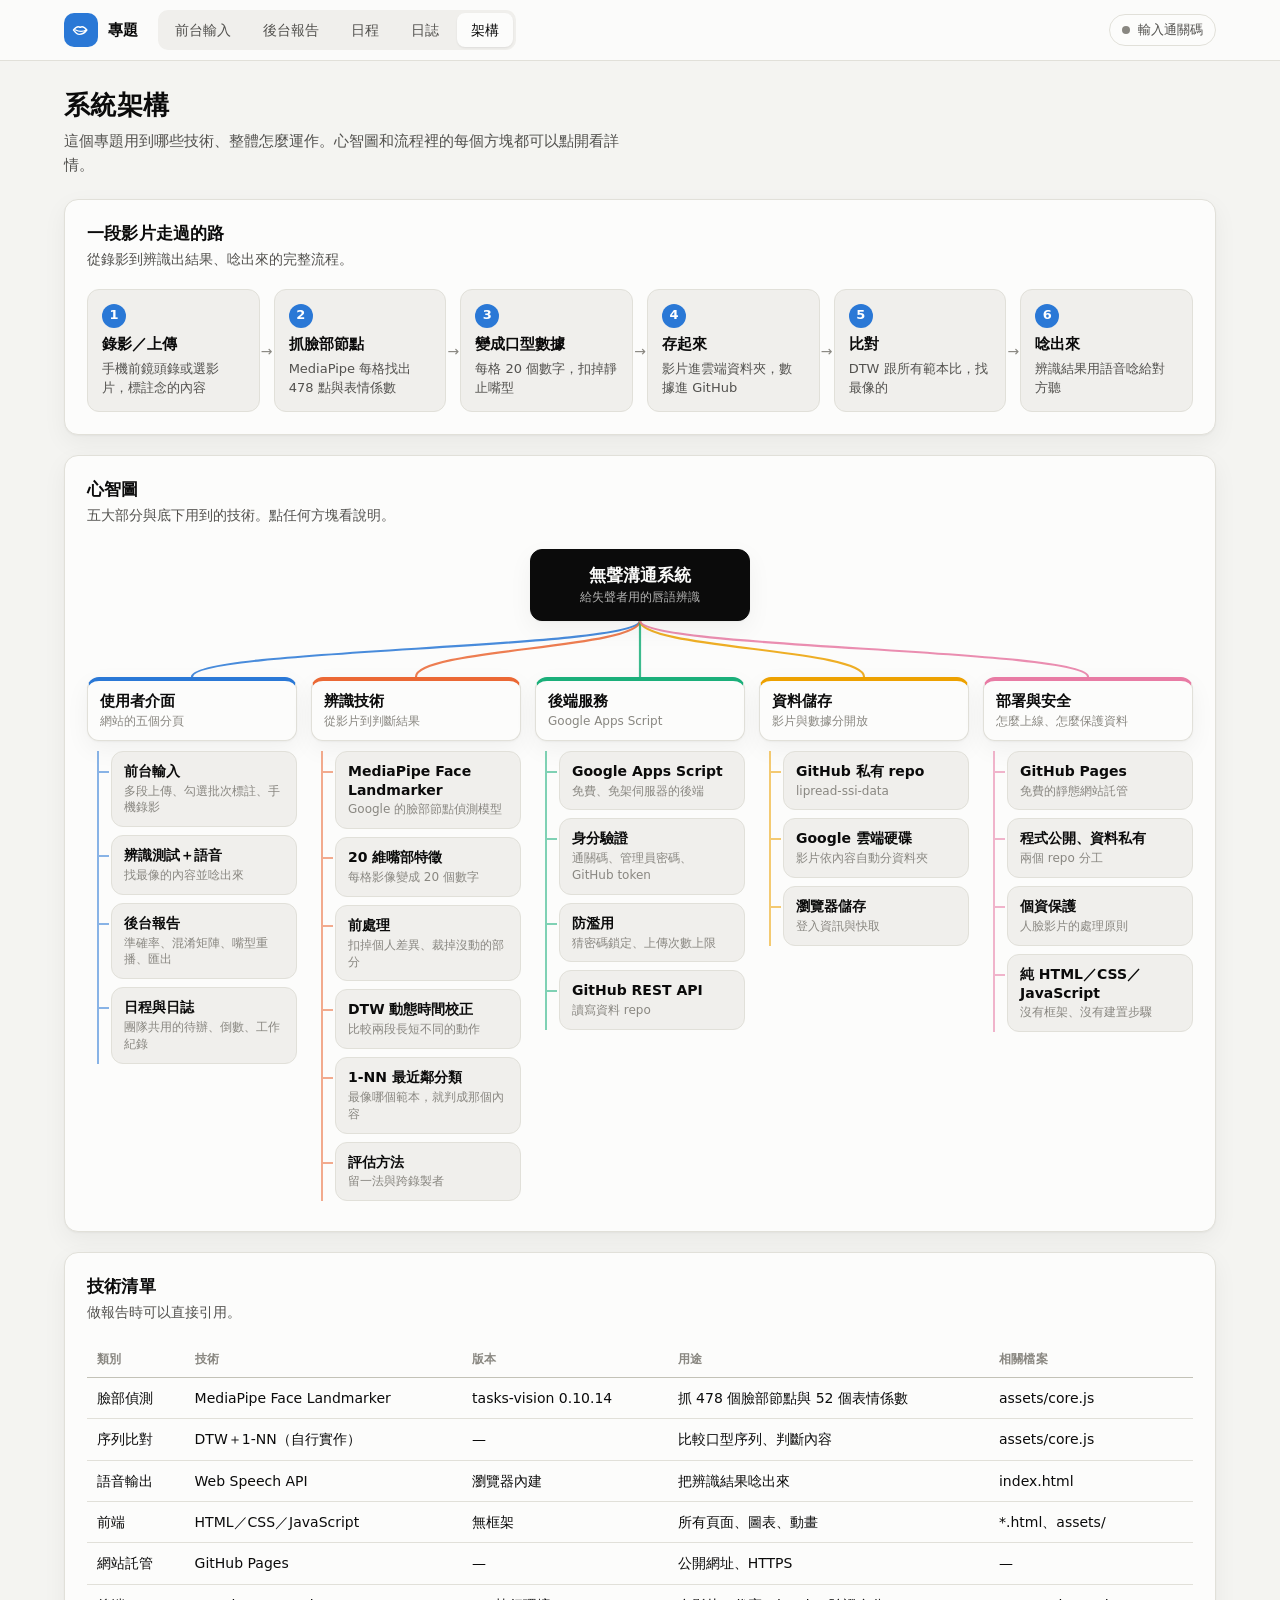
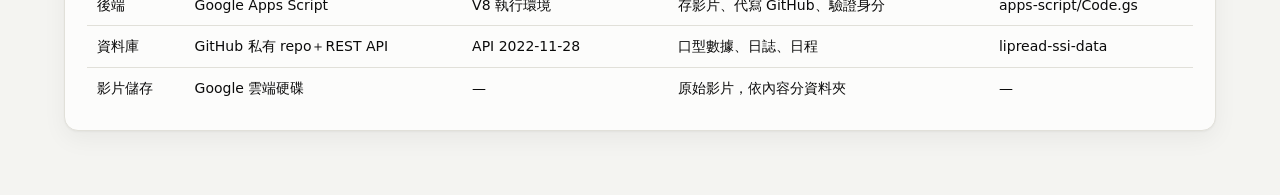
==== architecture.html @ 5073dbd6 "新增日程、日誌、架構分頁；品牌改為「專題」；移除雲端資料夾分頁 - 日程：專題總截止倒數、待辦分組（逾期／7 天內／之後）、時間軸；以操作方式寫入避免互相覆蓋 - 日誌：手寫日誌（進度、會議、老師意見" ====
<!doctype html>
<html lang="zh-Hant">
<head>
<meta charset="utf-8">
<meta name="viewport" content="width=device-width, initial-scale=1, viewport-fit=cover">
<meta name="theme-color" content="#2a78d6">
<title>系統架構｜專題</title>
<link rel="stylesheet" href="assets/style.css">
</head>
<body>
<header id="appbar" class="appbar"></header>

<main class="container">
  <div class="page-head">
    <div>
      <h1>系統架構</h1>
      <p class="lede">這個專題用到哪些技術、整體怎麼運作。心智圖和流程裡的每個方塊都可以點開看詳情。</p>
    </div>
  </div>

  <div class="report-stack">
    <section class="card reveal">
      <div class="card-h">
        <h2>一段影片走過的路</h2>
        <p>從錄影到辨識出結果、唸出來的完整流程。</p>
      </div>
      <ol class="flow" id="flow"></ol>
    </section>

    <section class="card reveal">
      <div class="card-h">
        <h2>心智圖</h2>
        <p>五大部分與底下用到的技術。點任何方塊看說明。</p>
      </div>
      <div class="mindmap" id="mindmap">
        <svg class="mm-lines" id="mmLines" aria-hidden="true"></svg>
        <div class="mm-root-row"><button class="mm-node mm-root" type="button" data-id="root" id="mmRoot"></button></div>
        <div class="mm-branches" id="mmBranches"></div>
      </div>
    </section>

    <section class="card reveal">
      <div class="card-h">
        <h2>技術清單</h2>
        <p>做報告時可以直接引用。</p>
      </div>
      <div class="table-wrap"><table class="table" id="techTable"></table></div>
    </section>
  </div>
</main>

<dialog class="dialog drawer" id="detail" aria-labelledby="dTitle">
  <div class="dialog-body">
    <div class="card-h row">
      <div>
        <div class="eyebrow" id="dBranch"></div>
        <h2 id="dTitle"></h2>
        <p class="help" id="dSub"></p>
      </div>
      <button class="btn ghost sm" id="dClose" type="button">關閉</button>
    </div>
    <div id="dBody" class="detail-body"></div>
    <div class="detail-nav" id="dNav"></div>
  </div>
</dialog>

<script src="assets/config.js"></script>
<script src="assets/core.js"></script>
<script>
(function () {
  "use strict";
  const { el } = LR;
  const $ = (id) => document.getElementById(id);
  LR.mountHeader("arch");
  LR.initTooltip();

  // ───────── 內容 ─────────
  // 每個節點：title 標題、sub 一句話、what 是什麼、how 在本專題怎麼用、why 為什麼選它、files 相關檔案、limits 限制、links 參考
  const ROOT = {
    id: "root", title: "無聲溝通系統", sub: "給失聲者用的唇語辨識",
    what: "使用者對鏡頭無聲說出常用需求詞，系統辨識嘴型、轉成文字並用語音唸出來。屬於無聲語音介面（Silent Speech Interface）與視覺語音辨識（Visual Speech Recognition）。",
    how: "整個系統是一個網站：辨識在使用者的瀏覽器裡完成，後端只負責存資料。資料分成兩份：影片放 Google 雲端硬碟，口型數據放 GitHub 私有 repo。",
    why: "限定有限詞彙、個人化範本，是目前在專題規模下最可行的做法；任意句子的連續辨識連頂尖模型都還有明顯錯誤率。",
    files: ["index.html", "report.html", "assets/core.js", "apps-script/Code.gs"],
  };

  const BRANCHES = [
    {
      id: "ui", title: "使用者介面", sub: "網站的五個分頁", color: 1,
      children: [
        { id: "input", title: "前台輸入", sub: "多段上傳、勾選批次標註、手機錄影",
          what: "上傳或直接錄下口型影片，標註「念的內容」與錄製者。",
          how: "可一次選多段，勾選後一起套用內容；手機會多一個「錄一段」按鈕開前鏡頭。每段影片在瀏覽器裡抓出口型後，影片送到雲端、數據存進 GitHub。iPhone 的檔名（IMG_0001）會被辨認出來，不會誤當成標註。",
          files: ["index.html"], limits: "單段影片 15 秒、30 MB 以內。" },
        { id: "recog", title: "辨識測試＋語音", sub: "找最像的內容並唸出來",
          what: "上傳或錄一段新影片，系統跟資料庫所有範本比對，列出最像的前 5 名。",
          how: "結果用瀏覽器內建的 Web Speech API（speechSynthesis，語言 zh-TW）唸出來，不需要額外服務。答對或修正後可以一鍵把這段加回資料庫。",
          why: "Web Speech API 所有主流瀏覽器都支援，手機也能用，不用付費。", files: ["index.html"],
          links: [["Web Speech API（MDN）", "https://developer.mozilla.org/zh-TW/docs/Web/API/Web_Speech_API"]] },
        { id: "report", title: "後台報告", sub: "準確率、混淆矩陣、嘴型重播、匯出",
          what: "讀取全部樣本，算出辨識準確率、哪些詞容易搞混、資料集是否平衡。",
          how: "KPI 數字、長條圖、熱圖都是純 HTML/CSS 畫的，有進場動畫。嘴型重播用 Canvas 把每格嘴唇輪廓畫成動畫，可並排比較兩個詞。可匯出 CSV、Markdown、PDF、原始 JSON。",
          files: ["report.html"] },
        { id: "plan", title: "日程與日誌", sub: "團隊共用的待辦、倒數、工作紀錄",
          what: "日程：待辦、截止日、專題總截止倒數。日誌：手寫進度與會議紀錄，加上系統自動記下的活動。",
          how: "日程存成一個檔，修改時送「操作」到後端（新增、勾完成…），後端讀最新版本再套用，兩個人同時改不會互相覆蓋。日誌一篇一個檔；系統活動直接讀資料 repo 的 commit 紀錄。",
          files: ["schedule.html", "log.html"] },
      ],
    },
    {
      id: "rec", title: "辨識技術", sub: "從影片到判斷結果", color: 2,
      children: [
        { id: "mediapipe", title: "MediaPipe Face Landmarker", sub: "Google 的臉部節點偵測模型",
          what: "給一張影像，找出臉上 478 個 3D 節點，以及 52 個表情係數（blendshapes，例如 jawOpen 下巴張開程度）。",
          how: "直接在瀏覽器裡跑（WebAssembly，能用 GPU 就用 GPU），影片不用上傳到伺服器做辨識。影片每秒取 25 格，每格獨立偵測，同一支影片每次結果都一樣。",
          why: "免費、準、手機也跑得動；模型約 18 MB，第一次下載後瀏覽器會快取。",
          files: ["assets/core.js（LR.loadModel、LR.extract）"], limits: "版本固定在 @mediapipe/tasks-vision 0.10.14。臉要正面、光線充足，側臉或出鏡的格子會抓不到。",
          links: [["Face Landmarker 官方說明", "https://ai.google.dev/edge/mediapipe/solutions/vision/face_landmarker"]] },
        { id: "features", title: "20 維嘴部特徵", sub: "每格影像變成 20 個數字",
          what: "16 個嘴部表情係數（左右成對取平均）＋ 4 個嘴型幾何量（嘴寬、內唇高、外唇高、張口比例），幾何量都除以兩眼距離。",
          how: "左右成對平均讓影片左右翻轉不影響；除以兩眼距離讓離鏡頭遠近不影響。另外存嘴唇內外輪廓 40 點座標，只用來做嘴型重播動畫。",
          files: ["assets/core.js（frameFeature、lipShape）"] },
        { id: "pre", title: "前處理", sub: "扣掉個人差異、裁掉沒動的部分",
          what: "每個人閉嘴時的嘴型本來就不同，所以把每一格都減去「開頭 5 格的平均嘴型」，只留下「動了多少」。",
          how: "再算每格的動作量，前後動作量低於最大值 15% 的格子裁掉（保留前後 2 格緩衝），讓比對專注在真正在念的部分。所以錄影開頭要先閉嘴半秒。",
          files: ["assets/core.js（preprocess）"] },
        { id: "dtw", title: "DTW 動態時間校正", sub: "比較兩段長短不同的動作",
          what: "Dynamic Time Warping：同一句話念快念慢，影格數不同。DTW 會找出兩段序列最佳的對齊方式，再算對齊後的總距離。",
          how: "每格 20 維特徵先依全部樣本的標準差做標準化，再算歐氏距離；總距離除以兩段長度和，避免長影片吃虧。",
          why: "不用訓練、資料少也能用，很適合專題初期展示可行性。",
          files: ["assets/core.js（LR.dtw、LR.weights）"], limits: "比對次數跟範本數成正比；範本到上千段時會變慢。",
          links: [["Dynamic time warping（Wikipedia）", "https://en.wikipedia.org/wiki/Dynamic_time_warping"]] },
        { id: "knn", title: "1-NN 最近鄰分類", sub: "最像哪個範本，就判成那個內容",
          what: "把新影片跟每個範本算 DTW 距離，距離最小的範本是什麼內容，就判成什麼內容。",
          how: "辨識測試會列出每種內容的最近距離前 5 名。範本越多、涵蓋越多人，越準。",
          limits: "只能認出資料庫裡已有的內容；換一個沒錄過範本的人，準確率通常明顯下降。" },
        { id: "eval", title: "評估方法", sub: "留一法與跨錄製者",
          what: "留一法：每次拿出一段當測試、其餘當範本，對應「使用者先錄好自己的範本」。跨錄製者：測試某人時只用其他人的範本，對應「新使用者沒錄範本直接用」。",
          how: "後台先算出所有樣本兩兩之間的 DTW 距離，兩種評估都從這張距離表算出來，並畫出混淆矩陣看哪些詞容易搞混。",
          files: ["assets/core.js（LR.distanceMatrix、LR.evaluate、LR.summarize）", "report.html"] },
      ],
    },
    {
      id: "be", title: "後端服務", sub: "Google Apps Script", color: 3,
      children: [
        { id: "gas", title: "Google Apps Script", sub: "免費、免架伺服器的後端",
          what: "Google 提供的雲端 JavaScript 執行環境，部署成「網頁應用程式」後就有一個網址可以接收請求。",
          how: "網站把影片、口型數據、日程操作送到這個網址；它以部署者的 Google 帳號存取雲端硬碟，用存在「指令碼屬性」的 GitHub token 寫入資料 repo。",
          why: "不用租伺服器、不用信用卡；直接存取部署者的雲端硬碟，影片不必經過第三方。",
          files: ["apps-script/Code.gs"], limits: "單次請求約 50 MB、執行 6 分鐘上限，所以影片限制 30 MB。",
          links: [["Apps Script 網頁應用程式", "https://developers.google.com/apps-script/guides/web"]] },
        { id: "auth", title: "身分驗證", sub: "通關碼、管理員密碼、GitHub token",
          what: "三種身分：有團隊通關碼可以上傳、讀取、改日程；有管理員密碼另外可以刪除；開發者可用自己的 GitHub token。",
          how: "密碼只存在 Apps Script 的指令碼屬性，網頁程式碼裡沒有。比對密碼時逐字比完才回應，不會因為前幾個字對了就回得比較快。GitHub token 身分會向 GitHub 確認對方有資料 repo 的寫入權限。",
          files: ["apps-script/Code.gs（authorize_、verifyGitHub_）", "assets/core.js（LR.team、LR.mode）"] },
        { id: "abuse", title: "防濫用", sub: "猜密碼鎖定、上傳次數上限",
          what: "網址是公開的，所以要防止有人亂猜密碼或灌爆雲端空間。",
          how: "密碼錯誤全站每分鐘超過 15 次就暫停一分鐘；上傳、存檔全站每分鐘最多 60 次；影片與樣本都有大小上限，樣本格式在後端再檢查一次。",
          files: ["apps-script/Code.gs（failGate_、rate_、checkSample_）"] },
        { id: "ghapi", title: "GitHub REST API", sub: "讀寫資料 repo",
          what: "GitHub 提供的 HTTP API，可以讀檔案、建立 commit、列出 commit 紀錄。",
          how: "存樣本用 Contents API（一段一個檔、一次一個 commit）；讀全部樣本先用 Trees API 列出清單，再用 Blobs API 一次抓 25 個；寫入時加鎖，避免兩人同時寫入造成衝突。",
          files: ["apps-script/Code.gs（gh_、saveSample_、list_、blobs_）"],
          links: [["GitHub REST API", "https://docs.github.com/zh/rest"]] },
      ],
    },
    {
      id: "data", title: "資料儲存", sub: "影片與數據分開放", color: 4,
      children: [
        { id: "repo", title: "GitHub 私有 repo", sub: "lipread-ssi-data",
          what: "存口型數據（data/samples/）、手寫日誌（data/journal/）、日程（data/schedule.json）。",
          how: "每段影片一個 JSON：每格 20 維特徵＋嘴唇輪廓座標，沒有影像。每次新增、刪除都是一個 commit，誰改了什麼都看得到，也能從歷史還原。",
          why: "免費、有完整版本紀錄；資料是純文字，方便之後改用深度學習時直接拿來用。",
          limits: "只有協作者與後端服務能存取。" },
        { id: "drive", title: "Google 雲端硬碟", sub: "影片依內容自動分資料夾",
          what: "原始影片存在部署者的雲端硬碟，例如「專題/喝水/喝水_A_20261119-153012.mov」。",
          how: "後端收到影片後找（或建立）以「念的內容」命名的子資料夾再存進去。後台報告用雲端預覽網址播放；刪除樣本時影片移到垃圾桶，30 天內可還原。",
          why: "影片有人臉，屬於個資；放在自己的雲端、只分享給團隊，比放在公開網路安全。" },
        { id: "browser", title: "瀏覽器儲存", sub: "登入資訊與快取",
          what: "localStorage／sessionStorage：記住通關碼和名字（可選）、樣本快取。",
          how: "管理員密碼只放在 sessionStorage，關掉分頁就消失。樣本以內容雜湊（sha）當快取鍵，內容沒變就不重抓。",
          limits: "換瀏覽器或清除網站資料就要重新輸入通關碼。" },
      ],
    },
    {
      id: "deploy", title: "部署與安全", sub: "怎麼上線、怎麼保護資料", color: 5,
      children: [
        { id: "pages", title: "GitHub Pages", sub: "免費的靜態網站託管",
          what: "把 repo 裡的 HTML、CSS、JS 直接變成網站：sakurasnow-0w0.github.io/lipread-ssi",
          how: "推送到 main 分支約 1 分鐘後自動更新；全程 HTTPS，手機才能使用相機錄影。",
          why: "免費、免架設；私有 repo 要用 Pages 需要 GitHub Pro，所以程式 repo 設為公開、資料另放私有 repo。",
          links: [["GitHub Pages", "https://pages.github.com/"]] },
        { id: "split", title: "程式公開、資料私有", sub: "兩個 repo 分工",
          what: "lipread-ssi（公開）只放網頁程式；lipread-ssi-data（私有）放所有資料。",
          how: "公開 repo 推送前都會掃描，確認沒有 token、密碼或資料夾 ID。所有密碼都在 Apps Script 的指令碼屬性。" },
        { id: "privacy", title: "個資保護", sub: "人臉影片的處理原則",
          what: "影片含人臉，屬於可識別個人的資料。",
          how: "辨識在使用者自己的瀏覽器完成；GitHub 只存數字特徵；影片資料夾只分享給團隊、不開放「知道連結的人」。專題階段由健康受試者模擬，若要找病人實測需經人體研究倫理審查（IRB）。" },
        { id: "stack", title: "純 HTML／CSS／JavaScript", sub: "沒有框架、沒有建置步驟",
          what: "整個前端只有幾個 HTML 檔、一個共用 JS、一個 CSS。",
          how: "外部只載入 MediaPipe（版本固定）。所有使用者輸入都用 textContent 放進畫面，不用 innerHTML，避免被插入惡意程式碼；CSV 匯出會擋公式注入。",
          why: "隊友不用學框架就能改；直接雙擊 HTML 也能在本機開。" },
      ],
    },
  ];

  const FLOW = [
    { n: "1", title: "錄影／上傳", text: "手機前鏡頭錄或選影片，標註念的內容", node: "input" },
    { n: "2", title: "抓臉部節點", text: "MediaPipe 每格找出 478 點與表情係數", node: "mediapipe" },
    { n: "3", title: "變成口型數據", text: "每格 20 個數字，扣掉靜止嘴型", node: "features" },
    { n: "4", title: "存起來", text: "影片進雲端資料夾，數據進 GitHub", node: "gas" },
    { n: "5", title: "比對", text: "DTW 跟所有範本比，找最像的", node: "dtw" },
    { n: "6", title: "唸出來", text: "辨識結果用語音唸給對方聽", node: "recog" },
  ];

  const TECH = [
    ["臉部偵測", "MediaPipe Face Landmarker", "tasks-vision 0.10.14", "抓 478 個臉部節點與 52 個表情係數", "assets/core.js"],
    ["序列比對", "DTW＋1-NN（自行實作）", "—", "比較口型序列、判斷內容", "assets/core.js"],
    ["語音輸出", "Web Speech API", "瀏覽器內建", "把辨識結果唸出來", "index.html"],
    ["前端", "HTML／CSS／JavaScript", "無框架", "所有頁面、圖表、動畫", "*.html、assets/"],
    ["網站託管", "GitHub Pages", "—", "公開網址、HTTPS", "—"],
    ["後端", "Google Apps Script", "V8 執行環境", "存影片、代寫 GitHub、驗證身分", "apps-script/Code.gs"],
    ["資料庫", "GitHub 私有 repo＋REST API", "API 2022-11-28", "口型數據、日誌、日程", "lipread-ssi-data"],
    ["影片儲存", "Google 雲端硬碟", "—", "原始影片，依內容分資料夾", "—"],
  ];

  // ───────── 建立畫面 ─────────
  const all = new Map([["root", Object.assign({ branch: null }, ROOT)]]);
  BRANCHES.forEach((b) => {
    all.set(b.id, Object.assign({ branch: b, what: b.sub }, b));
    b.children.forEach((c) => all.set(c.id, Object.assign({ branch: b }, c)));
  });

  $("flow").replaceChildren(...FLOW.map((f, i) => el("li", { class: "flow-step", style: `--i:${i}` },
    el("button", { type: "button", class: "flow-btn", "data-id": f.node },
      el("span", { class: "flow-n", text: f.n }),
      el("strong", { text: f.title }),
      el("span", { class: "flow-text", text: f.text })))));

  $("mmRoot").replaceChildren(el("strong", { text: ROOT.title }), el("small", { text: ROOT.sub }));
  $("mmBranches").replaceChildren(...BRANCHES.map((b, bi) => el("div", { class: "mm-branch", style: `--c:var(--c${b.color});--i:${bi}` },
    el("button", { type: "button", class: "mm-node mm-head", "data-id": b.id }, el("strong", { text: b.title }), el("small", { text: b.sub })),
    el("ul", { class: "mm-children" }, b.children.map((c, ci) => el("li", { style: `--j:${ci}` },
      el("button", { type: "button", class: "mm-node mm-leaf", "data-id": c.id }, el("strong", { text: c.title }), el("small", { text: c.sub }))))))));

  $("techTable").replaceChildren(
    el("thead", null, el("tr", null, ...["類別", "技術", "版本", "用途", "相關檔案"].map((h) => el("th", { text: h })))),
    el("tbody", null, TECH.map((r) => el("tr", null, r.map((v, i) => el("td", { class: i === 3 ? "wrap" : "", text: v }))))));

  // 心智圖連線：根節點底部 → 各分支標題頂部
  function drawLines() {
    const svg = $("mmLines"), box = $("mindmap").getBoundingClientRect();
    svg.setAttribute("viewBox", `0 0 ${box.width} ${box.height}`);
    svg.setAttribute("width", box.width); svg.setAttribute("height", box.height);
    const r = $("mmRoot").getBoundingClientRect();
    const x0 = r.left + r.width / 2 - box.left, y0 = r.bottom - box.top;
    const ns = "http://www.w3.org/2000/svg";
    svg.replaceChildren();
    const heads = [...document.querySelectorAll(".mm-head")];
    const firstTop = Math.min(...heads.map((h) => h.getBoundingClientRect().top));
    heads.forEach((h, i) => {
      const hb = h.getBoundingClientRect();
      if (hb.top - firstTop > 4) return; // 換到下一排的分支不畫線，避免穿過上一排
      const x1 = hb.left + hb.width / 2 - box.left, y1 = hb.top - box.top;
      const my = (y0 + y1) / 2;
      const p = document.createElementNS(ns, "path");
      p.setAttribute("d", `M${x0},${y0} C${x0},${my} ${x1},${my} ${x1},${y1}`);
      p.setAttribute("class", "mm-path");
      p.style.stroke = `var(--c${BRANCHES[i].color})`;
      p.style.setProperty("--i", i);
      svg.append(p);
    });
  }
  new ResizeObserver(drawLines).observe($("mindmap"));
  window.addEventListener("load", drawLines);

  // ───────── 詳情 ─────────
  const order = [...all.keys()];
  function openDetail(id) {
    const n = all.get(id);
    if (!n) return;
    document.querySelectorAll(".mm-node.active").forEach((x) => x.classList.remove("active"));
    document.querySelectorAll(`.mm-node[data-id="${id}"]`).forEach((x) => x.classList.add("active"));
    $("dBranch").textContent = n.branch && n.branch !== n ? n.branch.title : (n.id === "root" ? "總覽" : "分支");
    $("dTitle").textContent = n.title;
    $("dSub").textContent = n.sub || "";
    const sec = (label, text) => (text ? el("section", null, el("h3", { text: label }), el("p", { text })) : null);
    const body = [
      sec("是什麼", n.what), sec("在這個專題怎麼用", n.how), sec("為什麼選它", n.why),
      n.files && n.files.length ? el("section", null, el("h3", { text: "相關檔案" }), el("ul", { class: "chips-list" }, n.files.map((f) => el("li", null, el("code", { text: f }))))) : null,
      sec("限制與注意", n.limits),
      n.links && n.links.length ? el("section", null, el("h3", { text: "延伸閱讀" }), el("ul", null, n.links.map(([t, u]) => el("li", null, el("a", { href: u, target: "_blank", rel: "noopener noreferrer", text: t + " ↗" }))))) : null,
    ];
    if (n.children) body.push(el("section", null, el("h3", { text: "包含" }),
      el("div", { class: "chips" }, n.children.map((c) => el("button", { type: "button", class: "chip", "data-id": c.id, text: c.title })))));
    if (id === "root") body.push(el("section", null, el("h3", { text: "五大部分" }),
      el("div", { class: "chips" }, BRANCHES.map((b) => el("button", { type: "button", class: "chip", "data-id": b.id, text: b.title })))));
    $("dBody").replaceChildren(...body.filter(Boolean));
    const i = order.indexOf(id);
    const prev = order[(i - 1 + order.length) % order.length], next = order[(i + 1) % order.length];
    $("dNav").replaceChildren(
      el("button", { type: "button", class: "btn ghost sm", "data-id": prev, text: "← " + all.get(prev).title }),
      el("button", { type: "button", class: "btn ghost sm", "data-id": next, text: all.get(next).title + " →" }));
    if (!$("detail").open) $("detail").showModal();
    $("detail").querySelector(".dialog-body").scrollTop = 0;
  }
  document.addEventListener("click", (e) => {
    const b = e.target.closest("[data-id]");
    if (b && all.has(b.dataset.id)) openDetail(b.dataset.id);
  });
  $("dClose").addEventListener("click", () => $("detail").close());
  $("detail").addEventListener("click", (e) => { if (e.target === $("detail")) $("detail").close(); });
  $("detail").addEventListener("close", () => document.querySelectorAll(".mm-node.active").forEach((x) => x.classList.remove("active")));

  // 進場動畫
  setTimeout(() => {
    document.querySelectorAll(".reveal").forEach((n) => n.classList.add("in"));
    $("mindmap").classList.add("in");
    drawLines();
  }, 30);
})();
</script>
</body>
</html>
---- assets/style.css ----
/* ───────── 色彩與尺寸 tokens ───────── */
:root {
  color-scheme: light;
  --page: #f4f4f1;
  --surface: #fcfcfb;
  --surface-2: #f0efec;
  --ink: #0b0b0b;
  --ink-2: #52514e;
  --muted: #898781;
  --line: #e1e0d9;
  --line-strong: #c3c2b7;
  --ring: rgba(11, 11, 11, 0.08);
  --accent: #2a78d6;
  --accent-hover: #256abf;
  --accent-ink: #ffffff;
  --accent-soft: #e8f0fb;
  --series-1: #2a78d6;
  --good: #0ca30c;
  --good-ink: #006300;
  --good-soft: #e5f4e5;
  --warn: #fab219;
  --warn-ink: #7a5200;
  --warn-soft: #fdf3dc;
  --bad: #d03b3b;
  --bad-ink: #b42828;
  --bad-soft: #fbe9e9;
  --shadow: 0 1px 2px rgba(11, 11, 11, 0.04), 0 8px 24px rgba(11, 11, 11, 0.05);
  --radius: 14px;
  --radius-sm: 9px;
  /* 熱圖：單一藍色色階，淺→深 */
  --seq-1: #cde2fb; --seq-2: #9ec5f4; --seq-3: #6da7ec; --seq-4: #3987e5; --seq-5: #256abf; --seq-6: #184f95;
  --seq-ink-1: #0b0b0b; --seq-ink-2: #0b0b0b; --seq-ink-3: #0b0b0b; --seq-ink-4: #ffffff; --seq-ink-5: #ffffff; --seq-ink-6: #ffffff;
  --font: system-ui, -apple-system, "Segoe UI", "Noto Sans TC", "Microsoft JhengHei", "PingFang TC", sans-serif;
  --mono: ui-monospace, "Cascadia Mono", Consolas, monospace;
}
@media (prefers-color-scheme: dark) {
  :root:not([data-theme="light"]) {
    color-scheme: dark;
    --page: #0d0d0d; --surface: #1a1a19; --surface-2: #232321;
    --ink: #f0efec; --ink-2: #c3c2b7; --muted: #898781;
    --line: #2c2c2a; --line-strong: #383835; --ring: rgba(255, 255, 255, 0.08);
    --accent: #3987e5; --accent-hover: #5598e7; --accent-ink: #0b0b0b; --accent-soft: rgba(57, 135, 229, 0.16);
    --series-1: #3987e5;
    --good-ink: #0ca30c; --good-soft: rgba(12, 163, 12, 0.14);
    --warn-ink: #fab219; --warn-soft: rgba(250, 178, 25, 0.13);
    --bad-ink: #e66767; --bad-soft: rgba(230, 103, 103, 0.14);
    --shadow: 0 1px 2px rgba(0, 0, 0, 0.3), 0 8px 24px rgba(0, 0, 0, 0.25);
    --seq-1: #104281; --seq-2: #1c5cab; --seq-3: #256abf; --seq-4: #3987e5; --seq-5: #6da7ec; --seq-6: #9ec5f4;
    --seq-ink-1: #ffffff; --seq-ink-2: #ffffff; --seq-ink-3: #ffffff; --seq-ink-4: #ffffff; --seq-ink-5: #0b0b0b; --seq-ink-6: #0b0b0b;
  }
}

/* ───────── 基礎 ───────── */
* { box-sizing: border-box; }
html { -webkit-text-size-adjust: 100%; }
body {
  margin: 0; background: var(--page); color: var(--ink);
  font: 15px/1.6 var(--font); font-feature-settings: "palt" 0;
}
h1, h2, h3 { margin: 0; line-height: 1.3; letter-spacing: 0.01em; }
h1 { font-size: 26px; font-weight: 700; }
h2 { font-size: 17px; font-weight: 650; }
p { margin: 0; }
a { color: var(--accent); text-decoration: none; }
a:hover { text-decoration: underline; }
code, .mono { font-family: var(--mono); font-size: 0.92em; }
code { background: var(--surface-2); border: 1px solid var(--line); padding: 1px 6px; border-radius: 6px; }
[hidden] { display: none !important; }
:focus-visible { outline: 2px solid var(--accent); outline-offset: 2px; }

/* ───────── 頂部列 ───────── */
.appbar {
  position: sticky; top: 0; z-index: 20;
  background: color-mix(in srgb, var(--surface) 88%, transparent);
  backdrop-filter: saturate(1.4) blur(10px);
  border-bottom: 1px solid var(--line);
}
.appbar-inner {
  max-width: 1200px; margin: 0 auto; padding: 10px 24px;
  display: flex; align-items: center; gap: 20px;
}
.brand { display: flex; align-items: center; gap: 10px; color: var(--ink); text-decoration: none !important; }
.brand-mark {
  width: 34px; height: 34px; border-radius: 10px; display: grid; place-items: center;
  background: var(--accent); color: var(--accent-ink);
}
.brand-text { display: flex; flex-direction: column; line-height: 1.15; }
.brand-text strong { font-size: 15px; }
.brand-text small { font-size: 12px; color: var(--muted); }
.nav { display: flex; gap: 4px; padding: 3px; background: var(--surface-2); border-radius: 10px; }
.nav a {
  padding: 6px 14px; border-radius: 8px; color: var(--ink-2); font-size: 14px; font-weight: 550;
  text-decoration: none;
}
.nav a:hover { color: var(--ink); background: var(--ring); }
.nav a.active { background: var(--surface); color: var(--ink); box-shadow: 0 1px 2px rgba(0,0,0,.08); }
.conn {
  margin-left: auto; display: inline-flex; align-items: center; gap: 8px;
  border: 1px solid var(--line); background: var(--surface); color: var(--ink-2);
  padding: 6px 12px; border-radius: 999px; font: 500 13px var(--font); cursor: pointer; max-width: 280px;
}
.conn:hover { border-color: var(--line-strong); color: var(--ink); }
.conn-dot { width: 8px; height: 8px; border-radius: 50%; background: var(--muted); flex: none; }
.conn.on .conn-dot { background: var(--good); box-shadow: 0 0 0 3px var(--good-soft); }
.conn-text { overflow: hidden; text-overflow: ellipsis; white-space: nowrap; }

/* ───────── 版面 ───────── */
.container { max-width: 1200px; margin: 0 auto; padding: 28px 24px 64px; }
.page-head { display: flex; align-items: flex-end; justify-content: space-between; gap: 16px; flex-wrap: wrap; margin-bottom: 22px; }
.lede { color: var(--ink-2); margin-top: 6px; max-width: 60ch; }
.head-actions { display: flex; gap: 8px; flex-wrap: wrap; }
.layout { display: grid; grid-template-columns: minmax(0, 1fr) 380px; gap: 20px; align-items: start; }
.col-main, .col-side { display: flex; flex-direction: column; gap: 20px; min-width: 0; }
.col-side { position: sticky; top: 76px; }
@media (max-width: 960px) {
  .layout { grid-template-columns: 1fr; }
  .col-side { position: static; }
}
.nav { overflow-x: auto; scrollbar-width: none; max-width: 100%; }
.nav::-webkit-scrollbar { display: none; }
.nav a { white-space: nowrap; flex: none; }
@media (max-width: 900px) {
  .appbar-inner { flex-wrap: wrap; row-gap: 8px; }
  .nav { order: 3; width: 100%; }
}
@media (max-width: 600px) {
  .appbar-inner { padding: 10px 16px; gap: 10px; flex-wrap: wrap; }
  .brand-text small { display: none; }
  .conn { max-width: 60%; }
  .nav a { padding: 6px 12px; }
  .container { padding: 20px 16px 48px; }
  h1 { font-size: 22px; }
}

/* ───────── 卡片 ───────── */
.card {
  background: var(--surface); border: 1px solid var(--line); border-radius: var(--radius);
  box-shadow: var(--shadow); padding: 22px; min-width: 0;
}
.card-h { margin-bottom: 18px; }
.card-h p { color: var(--ink-2); margin-top: 4px; font-size: 14px; }
.card-h.row { display: flex; align-items: flex-start; justify-content: space-between; gap: 12px; flex-wrap: wrap; }
.subh { font-size: 13px; font-weight: 650; color: var(--ink-2); margin: 0 0 10px; letter-spacing: 0.02em; }
.subh + .help { margin: -6px 0 10px; }

/* ───────── 分頁（segmented） ───────── */
.tabs, .seg {
  display: inline-flex; gap: 4px; padding: 4px; background: var(--surface-2);
  border: 1px solid var(--line); border-radius: 12px; align-self: flex-start; max-width: 100%; overflow-x: auto;
}
.tabs button, .seg button {
  border: 0; background: transparent; color: var(--ink-2); font: 550 14px var(--font);
  padding: 8px 16px; border-radius: 9px; cursor: pointer; white-space: nowrap;
}
.tabs button:hover, .seg button:hover { color: var(--ink); }
.tabs button[aria-selected="true"], .seg button[aria-selected="true"] {
  background: var(--surface); color: var(--ink); box-shadow: 0 1px 3px rgba(0, 0, 0, 0.1);
}
.seg button { padding: 6px 12px; font-size: 13px; }

/* ───────── 表單 ───────── */
.field { margin-bottom: 16px; }
.field > label { display: block; font-size: 13px; font-weight: 600; color: var(--ink-2); margin-bottom: 6px; }
.field-row { display: grid; grid-template-columns: 1fr 1fr; gap: 12px; }
@media (max-width: 520px) { .field-row { grid-template-columns: 1fr; } }
.input, select.input {
  width: 100%; padding: 10px 12px; border: 1px solid var(--line-strong); border-radius: var(--radius-sm);
  background: var(--surface); color: var(--ink); font: 15px var(--font);
  transition: border-color .15s, box-shadow .15s;
}
.input:focus { outline: none; border-color: var(--accent); box-shadow: 0 0 0 3px var(--accent-soft); }
.input::placeholder { color: var(--muted); }
select.input { padding: 7px 10px; font-size: 14px; width: auto; }
.help { font-size: 13px; color: var(--muted); margin-top: 6px; }
.check { display: flex; gap: 8px; align-items: center; font-size: 14px; color: var(--ink-2); cursor: pointer; }
.check input { width: 16px; height: 16px; accent-color: var(--accent); }

/* ───────── 按鈕 ───────── */
.btn {
  display: inline-flex; align-items: center; justify-content: center; gap: 8px;
  padding: 9px 16px; border-radius: var(--radius-sm); border: 1px solid var(--line-strong);
  background: var(--surface); color: var(--ink); font: 600 14px var(--font); cursor: pointer;
  transition: background .15s, border-color .15s, transform .05s;
  white-space: nowrap;
}
.btn:hover { border-color: var(--ink-2); }
.btn:active { transform: translateY(1px); }
.btn.primary { background: var(--accent); border-color: var(--accent); color: var(--accent-ink); }
.btn.primary:hover { background: var(--accent-hover); border-color: var(--accent-hover); }
.btn.ghost { background: transparent; border-color: transparent; color: var(--ink-2); }
.btn.ghost:hover { background: var(--surface-2); color: var(--ink); }
.btn.danger { color: var(--bad-ink); }
.btn.sm { padding: 5px 10px; font-size: 13px; }
.btn.lg { padding: 12px 22px; font-size: 15px; }
.btn:disabled { opacity: 0.45; cursor: not-allowed; transform: none; }
.actions { display: flex; align-items: center; gap: 10px; flex-wrap: wrap; }
.spacer { flex: 1; }
.link { font-size: 13px; font-weight: 600; }

/* ───────── 拖放區 ───────── */
.drop {
  display: flex; flex-direction: column; align-items: center; justify-content: center; gap: 4px; text-align: center;
  padding: 28px 16px; margin-bottom: 18px; border: 1.5px dashed var(--line-strong); border-radius: var(--radius);
  background: var(--surface-2); cursor: pointer; transition: border-color .15s, background .15s;
}
.drop:hover, .drop.drag { border-color: var(--accent); background: var(--accent-soft); }
.drop-icon { color: var(--accent); margin-bottom: 4px; }
.drop-title { font-weight: 600; }
.drop-sub { font-size: 13px; color: var(--muted); }
.drop.has-file { border-style: solid; border-color: var(--accent); background: var(--accent-soft); }
.drop-file { font-size: 13px; font-weight: 600; color: var(--accent); word-break: break-all; }
.drop-file:empty { display: none; }

/* ───────── 標籤 chips ───────── */
.chips { display: flex; flex-wrap: wrap; gap: 6px; margin-top: 8px; }
.chip {
  border: 1px solid var(--line); background: var(--surface); color: var(--ink-2);
  border-radius: 999px; padding: 3px 10px; font: 13px var(--font); cursor: pointer;
}
.chip:hover { border-color: var(--accent); color: var(--accent); }
.chip small { color: var(--muted); margin-left: 4px; }

/* ───────── 步驟 ───────── */
.steps { list-style: none; padding: 0; margin: 4px 0 18px; display: flex; gap: 8px; flex-wrap: wrap; counter-reset: step; }
.steps li {
  counter-increment: step; flex: 1 1 120px; display: flex; align-items: center; gap: 8px;
  padding: 8px 10px; border-radius: var(--radius-sm); background: var(--surface-2); color: var(--muted); font-size: 13px; font-weight: 550;
}
.steps li::before {
  content: counter(step); width: 20px; height: 20px; flex: none; border-radius: 50%; display: grid; place-items: center;
  background: var(--surface); border: 1px solid var(--line-strong); font-size: 12px;
}
.steps li.active { color: var(--ink); background: var(--accent-soft); }
.steps li.active::before { border-color: var(--accent); color: var(--accent); }
.steps li.done { color: var(--good-ink); }
.steps li.done::before { content: "✓"; background: var(--good); border-color: var(--good); color: #fff; }
.steps li.error { color: var(--bad-ink); background: var(--bad-soft); }
.steps li.error::before { content: "!"; background: var(--bad); border-color: var(--bad); color: #fff; }

/* ───────── 徽章 ───────── */
.badge {
  display: inline-flex; align-items: center; gap: 5px; padding: 2px 9px; border-radius: 999px;
  font-size: 12px; font-weight: 600; white-space: nowrap; background: var(--surface-2); color: var(--ink-2);
}
.badge.good { background: var(--good-soft); color: var(--good-ink); }
.badge.warn { background: var(--warn-soft); color: var(--warn-ink); }
.badge.bad { background: var(--bad-soft); color: var(--bad-ink); }
.badge.accent { background: var(--accent-soft); color: var(--accent); }
.badge.muted { color: var(--muted); }

/* ───────── 預覽畫面 ───────── */
.stage {
  position: relative; border-radius: var(--radius-sm); overflow: hidden; background: #111;
  aspect-ratio: 4 / 3; display: grid; place-items: center;
}
.stage video { width: 100%; height: 100%; object-fit: contain; display: block; }
.stage canvas { position: absolute; inset: 0; width: 100%; height: 100%; object-fit: contain; pointer-events: none; }
.stage-empty { position: absolute; inset: 0; display: grid; place-items: center; text-align: center; padding: 24px; color: #9a9a96; font-size: 13px; }
.meter { height: 6px; border-radius: 999px; background: var(--surface-2); overflow: hidden; margin-top: 12px; }
.meter-bar { height: 100%; width: 0; background: var(--accent); border-radius: 999px; transition: width .12s linear; }
.stats { display: grid; grid-template-columns: repeat(3, 1fr); gap: 8px; margin: 12px 0 0; }
.stats div { background: var(--surface-2); border-radius: var(--radius-sm); padding: 8px 10px; }
.stats dt { font-size: 12px; color: var(--muted); }
.stats dd { margin: 0; font-weight: 650; font-variant-numeric: tabular-nums; }

/* ───────── 清單 ───────── */
.recent { list-style: none; margin: 0; padding: 0; }
.recent li { display: flex; justify-content: space-between; gap: 10px; padding: 10px 0; border-top: 1px solid var(--line); }
.recent li:first-child { border-top: 0; padding-top: 0; }
.recent strong { font-weight: 600; }
.recent .meta { font-size: 12px; color: var(--muted); }
.recent time { font-size: 12px; color: var(--muted); white-space: nowrap; font-variant-numeric: tabular-nums; }
.empty-line { color: var(--muted); font-size: 14px; padding: 6px 0; }

/* ───────── 表格 ───────── */
.table-wrap { overflow-x: auto; margin: 0 -4px; padding: 0 4px; }
.table { width: 100%; border-collapse: collapse; font-size: 14px; }
.table th {
  text-align: left; font-size: 12px; font-weight: 600; color: var(--muted); letter-spacing: 0.02em;
  padding: 8px 10px; border-bottom: 1px solid var(--line-strong); white-space: nowrap;
}
.table td { padding: 9px 10px; border-bottom: 1px solid var(--line); vertical-align: middle; white-space: nowrap; }
.table tr:last-child td { border-bottom: 0; }
.table td.num, .table th.num { text-align: right; font-variant-numeric: tabular-nums; }
.table td.file { max-width: 260px; overflow: hidden; text-overflow: ellipsis; white-space: nowrap; color: var(--ink-2); }
.table tbody tr:hover td { background: var(--surface-2); }
.res-ok { color: var(--good-ink); font-weight: 600; }
.res-bad { color: var(--bad-ink); font-weight: 600; }
.res-none { color: var(--muted); }

/* ───────── 批次 ───────── */
.naming { display: flex; align-items: center; gap: 8px; flex-wrap: wrap; padding: 10px 12px; border-radius: var(--radius-sm); background: var(--surface-2); font-size: 13px; color: var(--ink-2); margin-bottom: 16px; }
.batch-summary { display: flex; gap: 6px; flex-wrap: wrap; margin: 16px 0 10px; }
.batch-summary:empty { display: none; }

/* ───────── 辨識結果 ───────── */
.recog-result { margin-top: 20px; border-top: 1px solid var(--line); padding-top: 20px; }
.recog-top { display: flex; align-items: center; justify-content: space-between; gap: 16px; flex-wrap: wrap; }
.eyebrow { font-size: 12px; font-weight: 600; color: var(--muted); letter-spacing: 0.04em; }
.recog-word { font-size: 40px; font-weight: 750; line-height: 1.15; letter-spacing: 0.02em; }
.rank { list-style: none; margin: 18px 0 8px; padding: 0; display: grid; gap: 8px; }
.rank li { display: grid; grid-template-columns: minmax(90px, 160px) 1fr 64px; align-items: center; gap: 12px; font-size: 14px; }
.rank .name { overflow: hidden; text-overflow: ellipsis; white-space: nowrap; }
.rank li:first-child .name { font-weight: 700; }
.rank .val { text-align: right; color: var(--muted); font-variant-numeric: tabular-nums; font-size: 13px; }
.feedback { margin-top: 18px; padding: 14px; border-radius: var(--radius-sm); background: var(--surface-2); }
.feedback .field-row { margin-top: 10px; }
.feedback .field { margin-bottom: 10px; }

/* ───────── 長條（單一系列） ───────── */
.hbars { display: grid; gap: 10px; }
.hbar { display: grid; grid-template-columns: minmax(70px, 140px) 1fr minmax(64px, auto); align-items: center; gap: 12px; font-size: 14px; }
.hbar .name { overflow: hidden; text-overflow: ellipsis; white-space: nowrap; color: var(--ink); }
.hbar .val { color: var(--ink-2); font-variant-numeric: tabular-nums; font-size: 13px; text-align: right; white-space: nowrap; }
.track { position: relative; height: 22px; display: flex; align-items: center; cursor: default; }
.track::before { content: ""; position: absolute; left: 0; right: 0; top: 50%; height: 1px; background: var(--line); }
.fill {
  position: relative; height: 10px; min-width: 3px; border-radius: 0 4px 4px 0;
  background: var(--series-1);
}
.track:hover .fill { filter: brightness(1.12); }
.hbar.thin .fill { height: 8px; }
.axis-note { font-size: 12px; color: var(--muted); margin-top: 8px; }

/* ───────── KPI ───────── */
.kpis { display: grid; grid-template-columns: repeat(5, minmax(0, 1fr)); gap: 14px; margin-bottom: 20px; }
@media (max-width: 1000px) { .kpis { grid-template-columns: repeat(3, minmax(0, 1fr)); } }
@media (max-width: 560px) { .kpis { grid-template-columns: repeat(2, minmax(0, 1fr)); } }
.kpi { background: var(--surface); border: 1px solid var(--line); border-radius: var(--radius); box-shadow: var(--shadow); padding: 16px 18px; min-width: 0; }
.kpi-label { font-size: 13px; color: var(--ink-2); font-weight: 550; }
.kpi-value { font-size: 30px; font-weight: 700; line-height: 1.2; margin-top: 4px; }
.kpi-sub { font-size: 12px; color: var(--muted); margin-top: 2px; }
.kpi.hero { border-color: var(--accent); box-shadow: 0 0 0 3px var(--accent-soft), var(--shadow); }

/* ───────── 報告區塊 ───────── */
.report-stack { display: flex; flex-direction: column; gap: 20px; }
.two-col { display: grid; grid-template-columns: minmax(0, 1fr) minmax(0, 1fr); gap: 28px; }
.eval-grid { display: grid; grid-template-columns: minmax(0, 1.35fr) minmax(0, 1fr); gap: 28px; }
.eval-grid > div > .subh:not(:first-child), .stack > .subh:not(:first-child) { margin-top: 24px; }
@media (max-width: 900px) { .two-col, .eval-grid { grid-template-columns: 1fr; } }
.filters { display: flex; gap: 8px; flex-wrap: wrap; align-items: center; }
.note { font-size: 12px; color: var(--muted); margin-top: 14px; }

/* 覆蓋矩陣 */
.matrix td, .matrix th { text-align: center; font-variant-numeric: tabular-nums; }
.matrix th:first-child, .matrix td:first-child { text-align: left; }
.matrix td.low { color: var(--warn-ink); background: var(--warn-soft); font-weight: 600; }
.matrix td.zero { color: var(--muted); }
.matrix td.total { font-weight: 650; }

/* 混淆矩陣熱圖 */
.heat { border-collapse: separate; border-spacing: 2px; font-size: 13px; }
.heat th { font-weight: 600; color: var(--ink-2); padding: 4px 8px; white-space: nowrap; }
.heat thead th { font-size: 12px; vertical-align: bottom; max-width: 90px; overflow: hidden; text-overflow: ellipsis; }
.heat tbody th { text-align: right; }
.heat td {
  min-width: 44px; height: 38px; text-align: center; border-radius: 4px; font-variant-numeric: tabular-nums;
  background: var(--surface-2); color: var(--muted);
}
.heat td.diag { box-shadow: inset 0 0 0 2px var(--ink); }
.heat td.acc { background: transparent; color: var(--ink-2); font-weight: 600; text-align: left; padding-left: 10px; }
.heat .corner { color: var(--muted); font-weight: 500; font-size: 11px; text-align: right; }
.heat td.s1 { background: var(--seq-1); color: var(--seq-ink-1); }
.heat td.s2 { background: var(--seq-2); color: var(--seq-ink-2); }
.heat td.s3 { background: var(--seq-3); color: var(--seq-ink-3); }
.heat td.s4 { background: var(--seq-4); color: var(--seq-ink-4); }
.heat td.s5 { background: var(--seq-5); color: var(--seq-ink-5); }
.heat td.s6 { background: var(--seq-6); color: var(--seq-ink-6); }
.legend { display: flex; align-items: center; gap: 8px; margin-top: 10px; font-size: 12px; color: var(--muted); flex-wrap: wrap; }
.legend .ramp { display: flex; gap: 2px; }
.legend .ramp span { width: 18px; height: 10px; border-radius: 2px; }
.legend .diag-key { width: 14px; height: 14px; border-radius: 3px; box-shadow: inset 0 0 0 2px var(--ink); display: inline-block; }

.confusions { list-style: none; margin: 0; padding: 0; display: grid; gap: 6px; }
.confusions li { display: flex; justify-content: space-between; gap: 10px; padding: 8px 10px; border-radius: var(--radius-sm); background: var(--surface-2); font-size: 14px; }
.confusions li { align-items: center; }
.confusions .cnt { color: var(--ink-2); font-variant-numeric: tabular-nums; white-space: nowrap; display: flex; align-items: center; gap: 8px; }

/* 空狀態與進度 */
.empty { text-align: center; padding: 48px 24px; }
.empty h2 { font-size: 19px; margin-bottom: 6px; }
.empty p { color: var(--ink-2); max-width: 52ch; margin: 0 auto 18px; }
.empty .actions { justify-content: center; }
.empty-icon { width: 56px; height: 56px; border-radius: 16px; display: grid; place-items: center; margin: 0 auto 14px; background: var(--accent-soft); color: var(--accent); }
.progress-card { padding: 18px 22px; }
.progress-label { font-size: 14px; color: var(--ink-2); }

/* ───────── Dialog ───────── */
.dialog {
  border: 1px solid var(--line); border-radius: 16px; padding: 0; width: min(520px, calc(100vw - 32px));
  background: var(--surface); color: var(--ink); box-shadow: 0 24px 64px rgba(0, 0, 0, 0.25);
}
.dialog::backdrop { background: rgba(10, 10, 10, 0.45); backdrop-filter: blur(2px); }
.dialog-body { padding: 22px; }
.dialog-h { margin-bottom: 18px; }
.dialog-h .help { margin-top: 4px; }
.dialog-actions { display: flex; align-items: center; gap: 8px; margin-top: 18px; flex-wrap: wrap; }
.dialog-status { font-size: 13px; color: var(--ink-2); margin-top: 12px; min-height: 1.2em; }
.dialog-status.bad { color: var(--bad-ink); }
.dialog.video-dlg { width: min(720px, calc(100vw - 32px)); }
.admin-box { margin-top: 4px; }
.admin-box > summary { cursor: pointer; font-size: 13px; color: var(--ink-2); padding: 4px 0; }
.admin-box[open] > summary { margin-bottom: 10px; }
.dialog .seg { display: flex; }
.dialog .seg button { flex: 1; }
.dialog.video-dlg video { width: 100%; display: block; background: #000; border-radius: 10px; max-height: 70vh; }

/* ───────── Toast 與 Tooltip ───────── */
.toasts { position: fixed; right: 16px; bottom: 16px; z-index: 50; display: flex; flex-direction: column; gap: 8px; max-width: min(420px, calc(100vw - 32px)); }
.toast {
  display: flex; align-items: flex-start; gap: 10px; padding: 12px 14px; border-radius: 12px;
  background: var(--ink); color: var(--surface); font-size: 14px; box-shadow: 0 10px 30px rgba(0, 0, 0, 0.25);
  animation: toast-in .2s ease-out;
}
.toast.out { opacity: 0; transform: translateY(6px); transition: all .25s; }
.toast-icon { width: 20px; height: 20px; flex: none; border-radius: 50%; display: grid; place-items: center; font-size: 12px; font-weight: 700; background: var(--muted); color: #fff; }
.toast.good .toast-icon { background: var(--good); }
.toast.bad .toast-icon { background: var(--bad); }
.toast.warn .toast-icon { background: var(--warn); color: #0b0b0b; }
@keyframes toast-in { from { opacity: 0; transform: translateY(8px); } }
.tooltip {
  position: fixed; left: 0; top: 0; z-index: 60; pointer-events: none; opacity: 0;
  background: var(--ink); color: var(--surface); padding: 7px 10px; border-radius: 8px;
  font-size: 13px; line-height: 1.45; white-space: pre-line; max-width: 280px; transition: opacity .1s;
}
.tooltip.show { opacity: 1; }

/* ───────── 上傳佇列 ───────── */
.pick-row { display: flex; gap: 10px; flex-wrap: wrap; margin-bottom: 12px; }
.pick { cursor: pointer; }
.pick input { display: none; }
.touch-only { display: none; }
@media (pointer: coarse) { .touch-only { display: inline-flex; } .desktop-only { display: none !important; } }
.drop.slim { padding: 16px; margin-bottom: 16px; }
.input.sm { padding: 7px 10px; font-size: 14px; }
.bulkbar {
  display: flex; align-items: center; gap: 10px; flex-wrap: wrap; padding: 10px 12px; margin-top: 4px;
  border-radius: var(--radius-sm); background: var(--accent-soft); border: 1px solid color-mix(in srgb, var(--accent) 25%, transparent);
}
.bulk-fields { display: flex; gap: 8px; flex: 1 1 320px; flex-wrap: wrap; }
.bulk-fields .input { flex: 1 1 110px; min-width: 0; width: auto; }
.chips-title { font-size: 12px; color: var(--muted); align-self: center; }
.queue { list-style: none; margin: 12px 0 0; padding: 0; display: grid; gap: 8px; }
.qitem { border: 1px solid var(--line); border-radius: var(--radius-sm); padding: 10px 12px; background: var(--surface); transition: border-color .15s, background .15s; }
.qitem.sel { border-color: var(--accent); background: var(--accent-soft); }
.qitem.need .q-fields .input:first-child { border-color: var(--warn); }
.qitem.done { opacity: .72; }
.q-head { display: flex; align-items: center; gap: 10px; }
.q-head input[type=checkbox] { width: 18px; height: 18px; accent-color: var(--accent); flex: none; }
.q-name { flex: 1; min-width: 0; display: flex; flex-direction: column; line-height: 1.3; }
.q-name .fname { overflow: hidden; text-overflow: ellipsis; white-space: nowrap; font-weight: 600; font-size: 14px; }
.q-name small { color: var(--muted); font-size: 12px; }
.q-head .badge { max-width: 45%; overflow: hidden; text-overflow: ellipsis; }
.q-fields { display: grid; grid-template-columns: 2fr 1fr; gap: 8px; margin-top: 8px; padding-left: 28px; }
@media (max-width: 520px) { .q-fields { padding-left: 0; } }
.icon-btn { border: 0; background: transparent; color: var(--muted); font-size: 20px; line-height: 1; width: 30px; height: 30px; border-radius: 8px; cursor: pointer; flex: none; }
.icon-btn:hover { background: var(--surface-2); color: var(--bad-ink); }
.icon-btn:disabled { opacity: .3; cursor: not-allowed; }
.upload-opt { margin-top: 16px; }

/* ───────── 嘴型重播 ───────── */
:root { --lip-fill: #f2a7b5; --lip-stroke: #c2405c; --mouth: #3a1d24; }
@media (prefers-color-scheme: dark) { :root:not([data-theme="light"]) { --lip-fill: #8e3a4c; --lip-stroke: #f08aa0; --mouth: #12080a; } }
.players { display: grid; grid-template-columns: 1fr 1fr; gap: 16px; }
@media (max-width: 700px) { .players { grid-template-columns: 1fr; } }
.player { border: 1px solid var(--line); border-radius: var(--radius-sm); padding: 12px; background: var(--surface-2); min-width: 0; }
.player-h { display: flex; gap: 8px; flex-wrap: wrap; margin-bottom: 10px; }
.player-h select { flex: 1 1 120px; min-width: 0; }
.lipcanvas { width: 100%; aspect-ratio: 4 / 3; display: block; border-radius: 8px; background: var(--surface); }
.player-foot { display: flex; align-items: center; justify-content: space-between; gap: 10px; margin-top: 8px; font-size: 12px; color: var(--muted); font-variant-numeric: tabular-nums; }
.player-progress { flex: 1; height: 4px; background: var(--line); border-radius: 999px; overflow: hidden; }
.player-progress span { display: block; height: 100%; width: 0; background: var(--accent); }
.player-title { font-weight: 650; font-size: 15px; color: var(--ink); margin-bottom: 4px; }
.player-controls { display: flex; gap: 8px; align-items: center; flex-wrap: wrap; margin-top: 14px; }
.dlg-grid { display: grid; grid-template-columns: 1fr 1fr; gap: 14px; }
@media (max-width: 640px) { .dlg-grid { grid-template-columns: 1fr; } }
.dlg-grid iframe, .dlg-grid video { width: 100%; aspect-ratio: 4 / 3; border: 0; border-radius: 8px; background: #000; display: block; }
.dlg-empty { aspect-ratio: 4 / 3; display: grid; place-items: center; text-align: center; padding: 16px; border-radius: 8px; background: var(--surface-2); color: var(--muted); font-size: 13px; }

/* ───────── 匯出選單 ───────── */
.menu { position: relative; }
.menu > summary { list-style: none; }
.menu > summary::-webkit-details-marker { display: none; }
.menu-list {
  position: absolute; right: 0; top: calc(100% + 6px); z-index: 30; min-width: 240px; padding: 6px;
  background: var(--surface); border: 1px solid var(--line); border-radius: 12px; box-shadow: 0 16px 40px rgba(0,0,0,.18);
}
.menu-list button {
  display: flex; flex-direction: column; align-items: flex-start; width: 100%; text-align: left; border: 0; background: transparent;
  color: var(--ink); font: 550 14px var(--font); padding: 8px 10px; border-radius: 8px; cursor: pointer;
}
.menu-list button small { color: var(--muted); font-weight: 400; font-size: 12px; }
.menu-list button:hover { background: var(--surface-2); }
.menu-list hr { border: 0; border-top: 1px solid var(--line); margin: 4px 0; }

/* ───────── 進場動畫 ───────── */
.reveal { opacity: 0; transform: translateY(14px); transition: opacity .5s ease, transform .5s cubic-bezier(.2,.7,.2,1); }
.reveal.in { opacity: 1; transform: none; }
.fill.grow { transition: width .9s cubic-bezier(.2,.7,.2,1); }
.heat td.pop { animation: cell-pop .45s cubic-bezier(.2,.7,.2,1) both; }
@keyframes cell-pop { from { opacity: 0; transform: scale(.6); } }
.kpi-value { font-variant-numeric: tabular-nums; }

/* ───────── 列印／存 PDF ───────── */
@media print {
  :root { color-scheme: light; }
  body { background: #fff; }
  .appbar, .head-actions, .filters, .player-controls, .toasts, .tooltip, #emptyState, #progressBox, .no-print, td .btn { display: none !important; }
  .container { padding: 0; max-width: none; }
  .card, .kpi { box-shadow: none; break-inside: avoid; border-color: #ccc; }
  .reveal { opacity: 1 !important; transform: none !important; }
  .heat td, .fill { -webkit-print-color-adjust: exact; print-color-adjust: exact; }
}

/* ═════════ 日程 ═════════ */
.plain-list { margin: 0; padding-left: 18px; color: var(--ink-2); font-size: 14px; display: grid; gap: 6px; }
.countdown-card { background: linear-gradient(135deg, var(--accent-soft), var(--surface) 60%); border-color: color-mix(in srgb, var(--accent) 30%, var(--line)); }
.countdown-card.past { background: linear-gradient(135deg, var(--bad-soft), var(--surface) 60%); border-color: color-mix(in srgb, var(--bad) 30%, var(--line)); }
.cd-head { display: flex; justify-content: space-between; align-items: flex-start; gap: 12px; flex-wrap: wrap; }
.cd-title { font-size: 22px; margin-top: 2px; }
.cd-digits { display: grid; grid-template-columns: repeat(4, minmax(0, 1fr)); gap: 12px; margin-top: 18px; max-width: 640px; }
.cd-digits > div { background: var(--surface); border: 1px solid var(--line); border-radius: 14px; padding: 14px 8px 10px; text-align: center; box-shadow: var(--shadow); }
.cd-digits span { display: block; font-size: clamp(30px, 7vw, 52px); font-weight: 750; line-height: 1; font-variant-numeric: tabular-nums; letter-spacing: -.02em; }
.cd-digits small { display: block; margin-top: 6px; color: var(--muted); font-size: 13px; }
.past .cd-digits span { color: var(--bad-ink); }
.cd-progress { margin-top: 18px; max-width: 640px; }
.cd-progress-bar { height: 8px; border-radius: 999px; background: var(--surface-2); overflow: hidden; border: 1px solid var(--line); }
.cd-progress-bar span { display: block; height: 100%; width: 0; background: var(--good); border-radius: 999px; transition: width .8s cubic-bezier(.2,.7,.2,1); }
.cd-progress-meta { display: flex; justify-content: space-between; font-size: 13px; color: var(--ink-2); margin-top: 6px; }
.task-group + .task-group { margin-top: 18px; }
.tg-bad { color: var(--bad-ink); }
.tg-warn { color: var(--warn-ink); }
.tg-icon { display: inline-grid; place-items: center; width: 18px; height: 18px; border-radius: 50%; font-size: 11px; margin-right: 6px; }
.tg-bad .tg-icon { background: var(--bad); color: #fff; }
.tg-warn .tg-icon { background: var(--warn); color: #0b0b0b; }
.tasks { list-style: none; margin: 0; padding: 0; display: grid; gap: 8px; }
.task { display: flex; align-items: flex-start; gap: 12px; padding: 12px; border: 1px solid var(--line); border-radius: var(--radius-sm); background: var(--surface); transition: background .15s; }
.task:hover { background: var(--surface-2); }
.task input[type=checkbox] { width: 20px; height: 20px; margin-top: 1px; accent-color: var(--good); flex: none; cursor: pointer; }
.task-body { flex: 1; min-width: 0; }
.task-title { font-weight: 600; word-break: break-word; }
.task.done .task-title { text-decoration: line-through; color: var(--muted); font-weight: 500; }
.task-note { font-size: 13px; color: var(--ink-2); margin-top: 2px; word-break: break-word; }
.task-meta { display: flex; flex-wrap: wrap; gap: 6px; margin-top: 6px; align-items: center; }
.task-by { font-size: 12px; color: var(--muted); }
.done-box { margin-top: 18px; }
.done-box > summary { cursor: pointer; color: var(--ink-2); font-weight: 600; font-size: 14px; margin-bottom: 10px; }
.tl { position: relative; height: 112px; margin: 8px 12px 4px; }
.tl-line { position: absolute; left: 0; right: 0; top: 56px; height: 2px; background: var(--line-strong); border-radius: 2px; }
.tl-tick { position: absolute; top: 50px; height: 14px; border-left: 1px dashed var(--line-strong); }
.tl-tick span { position: absolute; top: 18px; left: 4px; font-size: 11px; color: var(--muted); white-space: nowrap; }
.tl-today, .tl-final { position: absolute; top: 0; bottom: 0; width: 0; }
.tl-today { border-left: 2px solid var(--accent); }
.tl-final { border-left: 2px solid var(--ink); }
.tl-today span, .tl-final span { position: absolute; top: 0; transform: translateX(-50%); font-size: 12px; font-weight: 650; white-space: nowrap; background: var(--surface); padding: 0 4px; }
.tl-today span { color: var(--accent); }
.tl-final span { top: auto; bottom: 0; transform: translateX(-100%); }
.tl-dot { position: absolute; top: calc(56px - 7px + (var(--row) - 1) * 18px); width: 14px; height: 14px; margin-left: -7px; border-radius: 50%; border: 2px solid var(--surface); background: var(--series-1); padding: 0; cursor: pointer; box-shadow: 0 0 0 1px var(--line-strong); }
.tl-dot.warn { background: var(--warn); }
.tl-dot.bad { background: var(--bad); }
.tl-dot:hover, .tl-dot:focus-visible { transform: scale(1.35); }

/* ═════════ 日誌 ═════════ */
.log-toolbar { display: flex; gap: 10px; flex-wrap: wrap; align-items: center; }
.log-toolbar select { width: auto; }
.log-timeline { margin-top: 8px; }
.log-day { margin-top: 18px; }
.log-day-h { font-size: 14px; font-weight: 700; color: var(--ink-2); margin: 0 0 10px -20px; position: sticky; top: 64px; background: var(--page); padding: 6px 0 6px 20px; z-index: 2; }
@media (max-width: 900px) { .log-day-h { top: 108px; } }
.log-list { list-style: none; margin: 0; padding: 0 0 0 4px; border-left: 2px solid var(--line); display: grid; gap: 10px; }
.log-item { display: flex; gap: 12px; align-items: flex-start; margin-left: -15px; }
.log-dot { width: 28px; height: 28px; flex: none; border-radius: 50%; display: grid; place-items: center; background: var(--surface); border: 1px solid var(--line-strong); font-size: 14px; }
.log-dot.small { font-size: 12px; background: var(--surface-2); border-color: var(--line); }
.log-card { flex: 1; min-width: 0; background: var(--surface); border: 1px solid var(--line); border-radius: var(--radius-sm); padding: 12px 14px; box-shadow: var(--shadow); }
.log-card-h { display: flex; align-items: center; gap: 8px; flex-wrap: wrap; }
.log-card-h .btn { margin-left: auto; }
.log-title { font-size: 15px; }
.log-body { margin-top: 8px; white-space: pre-wrap; word-break: break-word; font-size: 14px; color: var(--ink); }
.log-meta { font-size: 12px; color: var(--muted); }
.log-card .log-meta { margin-top: 8px; }
.log-sys { padding-top: 4px; font-size: 14px; color: var(--ink-2); min-width: 0; word-break: break-word; }
.log-sys strong { color: var(--ink); }
textarea.input { resize: vertical; min-height: 120px; font: 15px/1.6 var(--font); }

/* ═════════ 架構：流程 ═════════ */
.flow { list-style: none; margin: 0; padding: 0; display: grid; grid-template-columns: repeat(6, minmax(0, 1fr)); gap: 14px; }
@media (max-width: 1000px) { .flow { grid-template-columns: repeat(3, minmax(0, 1fr)); } }
@media (max-width: 560px) { .flow { grid-template-columns: 1fr; gap: 18px; } }
.flow-step { position: relative; opacity: 0; transform: translateY(10px); transition: opacity .45s ease, transform .45s cubic-bezier(.2,.7,.2,1); transition-delay: calc(var(--i) * 90ms); }
.reveal.in .flow-step { opacity: 1; transform: none; }
.flow-step:not(:last-child)::after { content: "→"; position: absolute; right: -7px; top: 50%; transform: translate(50%, -50%); color: var(--muted); font-size: 14px; z-index: 1; }
@media (max-width: 1000px) { .flow-step:nth-child(3n)::after { display: none; } }
@media (max-width: 560px) { .flow-step:not(:last-child)::after { content: "↓"; display: block; right: 50%; top: auto; bottom: -16px; transform: translate(50%, 0); } }
.flow-btn { width: 100%; height: 100%; text-align: left; display: flex; flex-direction: column; gap: 4px; padding: 14px; border-radius: 12px; border: 1px solid var(--line); background: var(--surface-2); color: var(--ink); font: inherit; cursor: pointer; transition: border-color .15s, transform .15s; }
.flow-btn:hover { border-color: var(--accent); transform: translateY(-2px); }
.flow-n { width: 24px; height: 24px; border-radius: 50%; display: grid; place-items: center; background: var(--accent); color: var(--accent-ink); font-size: 13px; font-weight: 700; }
.flow-text { font-size: 13px; color: var(--ink-2); line-height: 1.45; }

/* ═════════ 架構：心智圖 ═════════ */
:root { --c1: #2a78d6; --c2: #eb6834; --c3: #1baf7a; --c4: #eda100; --c5: #e87ba4; }
@media (prefers-color-scheme: dark) { :root:not([data-theme="light"]) { --c1: #3987e5; --c2: #d95926; --c3: #199e70; --c4: #c98500; --c5: #d55181; } }
.mindmap { position: relative; padding: 4px 0 8px; }
.mm-lines { position: absolute; left: 0; top: 0; pointer-events: none; overflow: visible; }
.mm-path { fill: none; stroke-width: 2.2; stroke-linecap: round; stroke-dasharray: 600; stroke-dashoffset: 600; opacity: .85; }
.mindmap.in .mm-path { animation: mm-draw .9s cubic-bezier(.2,.7,.2,1) forwards; animation-delay: calc(var(--i) * 110ms + 150ms); }
@keyframes mm-draw { to { stroke-dashoffset: 0; } }
.mm-root-row { display: flex; justify-content: center; margin-bottom: 56px; position: relative; z-index: 1; }
.mm-branches { display: grid; grid-template-columns: repeat(5, minmax(0, 1fr)); gap: 14px; position: relative; z-index: 1; }
@media (max-width: 1100px) { .mm-branches { grid-template-columns: repeat(3, minmax(0, 1fr)); row-gap: 28px; } }
@media (max-width: 700px) { .mm-branches { grid-template-columns: repeat(2, minmax(0, 1fr)); } }
@media (max-width: 460px) { .mm-branches { grid-template-columns: 1fr; } }
.mm-node {
  display: flex; flex-direction: column; gap: 2px; text-align: left; width: 100%;
  border: 1px solid var(--line); background: var(--surface); color: var(--ink); border-radius: 12px;
  padding: 10px 12px; font: inherit; cursor: pointer; box-shadow: var(--shadow);
  transition: transform .15s, border-color .15s, box-shadow .15s;
}
.mm-node strong { font-size: 14px; line-height: 1.35; }
.mm-node small { font-size: 12px; color: var(--muted); line-height: 1.4; }
.mm-node:hover { transform: translateY(-2px); border-color: var(--c, var(--accent)); }
.mm-node.active { border-color: var(--c, var(--accent)); box-shadow: 0 0 0 3px color-mix(in srgb, var(--c, var(--accent)) 25%, transparent), var(--shadow); }
.mm-root { width: auto; min-width: 220px; align-items: center; text-align: center; padding: 14px 22px; background: var(--ink); color: var(--surface); border-color: var(--ink); }
.mm-root small { color: color-mix(in srgb, var(--surface) 70%, transparent); }
.mm-root strong { font-size: 17px; }
.mm-branch { opacity: 0; transform: translateY(12px); transition: opacity .5s ease, transform .5s cubic-bezier(.2,.7,.2,1); transition-delay: calc(var(--i) * 110ms + 250ms); min-width: 0; }
.mindmap.in .mm-branch { opacity: 1; transform: none; }
.mm-head { border-top: 4px solid var(--c); }
.mm-head strong { font-size: 15px; }
.mm-children { list-style: none; margin: 10px 0 0 10px; padding: 0 0 0 12px; border-left: 2px solid color-mix(in srgb, var(--c) 55%, transparent); display: grid; gap: 8px; }
.mm-children li { position: relative; }
.mm-children li::before { content: ""; position: absolute; left: -12px; top: 20px; width: 10px; border-top: 2px solid color-mix(in srgb, var(--c) 55%, transparent); }
.mm-leaf { box-shadow: none; background: var(--surface-2); }
.dialog.drawer { margin: 0 0 0 auto; height: 100dvh; max-height: 100dvh; width: min(480px, 100vw); border-radius: 16px 0 0 16px; border-right: 0; }
.dialog.drawer[open] { animation: drawer-in .25s cubic-bezier(.2,.7,.2,1); }
@keyframes drawer-in { from { transform: translateX(30px); opacity: 0; } }
.dialog.drawer .dialog-body { height: 100%; overflow-y: auto; display: flex; flex-direction: column; }
@media (max-width: 560px) { .dialog.drawer { width: 100vw; border-radius: 0; } }
.detail-body { flex: 1; }
.detail-body section { margin-bottom: 18px; }
.detail-body h3 { font-size: 13px; font-weight: 650; color: var(--muted); margin: 0 0 6px; letter-spacing: .02em; }
.detail-body p { line-height: 1.75; }
.detail-body ul { margin: 0; padding-left: 18px; }
.chips-list { list-style: none; padding: 0 !important; display: flex; flex-wrap: wrap; gap: 6px; }
.detail-nav { display: flex; justify-content: space-between; gap: 8px; border-top: 1px solid var(--line); padding-top: 12px; margin-top: 8px; }
.table td.wrap { white-space: normal; min-width: 180px; }

@media (prefers-reduced-motion: reduce) {
  * { transition: none !important; animation: none !important; }
  .reveal, .flow-step, .mm-branch { opacity: 1; transform: none; }
  .mm-path { stroke-dashoffset: 0; }
}
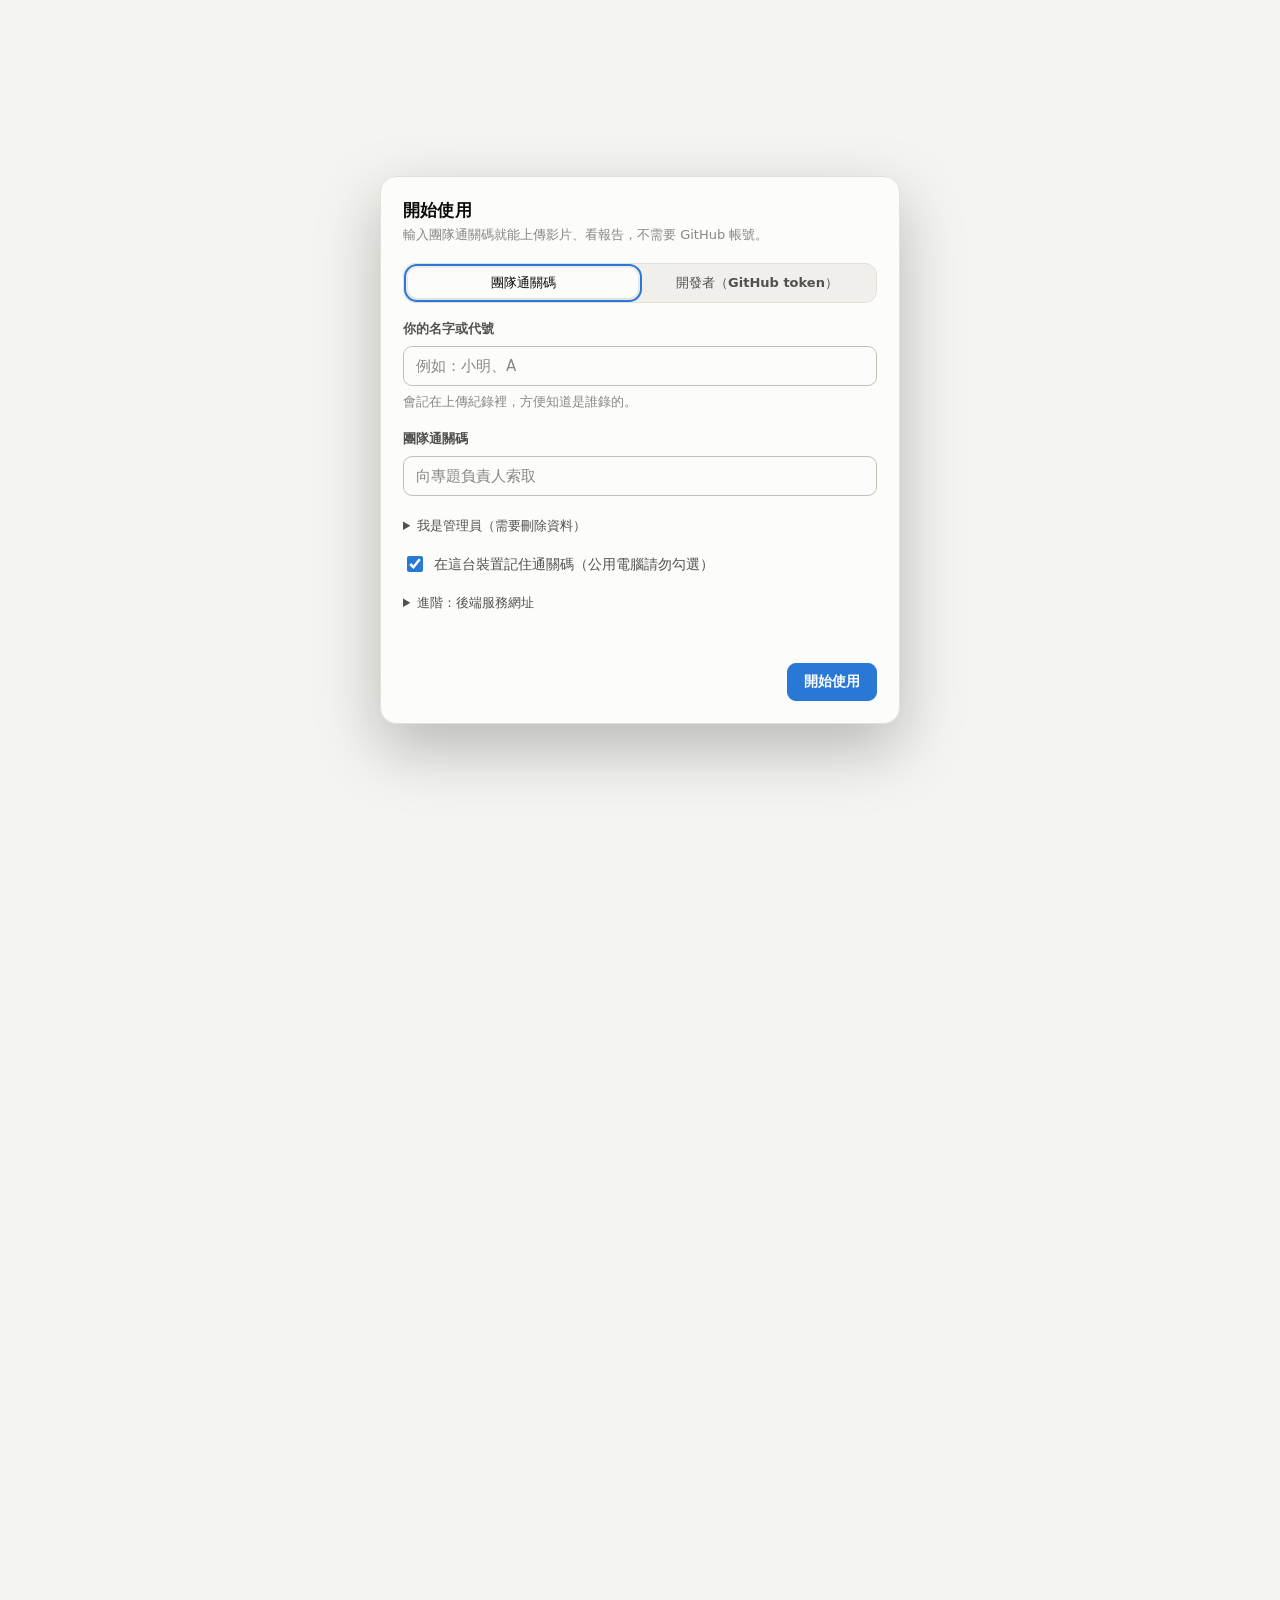
==== commit 4c4eaa3a: "未登入時鎖住頁面，並禁止搜尋引擎收錄 - 未輸入通關碼時隱藏頁面內容，登入視窗無法取消；按 Esc 關掉會自動重開 - 各頁加上 noindex／nofollow，並在載入時先隱藏內容避免閃現  Co" ====
--- a/architecture.html
+++ b/architecture.html
@@ -5,6 +5,16 @@
 <meta name="viewport" content="width=device-width, initial-scale=1, viewport-fit=cover">
 <meta name="theme-color" content="#2a78d6">
 <title>系統架構｜專題</title>
+<meta name="robots" content="noindex, nofollow, noarchive, nosnippet, noimageindex">
+<meta name="googlebot" content="noindex, nofollow">
+<meta name="referrer" content="strict-origin-when-cross-origin">
+<script>
+  // 還沒登入就先把內容藏起來，等共用程式確認身分（避免畫面閃一下）
+  try {
+    var s = window.localStorage, ss = window.sessionStorage;
+    if (!(s.getItem("lr-team") || ss.getItem("lr-team") || s.getItem("lr-token") || ss.getItem("lr-token"))) document.documentElement.classList.add("prelock");
+  } catch (e) { document.documentElement.classList.add("prelock"); }
+</script>
 <link rel="stylesheet" href="assets/style.css">
 </head>
 <body>
--- a/assets/style.css
+++ b/assets/style.css
@@ -398,6 +398,10 @@
 .dialog-status { font-size: 13px; color: var(--ink-2); margin-top: 12px; min-height: 1.2em; }
 .dialog-status.bad { color: var(--bad-ink); }
 .dialog.video-dlg { width: min(720px, calc(100vw - 32px)); }
+/* 未登入：隱藏頁面內容與導覽，只留登入視窗 */
+body.locked main, body.locked .nav, body.locked .conn,
+html.prelock main, html.prelock .nav, html.prelock .conn { visibility: hidden; }
+body.locked .dialog::backdrop { background: var(--page); backdrop-filter: none; }
 .admin-box { margin-top: 4px; }
 .admin-box > summary { cursor: pointer; font-size: 13px; color: var(--ink-2); padding: 4px 0; }
 .admin-box[open] > summary { margin-bottom: 10px; }
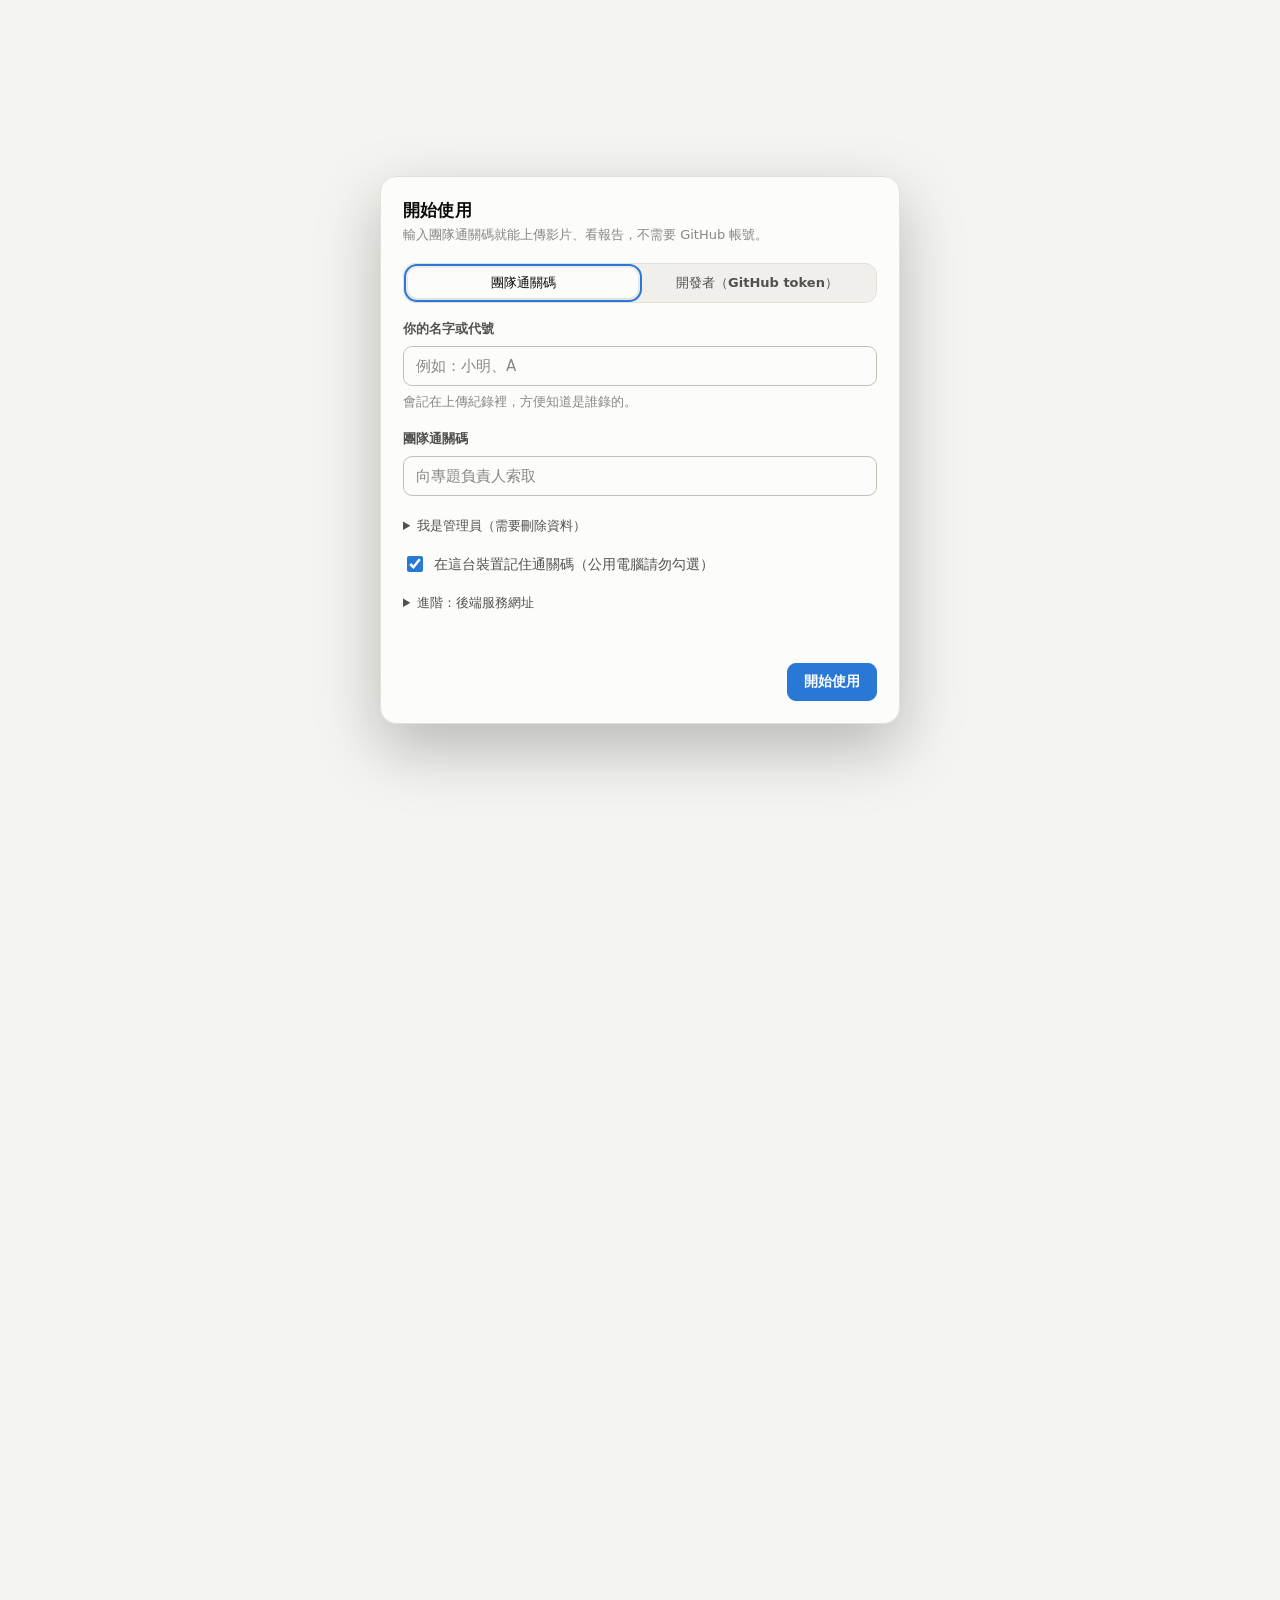
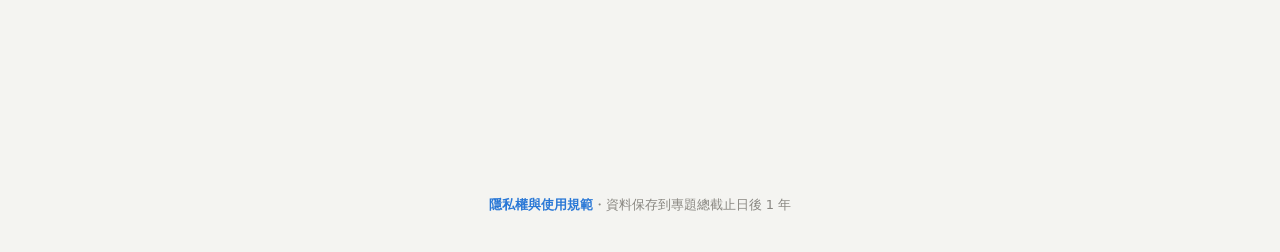
==== commit 08148d82: "加入隱私權與使用規範、知情同意、使用統計與交接審查文件 - privacy.html：收集內容、用途、存放、保存期限（專題總截止日後 1 年）、權利、使用規範 - 登入後須勾選同意才能使用；樣本記錄同" ====
--- a/architecture.html
+++ b/architecture.html
@@ -12,7 +12,7 @@
   // 還沒登入就先把內容藏起來，等共用程式確認身分（避免畫面閃一下）
   try {
     var s = window.localStorage, ss = window.sessionStorage;
-    if (!(s.getItem("lr-team") || ss.getItem("lr-team") || s.getItem("lr-token") || ss.getItem("lr-token"))) document.documentElement.classList.add("prelock");
+    if (!(s.getItem("lr-team") || ss.getItem("lr-team") || s.getItem("lr-token") || ss.getItem("lr-token")) || !s.getItem("lr-consent")) document.documentElement.classList.add("prelock");
   } catch (e) { document.documentElement.classList.add("prelock"); }
 </script>
 <link rel="stylesheet" href="assets/style.css">
@@ -205,7 +205,7 @@
           how: "公開 repo 推送前都會掃描，確認沒有 token、密碼或資料夾 ID。所有密碼都在 Apps Script 的指令碼屬性。" },
         { id: "privacy", title: "個資保護", sub: "人臉影片的處理原則",
           what: "影片含人臉，屬於可識別個人的資料。",
-          how: "辨識在使用者自己的瀏覽器完成；GitHub 只存數字特徵；影片資料夾只分享給團隊、不開放「知道連結的人」。專題階段由健康受試者模擬，若要找病人實測需經人體研究倫理審查（IRB）。" },
+          how: "引導錄影預設「只錄嘴巴」：口型在錄影當下用完整畫面算好，存到雲端的影片只有嘴巴特寫、沒有整張臉。辨識在使用者自己的瀏覽器完成；GitHub 只存數字特徵；影片資料夾只分享給團隊、不開放「知道連結的人」。專題階段由健康受試者模擬，若要找病人實測需經人體研究倫理審查（IRB）。" },
         { id: "stack", title: "純 HTML／CSS／JavaScript", sub: "沒有框架、沒有建置步驟",
           what: "整個前端只有幾個 HTML 檔、一個共用 JS、一個 CSS。",
           how: "外部只載入 MediaPipe（版本固定）。所有使用者輸入都用 textContent 放進畫面，不用 innerHTML，避免被插入惡意程式碼；CSV 匯出會擋公式注入。",
--- a/assets/style.css
+++ b/assets/style.css
@@ -648,6 +648,146 @@
 .detail-nav { display: flex; justify-content: space-between; gap: 8px; border-top: 1px solid var(--line); padding-top: 12px; margin-top: 8px; }
 .table td.wrap { white-space: normal; min-width: 180px; }
 
+/* ═════════ 引導錄影 ═════════ */
+.step-h { display: flex; align-items: center; gap: 10px; font-size: 16px; margin: 26px 0 12px; }
+.step-h span { width: 26px; height: 26px; border-radius: 50%; display: grid; place-items: center; background: var(--accent); color: var(--accent-ink); font-size: 14px; flex: none; }
+.howto { border: 1px solid var(--line); border-radius: var(--radius); background: var(--surface-2); padding: 0 16px; }
+.howto > summary { cursor: pointer; padding: 14px 0; font-weight: 650; }
+.howto[open] { padding-bottom: 16px; }
+.howto-grid { display: grid; grid-template-columns: 1fr 1fr; gap: 14px; }
+@media (max-width: 640px) { .howto-grid { grid-template-columns: 1fr; } }
+.howto-fig { margin: 0; background: var(--surface); border: 1px solid var(--line); border-radius: 12px; padding: 12px; }
+.howto-fig svg { width: 100%; height: auto; max-height: 220px; display: block; }
+.howto-fig figcaption { font-size: 13px; color: var(--ink-2); margin-top: 8px; line-height: 1.6; }
+.f-phone { fill: var(--surface-2); stroke: var(--ink-2); stroke-width: 2; }
+.f-screen { fill: var(--page); stroke: var(--line-strong); }
+.f-face { fill: var(--lip-fill); fill-opacity: .25; stroke: var(--good); stroke-width: 2; stroke-dasharray: 5 4; }
+.f-ink { fill: var(--ink-2); }
+.f-mouth { fill: none; stroke: var(--lip-stroke); stroke-width: 3; stroke-linecap: round; }
+.f-guide { fill: none; stroke: var(--accent); stroke-width: 1.5; stroke-dasharray: 3 3; }
+.f-line { stroke: var(--muted); stroke-width: 1.2; }
+.f-txt { fill: var(--ink-2); font-size: 11px; }
+.f-txt.b { font-size: 13px; font-weight: 700; fill: var(--ink); }
+.f-txt.c { text-anchor: middle; fill: var(--muted); }
+.f-seg.still { fill: var(--surface-2); stroke: var(--line-strong); }
+.f-seg.speak { fill: var(--accent); }
+.f-seg-t { font-size: 12px; text-anchor: middle; fill: var(--ink-2); font-weight: 600; }
+.f-seg-t.on { fill: var(--accent-ink); }
+.dodont { display: grid; grid-template-columns: 1fr 1fr; gap: 14px; margin-top: 14px; }
+@media (max-width: 640px) { .dodont { grid-template-columns: 1fr; } }
+.dodont > div { background: var(--surface); border: 1px solid var(--line); border-radius: 12px; padding: 12px 14px; }
+.dodont h4 { margin: 0 0 6px; font-size: 14px; }
+.dodont > div:first-child h4 { color: var(--good-ink); }
+.dodont > div:last-child h4 { color: var(--bad-ink); }
+.dodont ul { margin: 0; padding-left: 18px; font-size: 14px; color: var(--ink-2); display: grid; gap: 3px; }
+.phrase-now { display: flex; justify-content: space-between; align-items: center; gap: 14px; flex-wrap: wrap; padding: 14px 16px; border-radius: 12px; background: var(--accent-soft); border: 1px solid color-mix(in srgb, var(--accent) 30%, transparent); }
+.phrase-big { font-size: 34px; font-weight: 750; line-height: 1.2; letter-spacing: .03em; }
+.phrase-actions { display: flex; flex-direction: column; gap: 8px; align-items: flex-start; }
+.bank { display: grid; gap: 12px; margin-top: 10px; }
+.bank { gap: 8px; }
+.bank-group { border: 1px solid var(--line); border-radius: 10px; padding: 0 12px; background: var(--surface); }
+.bank-group[open] { padding-bottom: 12px; }
+.bank-cat { font-size: 14px; font-weight: 650; color: var(--ink); padding: 10px 0; cursor: pointer; display: flex; align-items: baseline; gap: 8px; flex-wrap: wrap; }
+.bank-cat small { font-size: 12px; font-weight: 400; color: var(--muted); }
+.bank-group.first { border-color: color-mix(in srgb, var(--warn) 45%, var(--line)); }
+.mouth-toggle { align-items: flex-start; padding: 10px 12px; border-radius: 10px; background: var(--surface-2); margin-bottom: 14px; line-height: 1.55; }
+.mouth-toggle input { margin-top: 3px; flex: none; }
+/* 可收合的卡片 */
+details.card.fold > summary { list-style: none; cursor: pointer; margin-bottom: 0; }
+details.card.fold > summary::-webkit-details-marker { display: none; }
+details.card.fold > summary h2::after { content: "▾"; display: inline-block; margin-left: 8px; color: var(--muted); font-size: 13px; transition: transform .2s; }
+details.card.fold:not([open]) > summary h2::after { transform: rotate(-90deg); }
+details.card.fold[open] > summary { margin-bottom: 18px; }
+.phrase-chip { font-size: 14px; padding: 5px 12px; }
+.phrase-chip small { background: var(--surface-2); border-radius: 999px; padding: 0 6px; margin-left: 6px; color: var(--ink-2); }
+.phrase-chip small.zero { color: var(--muted); }
+.phrase-chip.on { background: var(--accent); border-color: var(--accent); color: var(--accent-ink); }
+.phrase-chip.on small { background: color-mix(in srgb, var(--accent-ink) 25%, transparent); color: var(--accent-ink); }
+.inline-input { display: flex; gap: 8px; }
+.inline-input .input { flex: 1; min-width: 0; }
+.ref-lip { display: grid; grid-template-columns: 1fr 200px; gap: 12px; align-items: center; margin-top: 12px; padding: 12px; border: 1px solid var(--line); border-radius: 12px; background: var(--surface-2); }
+@media (max-width: 520px) { .ref-lip { grid-template-columns: 1fr; } }
+.cam { position: relative; border-radius: 14px; overflow: hidden; background: #0d0d0d; aspect-ratio: 4 / 3; max-height: 70vh; margin: 0 auto; }
+@media (max-width: 600px) { .cam { aspect-ratio: 3 / 4; } }
+/* 影片絕對定位填滿框：避免影片尺寸還沒載入時，鏡像翻轉以錯誤的中心點翻過去而偏左 */
+.cam video { position: absolute; inset: 0; width: 100%; height: 100%; object-fit: cover; transform: scaleX(-1); display: block; }
+.cam-cropbox { position: absolute; right: 10px; top: 10px; width: 32%; max-width: 170px; display: none; flex-direction: column; align-items: flex-end; gap: 4px; pointer-events: none; z-index: 2; }
+.cam.on.mouth-only .cam-cropbox { display: flex; }
+.cam-cropbox canvas { width: 100%; aspect-ratio: 4 / 3; border-radius: 10px; border: 2px solid #fff; box-shadow: 0 4px 14px rgba(0,0,0,.4); background: #000; transform: scaleX(-1); display: block; }
+.cam-cropbox span { font-size: 11px; color: #fff; background: rgba(0,0,0,.6); padding: 1px 8px; border-radius: 999px; }
+.cam-oval { position: absolute; left: 50%; top: 47%; height: 74%; aspect-ratio: 3 / 4; transform: translate(-50%, -50%); border: 3px dashed rgba(255,255,255,.75); border-radius: 50%; pointer-events: none; transition: border-color .2s; display: none; }
+.cam.on .cam-oval { display: block; }
+.cam.ready .cam-oval { border-color: #2fd36b; border-style: solid; box-shadow: 0 0 0 4px rgba(47,211,107,.25); }
+.cam-mouth { position: absolute; left: 28%; width: 44%; bottom: 15%; height: 17%; border: 2px dashed rgba(255,255,255,.55); border-radius: 10px; }
+.cam-off { position: absolute; inset: 0; display: grid; place-content: center; justify-items: center; gap: 10px; text-align: center; padding: 16px; color: #ddd; }
+.cam-off .help { color: #aaa; }
+.cam-cue { position: absolute; left: 0; right: 0; bottom: 0; display: flex; flex-direction: column; align-items: center; gap: 8px; padding: 18px 16px 22px; pointer-events: none; }
+.cam-cue:empty { display: none; }
+.cue-text { font-size: clamp(28px, 7vw, 54px); font-weight: 800; color: #fff; text-shadow: 0 2px 12px rgba(0,0,0,.6); letter-spacing: .04em; }
+.cam-cue.speak { background: linear-gradient(transparent, rgba(42,120,214,.85)); }
+.cam-cue.still { background: linear-gradient(transparent, rgba(0,0,0,.65)); }
+.cam-cue.still .cue-text { font-size: clamp(22px, 5vw, 36px); color: #ddd; }
+.cam-cue.count { inset: 0; justify-content: center; background: rgba(0,0,0,.35); }
+.cam-cue.count .cue-text { font-size: 96px; }
+.cam-cue.rest .cue-text, .cam-cue.done .cue-text { font-size: clamp(18px, 4vw, 26px); }
+.cam-cue.rest, .cam-cue.done { background: linear-gradient(transparent, rgba(0,0,0,.6)); }
+.cue-bar { width: min(320px, 70%); height: 5px; border-radius: 999px; background: rgba(255,255,255,.85); transform-origin: left; animation: cue-bar linear forwards; }
+@keyframes cue-bar { from { transform: scaleX(1); } to { transform: scaleX(0); } }
+.cam-checks { list-style: none; margin: 10px 0 0; padding: 0; display: grid; grid-template-columns: repeat(4, minmax(0, 1fr)); gap: 8px; }
+@media (max-width: 600px) { .cam-checks { grid-template-columns: repeat(2, minmax(0, 1fr)); } }
+.cam-checks li { display: flex; align-items: center; gap: 8px; padding: 8px 10px; border-radius: 10px; background: var(--surface-2); font-size: 13px; color: var(--muted); }
+.cam-checks .ci { width: 20px; height: 20px; border-radius: 50%; display: grid; place-items: center; font-size: 12px; font-weight: 700; background: var(--line); color: var(--ink-2); flex: none; }
+.cam-checks li.ok { color: var(--good-ink); }
+.cam-checks li.ok .ci { background: var(--good); color: #fff; }
+.cam-checks li.bad { color: var(--bad-ink); background: var(--bad-soft); }
+.cam-checks li.bad .ci { background: var(--bad); color: #fff; }
+.takes-box { margin-top: 18px; padding-top: 16px; border-top: 1px solid var(--line); }
+.takes { list-style: none; margin: 0 0 12px; padding: 0; display: grid; gap: 8px; }
+.take { display: flex; align-items: center; gap: 12px; padding: 8px; border: 1px solid var(--line); border-radius: 10px; }
+.take-v { width: 88px; aspect-ratio: 4 / 3; object-fit: cover; border-radius: 8px; background: #000; transform: scaleX(-1); cursor: pointer; flex: none; }
+.take-info { flex: 1; min-width: 0; display: flex; flex-direction: column; }
+.take-info small { color: var(--muted); font-size: 12px; }
+
+/* ═════════ 隱私權、同意、頁尾 ═════════ */
+.container.narrow { max-width: 860px; }
+.site-foot { max-width: 1200px; margin: 0 auto; padding: 0 24px 36px; font-size: 13px; color: var(--muted); text-align: center; }
+.site-foot a { font-weight: 600; }
+body.locked .site-foot { visibility: visible; }
+.policy-summary { margin-bottom: 20px; }
+.policy-summary h2 { margin-bottom: 12px; }
+.summary-list { list-style: none; margin: 0; padding: 0; display: grid; grid-template-columns: 1fr 1fr; gap: 10px; }
+@media (max-width: 640px) { .summary-list { grid-template-columns: 1fr; } }
+.summary-list li { display: flex; gap: 10px; align-items: flex-start; padding: 10px 12px; border-radius: 10px; background: var(--surface-2); font-size: 14px; line-height: 1.6; }
+.summary-list .si { font-size: 20px; line-height: 1.2; flex: none; }
+.policy section + section { margin-top: 28px; padding-top: 22px; border-top: 1px solid var(--line); }
+.policy h2 { margin-bottom: 10px; }
+.policy p, .policy li { line-height: 1.8; }
+.policy p + p, .policy ul + p { margin-top: 8px; }
+.policy ul { margin: 6px 0; padding-left: 20px; }
+.policy-table td { white-space: normal; vertical-align: top; line-height: 1.6; }
+.policy-table td:first-child { white-space: nowrap; font-weight: 600; }
+.retention-box { display: grid; grid-template-columns: repeat(3, minmax(0, 1fr)); gap: 10px; margin: 12px 0 6px; }
+@media (max-width: 560px) { .retention-box { grid-template-columns: 1fr; } }
+.retention-box > div { padding: 12px; border-radius: 10px; background: var(--accent-soft); display: flex; flex-direction: column; gap: 2px; }
+.retention-box strong { font-size: 17px; }
+.consent-status { margin-top: 20px; }
+.consent-status h2 { margin-bottom: 8px; }
+.consent-points { margin: 0 0 12px; padding-left: 18px; display: grid; gap: 8px; font-size: 14px; line-height: 1.65; color: var(--ink-2); }
+.consent-points strong { color: var(--ink); }
+.consent-check { align-items: flex-start; padding: 10px 12px; border-radius: 10px; background: var(--surface-2); margin-top: 8px; color: var(--ink); }
+.consent-check input { margin-top: 3px; flex: none; }
+
+/* ═════════ 使用統計 ═════════ */
+.usage-tiles { display: grid; grid-template-columns: repeat(4, minmax(0, 1fr)); gap: 10px; }
+@media (max-width: 760px) { .usage-tiles { grid-template-columns: repeat(2, minmax(0, 1fr)); } }
+.utile { padding: 12px 14px; border-radius: 12px; background: var(--surface-2); }
+.utile-v { font-size: 24px; font-weight: 700; margin-top: 2px; font-variant-numeric: tabular-nums; }
+.vbars { height: 140px; display: flex; align-items: flex-end; gap: 2px; border-bottom: 1px solid var(--line-strong); padding-top: 6px; }
+.vbar { flex: 1; height: 100%; display: flex; align-items: flex-end; cursor: default; border-radius: 3px 3px 0 0; }
+.vbar:hover, .vbar:focus-visible { background: var(--surface-2); }
+.vfill { display: block; width: 100%; min-height: 0; background: var(--series-1); border-radius: 3px 3px 0 0; transition: height .7s cubic-bezier(.2,.7,.2,1); }
+.vbars-axis { display: flex; justify-content: space-between; font-size: 12px; color: var(--muted); margin-top: 6px; }
+
 @media (prefers-reduced-motion: reduce) {
   * { transition: none !important; animation: none !important; }
   .reveal, .flow-step, .mm-branch { opacity: 1; transform: none; }
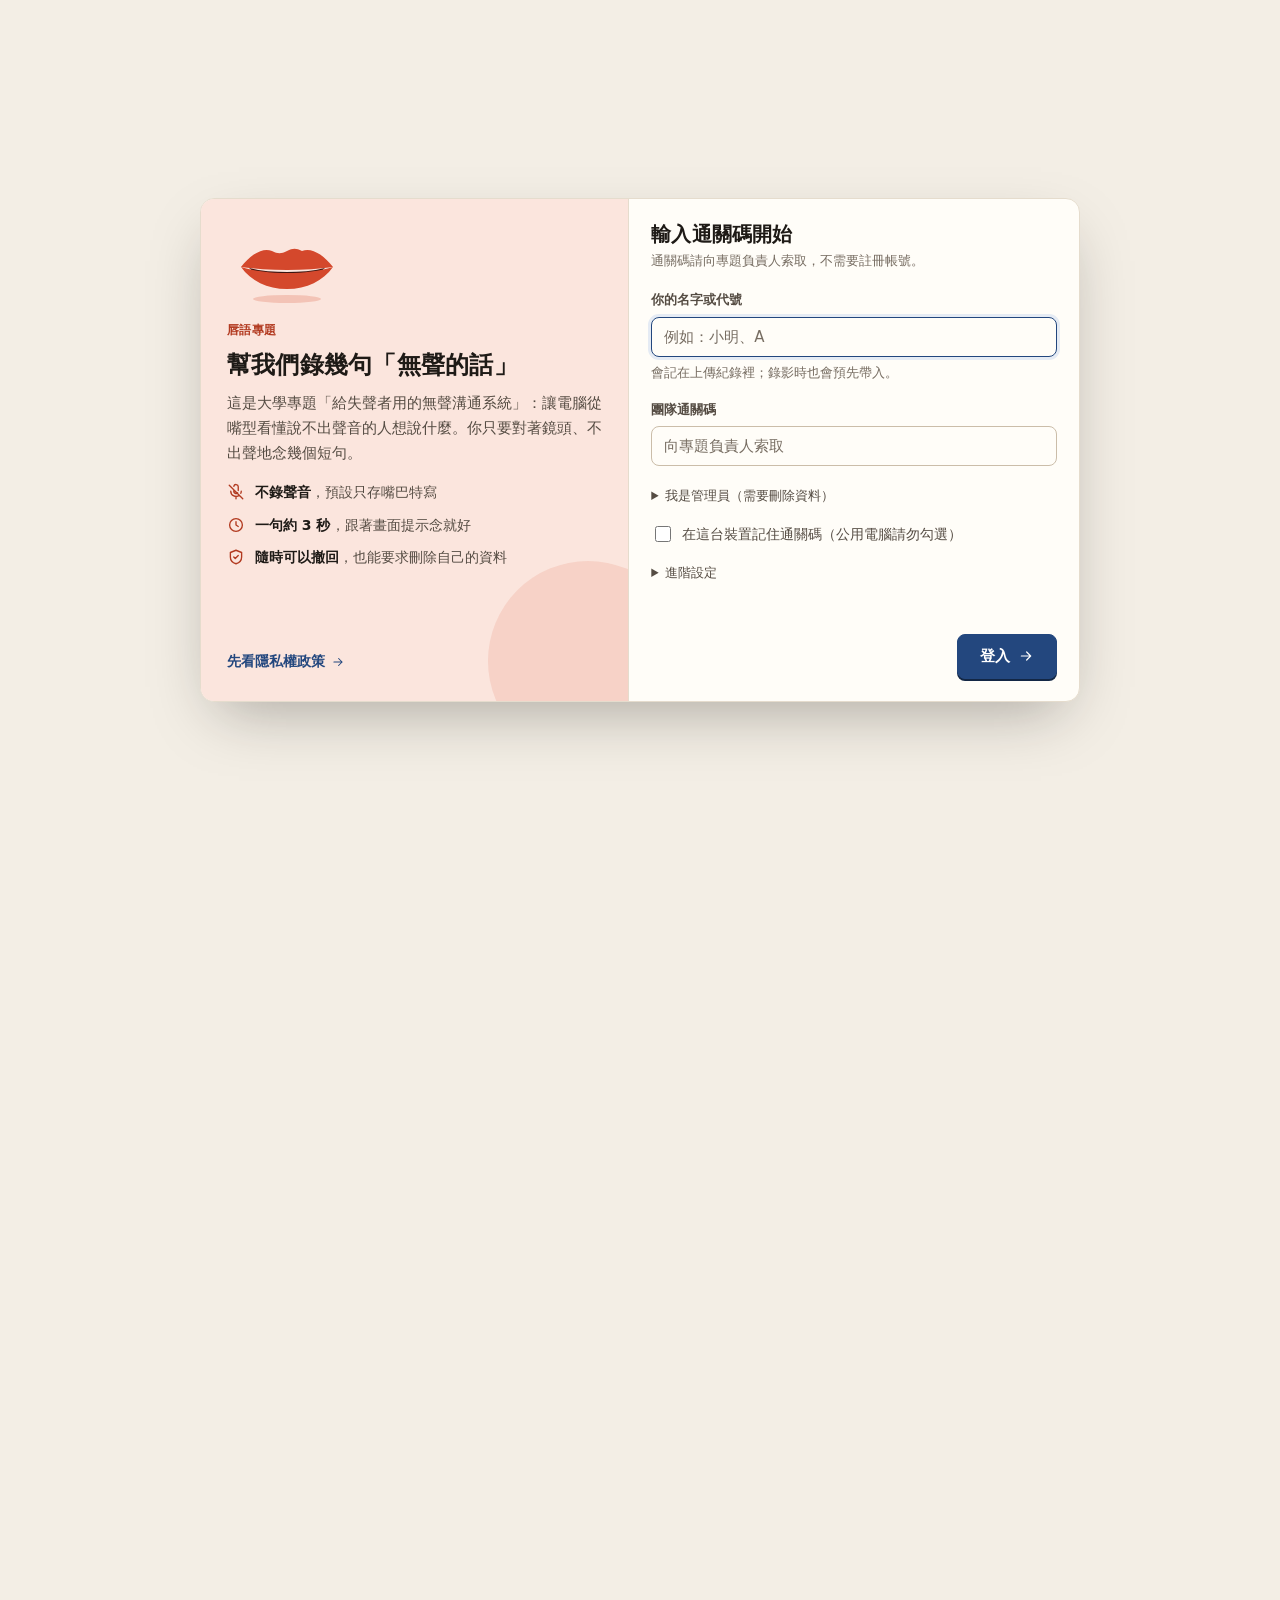
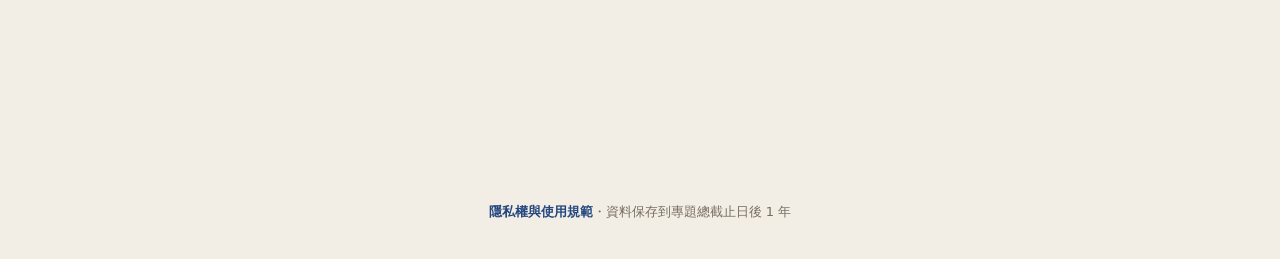
==== commit 095840a4: "介面改版、錄影引導與後端 v5.2 限流修正 後端（v5.2，要重新部署 Apps Script 才生效） - 登入：格式不對的請求先擋下，不佔登入名額；只計入真的要做人機驗證的請求 - 開發者 to" ====
--- a/architecture.html
+++ b/architecture.html
@@ -3,8 +3,8 @@
 <head>
 <meta charset="utf-8">
 <meta name="viewport" content="width=device-width, initial-scale=1, viewport-fit=cover">
-<meta name="theme-color" content="#2a78d6">
-<title>系統架構｜專題</title>
+<meta name="theme-color" content="#f3eee5">
+<title>系統架構｜唇語專題</title>
 <meta name="robots" content="noindex, nofollow, noarchive, nosnippet, noimageindex">
 <meta name="googlebot" content="noindex, nofollow">
 <meta name="referrer" content="strict-origin-when-cross-origin">
@@ -98,7 +98,7 @@
     {
       id: "ui", title: "使用者介面", sub: "網站的五個分頁", color: 1,
       children: [
-        { id: "input", title: "前台輸入", sub: "多段上傳、勾選批次標註、手機錄影",
+        { id: "input", title: "錄影頁（前台）", sub: "多段上傳、勾選批次標註、手機錄影",
           what: "上傳或直接錄下口型影片，標註「念的內容」與錄製者。",
           how: "可一次選多段，勾選後一起套用內容；手機會多一個「錄一段」按鈕開前鏡頭。每段影片在瀏覽器裡抓出口型後，影片送到雲端、數據存進 GitHub。iPhone 的檔名（IMG_0001）會被辨認出來，不會誤當成標註。",
           files: ["index.html"], limits: "單段影片 15 秒、30 MB 以內。" },
@@ -107,7 +107,7 @@
           how: "結果用瀏覽器內建的 Web Speech API（speechSynthesis，語言 zh-TW）唸出來，不需要額外服務。答對或修正後可以一鍵把這段加回資料庫。",
           why: "Web Speech API 所有主流瀏覽器都支援，手機也能用，不用付費。", files: ["index.html"],
           links: [["Web Speech API（MDN）", "https://developer.mozilla.org/zh-TW/docs/Web/API/Web_Speech_API"]] },
-        { id: "report", title: "後台報告", sub: "準確率、混淆矩陣、嘴型重播、匯出",
+        { id: "report", title: "報告頁（後台）", sub: "準確率、混淆矩陣、嘴型重播、匯出",
           what: "讀取全部樣本，算出辨識準確率、哪些詞容易搞混、資料集是否平衡。",
           how: "KPI 數字、長條圖、熱圖都是純 HTML/CSS 畫的，有進場動畫。嘴型重播用 Canvas 把每格嘴唇輪廓畫成動畫，可並排比較兩個詞。可匯出 CSV、Markdown、PDF、原始 JSON。",
           files: ["report.html"] },
@@ -184,7 +184,7 @@
           limits: "只有協作者與後端服務能存取。" },
         { id: "drive", title: "Google 雲端硬碟", sub: "影片依內容自動分資料夾",
           what: "原始影片存在部署者的雲端硬碟，例如「專題/喝水/喝水_A_20261119-153012.mov」。",
-          how: "後端收到影片後找（或建立）以「念的內容」命名的子資料夾再存進去。後台報告用雲端預覽網址播放；刪除樣本時影片移到垃圾桶，30 天內可還原。",
+          how: "後端收到影片後找（或建立）以「念的內容」命名的子資料夾再存進去。報告頁用雲端預覽網址播放；刪除樣本時影片移到垃圾桶，30 天內可還原。",
           why: "影片有人臉，屬於個資；放在自己的雲端、只分享給團隊，比放在公開網路安全。" },
         { id: "browser", title: "瀏覽器儲存", sub: "登入資訊與快取",
           what: "localStorage／sessionStorage：記住通關碼和名字（可選）、樣本快取。",
--- a/assets/style.css
+++ b/assets/style.css
@@ -1,52 +1,62 @@
-/* ───────── 色彩與尺寸 tokens ───────── */
+/* ───────── 色彩與尺寸 tokens ─────────
+ * 視覺方向：暖紙色底＋靛藍主色（按鈕、連結）＋朱紅點綴（品牌、錄影中、目前這一句）。
+ * 刻意避開「純白卡片＋亮藍按鈕＋大圓角」的通用樣板感。 */
 :root {
   color-scheme: light;
-  --page: #f4f4f1;
-  --surface: #fcfcfb;
-  --surface-2: #f0efec;
-  --ink: #0b0b0b;
-  --ink-2: #52514e;
-  --muted: #898781;
-  --line: #e1e0d9;
-  --line-strong: #c3c2b7;
-  --ring: rgba(11, 11, 11, 0.08);
-  --accent: #2a78d6;
-  --accent-hover: #256abf;
+  --page: #f3eee5;
+  --surface: #fffdf8;
+  --surface-2: #f2ebe0;
+  --ink: #1e1a16;
+  --ink-2: #554c43;
+  --muted: #776d62;
+  --line: #e5dccd;
+  --line-strong: #cbbda9;
+  --ring: rgba(30, 26, 22, 0.07);
+  --accent: #23477e;
+  --accent-hover: #1b3963;
   --accent-ink: #ffffff;
-  --accent-soft: #e8f0fb;
-  --series-1: #2a78d6;
-  --good: #0ca30c;
-  --good-ink: #006300;
-  --good-soft: #e5f4e5;
-  --warn: #fab219;
+  --accent-soft: #e5ebf4;
+  --brand: #d4482c;
+  --brand-ink: #b23a20;
+  --brand-soft: #fbe5dd;
+  --series-1: #23477e;
+  --good: #2e7d46;
+  --good-ink: #1f6034;
+  --good-soft: #e2efe3;
+  --warn: #d9961a;
   --warn-ink: #7a5200;
-  --warn-soft: #fdf3dc;
-  --bad: #d03b3b;
-  --bad-ink: #b42828;
-  --bad-soft: #fbe9e9;
-  --shadow: 0 1px 2px rgba(11, 11, 11, 0.04), 0 8px 24px rgba(11, 11, 11, 0.05);
-  --radius: 14px;
-  --radius-sm: 9px;
-  /* 熱圖：單一藍色色階，淺→深 */
-  --seq-1: #cde2fb; --seq-2: #9ec5f4; --seq-3: #6da7ec; --seq-4: #3987e5; --seq-5: #256abf; --seq-6: #184f95;
-  --seq-ink-1: #0b0b0b; --seq-ink-2: #0b0b0b; --seq-ink-3: #0b0b0b; --seq-ink-4: #ffffff; --seq-ink-5: #ffffff; --seq-ink-6: #ffffff;
-  --font: system-ui, -apple-system, "Segoe UI", "Noto Sans TC", "Microsoft JhengHei", "PingFang TC", sans-serif;
+  --warn-soft: #f9eed5;
+  --bad: #b3261e;
+  --bad-ink: #9e2019;
+  --bad-soft: #f8e3e0;
+  --shadow: 0 1px 0 rgba(30, 26, 22, 0.05), 0 6px 18px -8px rgba(30, 26, 22, 0.12);
+  --shadow-lg: 0 24px 60px -18px rgba(30, 26, 22, 0.35);
+  --radius: 12px;
+  --radius-sm: 8px;
+  --ease: cubic-bezier(.2, .7, .2, 1);
+  --spring: cubic-bezier(.34, 1.56, .64, 1);
+  /* 熱圖：單一靛藍色階，淺→深 */
+  --seq-1: #d9e2f0; --seq-2: #adc0de; --seq-3: #7f9cc9; --seq-4: #4f74ae; --seq-5: #2f5591; --seq-6: #1b3963;
+  --seq-ink-1: #1e1a16; --seq-ink-2: #1e1a16; --seq-ink-3: #1e1a16; --seq-ink-4: #ffffff; --seq-ink-5: #ffffff; --seq-ink-6: #ffffff;
+  --font: "Noto Sans TC", "PingFang TC", "Microsoft JhengHei", system-ui, -apple-system, "Segoe UI", sans-serif;
   --mono: ui-monospace, "Cascadia Mono", Consolas, monospace;
 }
 @media (prefers-color-scheme: dark) {
   :root:not([data-theme="light"]) {
     color-scheme: dark;
-    --page: #0d0d0d; --surface: #1a1a19; --surface-2: #232321;
-    --ink: #f0efec; --ink-2: #c3c2b7; --muted: #898781;
-    --line: #2c2c2a; --line-strong: #383835; --ring: rgba(255, 255, 255, 0.08);
-    --accent: #3987e5; --accent-hover: #5598e7; --accent-ink: #0b0b0b; --accent-soft: rgba(57, 135, 229, 0.16);
-    --series-1: #3987e5;
-    --good-ink: #0ca30c; --good-soft: rgba(12, 163, 12, 0.14);
-    --warn-ink: #fab219; --warn-soft: rgba(250, 178, 25, 0.13);
-    --bad-ink: #e66767; --bad-soft: rgba(230, 103, 103, 0.14);
-    --shadow: 0 1px 2px rgba(0, 0, 0, 0.3), 0 8px 24px rgba(0, 0, 0, 0.25);
-    --seq-1: #104281; --seq-2: #1c5cab; --seq-3: #256abf; --seq-4: #3987e5; --seq-5: #6da7ec; --seq-6: #9ec5f4;
-    --seq-ink-1: #ffffff; --seq-ink-2: #ffffff; --seq-ink-3: #ffffff; --seq-ink-4: #ffffff; --seq-ink-5: #0b0b0b; --seq-ink-6: #0b0b0b;
+    --page: #14120f; --surface: #1e1b17; --surface-2: #28241f;
+    --ink: #f2ece2; --ink-2: #cbc1b3; --muted: #9b9083;
+    --line: #322d27; --line-strong: #463f36; --ring: rgba(255, 245, 230, 0.07);
+    --accent: #93b4ea; --accent-hover: #adc6f0; --accent-ink: #0f1622; --accent-soft: rgba(147, 180, 234, 0.15);
+    --brand: #ff7a5a; --brand-ink: #ff9a80; --brand-soft: rgba(255, 122, 90, 0.14);
+    --series-1: #93b4ea;
+    --good: #4fb36b; --good-ink: #6cc786; --good-soft: rgba(79, 179, 107, 0.15);
+    --warn-ink: #f0b445; --warn-soft: rgba(240, 180, 69, 0.13);
+    --bad: #e2574c; --bad-ink: #f07a70; --bad-soft: rgba(226, 87, 76, 0.15);
+    --shadow: 0 1px 0 rgba(0, 0, 0, 0.35), 0 8px 22px -10px rgba(0, 0, 0, 0.5);
+    --shadow-lg: 0 24px 60px -18px rgba(0, 0, 0, 0.7);
+    --seq-1: #1f2f4b; --seq-2: #2a4370; --seq-3: #3a5c96; --seq-4: #5679b5; --seq-5: #7f9cd0; --seq-6: #adc3e8;
+    --seq-ink-1: #ffffff; --seq-ink-2: #ffffff; --seq-ink-3: #ffffff; --seq-ink-4: #ffffff; --seq-ink-5: #0f1622; --seq-ink-6: #0f1622;
   }
 }
 
@@ -58,8 +68,8 @@
   font: 15px/1.6 var(--font); font-feature-settings: "palt" 0;
 }
 h1, h2, h3 { margin: 0; line-height: 1.3; letter-spacing: 0.01em; }
-h1 { font-size: 26px; font-weight: 700; }
-h2 { font-size: 17px; font-weight: 650; }
+h1 { font-size: 30px; font-weight: 800; letter-spacing: -0.01em; }
+h2 { font-size: 18px; font-weight: 750; }
 p { margin: 0; }
 a { color: var(--accent); text-decoration: none; }
 a:hover { text-decoration: underline; }
@@ -103,6 +113,7 @@
 .conn-dot { width: 8px; height: 8px; border-radius: 50%; background: var(--muted); flex: none; }
 .conn.on .conn-dot { background: var(--good); box-shadow: 0 0 0 3px var(--good-soft); }
 .conn-text { overflow: hidden; text-overflow: ellipsis; white-space: nowrap; }
+.conn-warn { font-size: 11px; font-weight: 700; color: var(--warn-ink); background: var(--warn-soft); padding: 1px 6px; border-radius: 999px; white-space: nowrap; }
 
 /* ───────── 版面 ───────── */
 .container { max-width: 1200px; margin: 0 auto; padding: 28px 24px 64px; }
@@ -397,6 +408,11 @@
 .dialog-actions { display: flex; align-items: center; gap: 8px; margin-top: 18px; flex-wrap: wrap; }
 .dialog-status { font-size: 13px; color: var(--ink-2); margin-top: 12px; min-height: 1.2em; }
 .dialog-status.bad { color: var(--bad-ink); }
+/* Cloudflare Turnstile：平常看不到；需要勾選時才出現 */
+.ts-box { margin-top: 12px; display: flex; justify-content: center; }
+.ts-box[hidden] { display: none; }
+.ts-float { position: fixed; left: 50%; bottom: 16px; transform: translateX(-50%); z-index: 70; }
+.ts-float:not(:empty) { padding: 8px; background: var(--surface); border: 1px solid var(--line); border-radius: var(--radius-sm); box-shadow: var(--shadow); }
 .dialog.video-dlg { width: min(720px, calc(100vw - 32px)); }
 /* 未登入：隱藏頁面內容與導覽，只留登入視窗 */
 body.locked main, body.locked .nav, body.locked .conn,
@@ -772,6 +788,8 @@
 .retention-box strong { font-size: 17px; }
 .consent-status { margin-top: 20px; }
 .consent-status h2 { margin-bottom: 8px; }
+.contact-form { margin-top: 12px; padding: 14px; border-radius: 12px; background: var(--accent-soft); display: grid; gap: 10px; justify-items: start; }
+.consent-links { display: flex; gap: 16px; flex-wrap: wrap; }
 .consent-points { margin: 0 0 12px; padding-left: 18px; display: grid; gap: 8px; font-size: 14px; line-height: 1.65; color: var(--ink-2); }
 .consent-points strong { color: var(--ink); }
 .consent-check { align-items: flex-start; padding: 10px 12px; border-radius: 10px; background: var(--surface-2); margin-top: 8px; color: var(--ink); }
@@ -788,8 +806,229 @@
 .vfill { display: block; width: 100%; min-height: 0; background: var(--series-1); border-radius: 3px 3px 0 0; transition: height .7s cubic-bezier(.2,.7,.2,1); }
 .vbars-axis { display: flex; justify-content: space-between; font-size: 12px; color: var(--muted); margin-top: 6px; }
 
+/* ═════════ 2026-11 改版：識別、引導與動態 ═════════ */
+.ico { display: inline-block; vertical-align: -0.18em; flex: none; }
+[data-icon] { display: inline-flex; align-items: center; gap: 6px; }
+
+/* 頂部列：朱紅品牌章＋底線式導覽 */
+.brand-mark { background: var(--brand); color: #fff; border-radius: 9px; transform: rotate(-4deg); box-shadow: 0 2px 0 color-mix(in srgb, var(--brand) 60%, #000); transition: transform .3s var(--spring); }
+.brand:hover .brand-mark { transform: rotate(3deg) scale(1.06); }
+.brand-text strong { font-size: 16px; font-weight: 800; letter-spacing: .02em; }
+.brand-text small { font-size: 11.5px; letter-spacing: .04em; }
+.nav { background: transparent; padding: 0; gap: 2px; }
+.nav a { position: relative; border-radius: 6px; padding: 8px 12px; }
+.nav a::after { content: ""; position: absolute; left: 12px; right: 12px; bottom: 2px; height: 2px; border-radius: 2px; background: var(--brand); transform: scaleX(0); transition: transform .25s var(--ease); }
+.nav a:hover { background: var(--ring); }
+.nav a.active { background: transparent; box-shadow: none; color: var(--ink); font-weight: 700; }
+.nav a.active::after { transform: scaleX(1); }
+.conn { background: var(--surface-2); border-color: transparent; }
+
+/* 頁首：小標＋大標題 */
+.page-head h1 { position: relative; padding-left: 14px; }
+.page-head h1::before { content: ""; position: absolute; left: 0; top: .18em; bottom: .18em; width: 5px; border-radius: 3px; background: var(--brand); }
+.eyebrow.brand-ink, .brand-ink { color: var(--brand-ink); }
+
+/* 卡片與按鈕的手感 */
+.card { box-shadow: var(--shadow); }
+.btn { transition: background .15s, border-color .15s, box-shadow .2s, transform .15s var(--ease), color .15s; }
+.btn:hover:not(:disabled) { transform: translateY(-1px); }
+.btn:active:not(:disabled) { transform: translateY(1px); transition-duration: .05s; }
+.btn.primary { box-shadow: 0 2px 0 color-mix(in srgb, var(--accent) 55%, #000); }
+.btn.primary:hover:not(:disabled) { box-shadow: 0 4px 0 color-mix(in srgb, var(--accent) 55%, #000); }
+.btn.rec { background: var(--brand); border-color: var(--brand); color: #fff; box-shadow: 0 2px 0 color-mix(in srgb, var(--brand) 55%, #000); }
+.btn.rec:hover:not(:disabled) { background: color-mix(in srgb, var(--brand) 88%, #000); }
+.btn.danger-solid { background: var(--bad); border-color: var(--bad); color: #fff; }
+.btn.danger-solid:hover:not(:disabled) { background: color-mix(in srgb, var(--bad) 88%, #000); }
+.btn.loading { pointer-events: none; }
+.btn.loading .ico { display: none; }
+.btn.loading::after { content: ""; width: 14px; height: 14px; border-radius: 50%; border: 2px solid currentColor; border-right-color: transparent; animation: spin .7s linear infinite; }
+@keyframes spin { to { transform: rotate(360deg); } }
+.linkish { border: 0; background: none; padding: 6px 0; color: var(--accent); font: 600 13px var(--font); cursor: pointer; text-decoration: underline; text-underline-offset: 3px; }
+
+/* 分頁：底線指示器 */
+.tabs { background: transparent; border: 0; border-bottom: 1px solid var(--line); border-radius: 0; padding: 0; gap: 6px; align-self: stretch; overflow-y: hidden; scrollbar-width: none; }
+.tabs::-webkit-scrollbar { display: none; }
+.tabs button { position: relative; border-radius: 0; padding: 10px 14px 12px; display: inline-flex; align-items: center; gap: 7px; }
+.tabs button::after { content: ""; position: absolute; left: 8px; right: 8px; bottom: 0; height: 3px; border-radius: 3px 3px 0 0; background: var(--brand); transform: scaleX(0); transition: transform .25s var(--ease); }
+.tabs button[aria-selected="true"] { background: transparent; box-shadow: none; color: var(--ink); font-weight: 700; }
+.tabs button[aria-selected="true"]::after { transform: scaleX(1); }
+[role="tabpanel"]:not([hidden]) { animation: panel-in .35s var(--ease); }
+@keyframes panel-in { from { opacity: 0; transform: translateY(6px); } }
+
+/* 進場：卡片依序淡入 */
+.enter { animation: enter-up .5s var(--ease) both; animation-delay: calc(min(var(--enter, 0), 8) * 60ms); }
+@keyframes enter-up { from { opacity: 0; transform: translateY(12px); } }
+
+/* 表單錯誤 */
+.field-err { display: flex; align-items: center; gap: 6px; margin-top: 6px; font-size: 13px; font-weight: 600; color: var(--bad-ink); }
+.field-err::before { content: "!"; width: 16px; height: 16px; flex: none; border-radius: 50%; display: grid; place-items: center; background: var(--bad); color: #fff; font-size: 11px; }
+.input[aria-invalid="true"] { border-color: var(--bad); box-shadow: 0 0 0 3px var(--bad-soft); }
+.shake { animation: shake .35s ease; }
+@keyframes shake { 20%, 60% { transform: translateX(-5px); } 40%, 80% { transform: translateX(5px); } }
+
+/* ───────── 登入：歡迎說明＋表單 ───────── */
+.dialog { border-radius: 14px; box-shadow: var(--shadow-lg); }
+.dialog[open] { animation: dlg-in .3s var(--ease); }
+@keyframes dlg-in { from { opacity: 0; transform: translateY(10px) scale(.98); } }
+.dialog.login.first { width: min(880px, calc(100vw - 24px)); }
+.login-grid { display: grid; grid-template-columns: 1fr; }
+.dialog.login.first .login-grid { grid-template-columns: minmax(0, 1fr) minmax(0, 1.05fr); }
+.welcome { position: relative; overflow: hidden; padding: 28px 26px; background: var(--brand-soft); border-right: 1px solid var(--line); display: flex; flex-direction: column; gap: 10px; }
+.welcome::after { content: ""; position: absolute; right: -60px; bottom: -60px; width: 200px; height: 200px; border-radius: 50%; background: color-mix(in srgb, var(--brand) 12%, transparent); }
+.welcome-mark { width: 120px; height: 80px; margin-bottom: 4px; }
+.welcome-title { font-size: 24px; line-height: 1.3; font-weight: 800; }
+.welcome-lede { color: var(--ink-2); font-size: 14.5px; line-height: 1.7; }
+.welcome-points { list-style: none; margin: 6px 0 0; padding: 0; display: grid; gap: 10px; position: relative; z-index: 1; }
+.welcome-points li { display: flex; gap: 10px; align-items: flex-start; font-size: 14px; color: var(--ink-2); }
+.welcome-points .ico { color: var(--brand-ink); margin-top: 2px; }
+.welcome-points strong { color: var(--ink); }
+.welcome-link { margin-top: auto; padding-top: 10px; display: inline-flex; align-items: center; gap: 6px; font-weight: 700; font-size: 14px; position: relative; z-index: 1; }
+.welcome-link .ico { transition: transform .2s var(--ease); }
+.welcome-link:hover .ico { transform: translateX(3px); }
+.login-form .dialog-h h2 { font-size: 20px; }
+.dev-head { display: flex; align-items: center; justify-content: space-between; gap: 8px; margin-bottom: 12px; }
+.adv-box { margin-top: 14px; }
+.talk-lips { width: 100%; height: 100%; overflow: visible; }
+.talk-lips .tl-upper, .talk-lips .tl-lower { fill: var(--brand); }
+.talk-lips .tl-mouth { fill: #3a1410; transform-origin: 60px 44px; }
+.talk-lips .tl-shadow { fill: color-mix(in srgb, var(--brand) 22%, transparent); }
+.talk-lips .tl-upper { transform-origin: 60px 40px; animation: lip-up 2.6s var(--ease) infinite; }
+.talk-lips .tl-lower { transform-origin: 60px 40px; animation: lip-down 2.6s var(--ease) infinite; }
+.talk-lips .tl-mouth { animation: lip-open 2.6s var(--ease) infinite; }
+@keyframes lip-up { 0%, 18%, 100% { transform: none; } 30% { transform: translateY(-4px); } 42% { transform: translateY(-1px); } 54% { transform: translateY(-5px); } 70% { transform: translateY(-2px) scaleX(.94); } 82% { transform: none; } }
+@keyframes lip-down { 0%, 18%, 100% { transform: none; } 30% { transform: translateY(7px); } 42% { transform: translateY(2px); } 54% { transform: translateY(9px); } 70% { transform: translateY(3px) scaleX(.9); } 82% { transform: none; } }
+@keyframes lip-open { 0%, 18%, 100% { transform: scaleY(.15); } 30% { transform: scaleY(1); } 42% { transform: scaleY(.4); } 54% { transform: scaleY(1.2); } 70% { transform: scaleY(.5) scaleX(.85); } 82% { transform: scaleY(.15); } }
+@media (max-width: 720px) {
+  .dialog.login.first .login-grid { grid-template-columns: 1fr; }
+  .welcome { border-right: 0; border-bottom: 1px solid var(--line); padding: 20px; }
+  .welcome-mark { width: 84px; height: 56px; }
+  .welcome-title { font-size: 20px; }
+  .welcome-points { gap: 6px; }
+  .welcome-link { margin-top: 4px; }
+}
+
+/* 確認視窗 */
+.dialog.confirm { width: min(460px, calc(100vw - 32px)); }
+.confirm-h { display: flex; gap: 12px; align-items: flex-start; }
+.confirm-h h2 { margin-top: 6px; }
+.confirm-ico { width: 38px; height: 38px; flex: none; border-radius: 10px; display: grid; place-items: center; background: var(--accent-soft); color: var(--accent); }
+.confirm-ico.danger { background: var(--bad-soft); color: var(--bad-ink); }
+.confirm-body { display: grid; gap: 6px; color: var(--ink-2); font-size: 14.5px; line-height: 1.65; }
+.consent-links a { display: inline-flex; align-items: center; gap: 4px; }
+
+/* Toast：從右側滑入，左邊一條狀態色 */
+.toast { background: var(--ink); border-radius: 10px; animation: toast-in .35s var(--spring); }
+.toast-icon { width: 22px; height: 22px; }
+@keyframes toast-in { from { opacity: 0; transform: translateX(24px); } }
+
+/* 有底部引導列時，提示訊息往上移，不要蓋住按鈕 */
+body.has-coach .toasts { bottom: 100px; }
+@media (max-width: 600px) { body.has-coach .toasts { bottom: calc(150px + env(safe-area-inset-bottom)); } }
+
+/* App 內建瀏覽器提醒 */
+.inapp { display: flex; gap: 12px; align-items: flex-start; padding: 14px 16px; border-radius: var(--radius); background: var(--warn-soft); border: 1px solid color-mix(in srgb, var(--warn) 40%, transparent); margin-bottom: 18px; color: var(--ink); }
+.inapp .ico { color: var(--warn-ink); margin-top: 2px; }
+.inapp p { font-size: 14px; color: var(--ink-2); margin-top: 2px; }
+.inapp .btn { margin-top: 8px; }
+
+/* ───────── 引導錄影：步驟列與「下一步」 ───────── */
+.coach { position: sticky; bottom: 12px; z-index: 6; margin-top: 22px; display: flex; align-items: center; gap: 14px; flex-wrap: wrap;
+  padding: 12px 12px 12px 16px; border-radius: 14px; background: var(--ink); color: var(--surface); box-shadow: var(--shadow-lg); }
+.coach-steps { display: flex; gap: 6px; flex: none; }
+.coach-steps span { width: 26px; height: 26px; border-radius: 50%; display: grid; place-items: center; font-size: 12px; font-weight: 800;
+  background: color-mix(in srgb, var(--surface) 14%, transparent); color: color-mix(in srgb, var(--surface) 70%, transparent); transition: background .3s, color .3s, transform .3s var(--spring); }
+.coach-steps span.on { background: var(--brand); color: #fff; transform: scale(1.1); }
+.coach-steps span.done { background: var(--good); color: #fff; }
+.coach-msg { flex: 1 1 200px; min-width: 0; }
+.coach-msg strong { display: block; font-size: 15px; line-height: 1.35; }
+.coach-msg small { display: block; font-size: 12.5px; color: color-mix(in srgb, var(--surface) 70%, transparent); margin-top: 2px; }
+.coach-msg.swap { animation: coach-swap .35s var(--ease); }
+@keyframes coach-swap { from { opacity: 0; transform: translateY(6px); } }
+.coach .btn { flex: none; }
+.coach .btn:not(.rec):not(.primary) { background: var(--surface); color: var(--ink); border-color: var(--surface); }
+.coach .btn.primary { background: var(--surface); color: var(--ink); border-color: var(--surface); box-shadow: none; }
+@media (max-width: 600px) {
+  .coach { position: fixed; left: 10px; right: 10px; bottom: calc(10px + env(safe-area-inset-bottom)); margin: 0; z-index: 30; }
+  .coach-steps { display: none; }
+  body.has-coach main { padding-bottom: 120px; }
+  .coach .btn { flex: 1 1 100%; padding: 13px 16px; font-size: 16px; }
+}
+
+/* 步驟標題：完成時打勾 */
+.step-h span { transition: background .3s, transform .35s var(--spring); }
+.step-h.done span { background: var(--good); color: #fff; font-size: 0; }
+.step-h.done span::before { content: "✓"; font-size: 14px; }
+.step-h.now span { background: var(--brand); color: #fff; transform: scale(1.12); box-shadow: 0 0 0 5px var(--brand-soft); }
+.step-h.done span, .step-h.now span { animation: pop .4s var(--spring); }
+@keyframes pop { 0% { transform: scale(.6); } 100% { transform: scale(1); } }
+.step-h.now span { animation: pop-now .4s var(--spring) forwards; }
+@keyframes pop-now { 0% { transform: scale(.6); } 100% { transform: scale(1.12); } }
+
+/* 目前這一句：像蓋章一樣出現 */
+.phrase-now { background: var(--brand-soft); border-color: color-mix(in srgb, var(--brand) 28%, transparent); }
+.phrase-now .eyebrow { color: var(--brand-ink); }
+.phrase-big.stamp { animation: stamp .45s var(--spring); }
+@keyframes stamp { 0% { opacity: 0; transform: scale(1.35) rotate(-3deg); } 100% { opacity: 1; transform: none; } }
+.phrase-chip { transition: transform .15s var(--ease), background .15s, border-color .15s, color .15s; }
+.phrase-chip:active { transform: scale(.95); }
+.phrase-chip.on { background: var(--brand); border-color: var(--brand); color: #fff; }
+.phrase-chip.on small { background: rgba(255, 255, 255, .25); color: #fff; }
+.chip:hover { border-color: var(--brand); color: var(--brand-ink); }
+.bank-group.first { border-color: color-mix(in srgb, var(--brand) 35%, var(--line)); }
+.bank-cat .ico { color: var(--brand); }
+@media (pointer: coarse) { .phrase-chip { min-height: 40px; padding: 7px 14px; } .chip { min-height: 36px; } }
+
+/* 鏡頭：準備好時框線呼吸、錄影中紅框＋REC */
+.cam { border-radius: 16px; }
+.cam.ready .cam-oval { animation: breathe 1.8s ease-in-out infinite; }
+@keyframes breathe { 50% { box-shadow: 0 0 0 10px rgba(47, 211, 107, .12); } }
+.cam-rec { position: absolute; left: 12px; top: 12px; z-index: 3; display: none; align-items: center; gap: 6px; padding: 4px 10px 4px 8px; border-radius: 999px; background: rgba(0, 0, 0, .55); color: #fff; font: 800 12px var(--font); letter-spacing: .08em; }
+.cam-rec::before { content: ""; width: 9px; height: 9px; border-radius: 50%; background: #ff4b36; animation: blink 1s steps(2, start) infinite; }
+@keyframes blink { to { visibility: hidden; } }
+.cam.recording { box-shadow: 0 0 0 3px var(--brand), 0 0 0 9px var(--brand-soft); }
+.cam.recording .cam-rec { display: inline-flex; }
+.cam-cue.count .cue-text { animation: count-pop .7s var(--ease); }
+@keyframes count-pop { 0% { transform: scale(1.8); opacity: 0; } 30% { opacity: 1; } 100% { transform: scale(1); } }
+.cam-cue.speak { background: linear-gradient(transparent, color-mix(in srgb, var(--brand) 88%, transparent)); }
+.cam-cue.speak .cue-text { animation: cue-in .3s var(--spring); }
+@keyframes cue-in { from { transform: translateY(14px) scale(.9); opacity: 0; } }
+.cam-cue.fail { inset: 0; justify-content: center; background: rgba(20, 10, 8, .72); pointer-events: auto; }
+.cam-cue.fail .cue-text { font-size: clamp(20px, 4.5vw, 28px); text-align: center; }
+.cam-cue.fail .cue-sub { color: #e9ddd6; font-size: 14px; text-align: center; max-width: 32ch; line-height: 1.6; }
+.cam-cue.done .cue-text { display: inline-flex; align-items: center; gap: 10px; }
+.cue-check { width: 44px; height: 44px; border-radius: 50%; background: #2fd36b; display: grid; place-items: center; animation: pop .45s var(--spring); }
+.cue-check svg { width: 26px; height: 26px; stroke: #fff; stroke-width: 3; stroke-dasharray: 30; stroke-dashoffset: 30; animation: draw .4s .15s ease forwards; }
+@keyframes draw { to { stroke-dashoffset: 0; } }
+.cam-checks li { transition: background .25s, color .25s; }
+.cam-checks li.ok .ci { animation: pop .35s var(--spring); }
+
+/* 錄好的片段：滑進來 */
+.take { animation: take-in .4s var(--spring); background: var(--surface); }
+@keyframes take-in { from { opacity: 0; transform: translateX(-14px); } }
+.takes-box { border-top: 0; margin-top: 22px; padding: 16px; border-radius: var(--radius); background: var(--good-soft); }
+.takes-box .subh { color: var(--good-ink); display: flex; align-items: center; gap: 6px; }
+
+/* ───────── 報告：區塊目錄、低於隨機的警示 ───────── */
+.toc { position: sticky; top: 64px; z-index: 5; display: flex; gap: 6px; overflow-x: auto; scrollbar-width: none; padding: 8px 0; margin: -6px 0 14px; background: var(--page); }
+.toc::-webkit-scrollbar { display: none; }
+.toc a { flex: none; padding: 6px 12px; border-radius: 999px; border: 1px solid var(--line); background: var(--surface); color: var(--ink-2); font-size: 13px; font-weight: 600; text-decoration: none; transition: border-color .15s, color .15s, background .15s; }
+.toc a:hover { border-color: var(--brand); color: var(--brand-ink); }
+.toc a.on { background: var(--ink); border-color: var(--ink); color: var(--surface); }
+@media (max-width: 900px) { .toc { top: 104px; } }
+.kpi.below { border-color: var(--bad); box-shadow: 0 0 0 3px var(--bad-soft), var(--shadow); }
+.kpi.below .kpi-value { color: var(--bad-ink); }
+.below-note { display: flex; gap: 10px; align-items: flex-start; padding: 12px 14px; border-radius: var(--radius-sm); background: var(--bad-soft); color: var(--ink); font-size: 14px; margin-bottom: 16px; }
+.below-note .ico { color: var(--bad-ink); margin-top: 2px; }
+section[id], .card[id], .step-h, .cam, .field { scroll-margin-top: 120px; }
+
+/* 日誌、日程、隱私權頁的線條圖示 */
+.log-dot .ico, .tg-icon .ico, .si .ico { display: block; }
+.log-dot { color: var(--ink-2); }
+.summary-list .si { color: var(--brand-ink); }
+
 @media (prefers-reduced-motion: reduce) {
   * { transition: none !important; animation: none !important; }
-  .reveal, .flow-step, .mm-branch { opacity: 1; transform: none; }
+  .reveal, .flow-step, .mm-branch, .enter { opacity: 1; transform: none; }
+  .talk-lips .tl-mouth { transform: scaleY(.6); }
   .mm-path { stroke-dashoffset: 0; }
 }
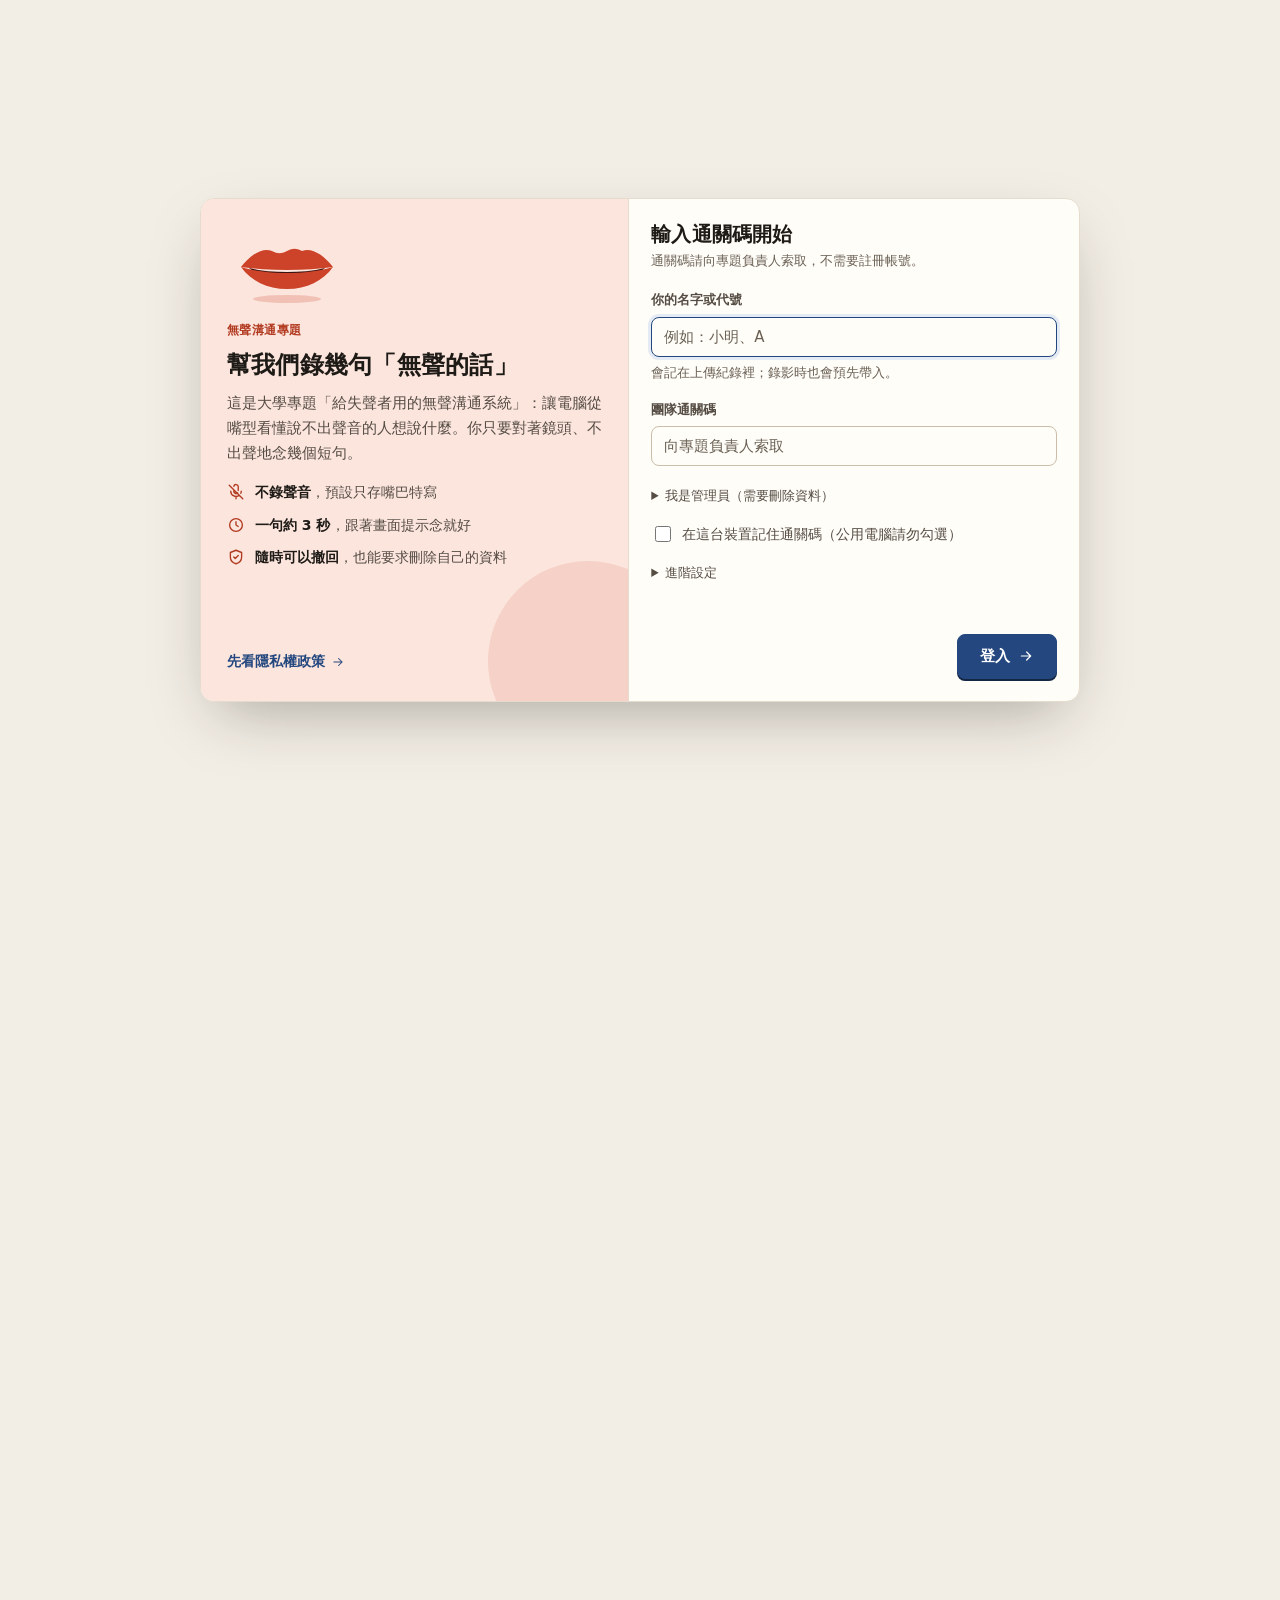
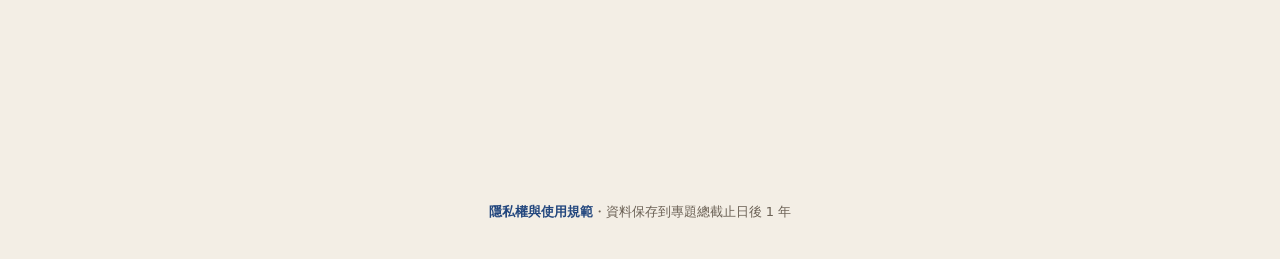
==== commit f2fda84e: "拿掉「唇語」字眼、精簡文字、修手機排版 - 標題與品牌改「無聲溝通專題」，句中「唇語辨識」改「口型辨識」（含匯出檔名、README、HANDOFF、Code.gs 註解） - 分析報告頁：手機上混淆矩" ====
--- a/architecture.html
+++ b/architecture.html
@@ -4,7 +4,7 @@
 <meta charset="utf-8">
 <meta name="viewport" content="width=device-width, initial-scale=1, viewport-fit=cover">
 <meta name="theme-color" content="#f3eee5">
-<title>系統架構｜唇語專題</title>
+<title>系統架構｜無聲溝通專題</title>
 <meta name="robots" content="noindex, nofollow, noarchive, nosnippet, noimageindex">
 <meta name="googlebot" content="noindex, nofollow">
 <meta name="referrer" content="strict-origin-when-cross-origin">
@@ -40,7 +40,7 @@
     <section class="card reveal">
       <div class="card-h">
         <h2>心智圖</h2>
-        <p>五大部分與底下用到的技術。點任何方塊看說明。</p>
+        <p>五大部分與底下用到的技術。</p>
       </div>
       <div class="mindmap" id="mindmap">
         <svg class="mm-lines" id="mmLines" aria-hidden="true"></svg>
@@ -87,7 +87,7 @@
   // ───────── 內容 ─────────
   // 每個節點：title 標題、sub 一句話、what 是什麼、how 在本專題怎麼用、why 為什麼選它、files 相關檔案、limits 限制、links 參考
   const ROOT = {
-    id: "root", title: "無聲溝通系統", sub: "給失聲者用的唇語辨識",
+    id: "root", title: "無聲溝通系統", sub: "看嘴型辨識想說的話",
     what: "使用者對鏡頭無聲說出常用需求詞，系統辨識嘴型、轉成文字並用語音唸出來。屬於無聲語音介面（Silent Speech Interface）與視覺語音辨識（Visual Speech Recognition）。",
     how: "整個系統是一個網站：辨識在使用者的瀏覽器裡完成，後端只負責存資料。資料分成兩份：影片放 Google 雲端硬碟，口型數據放 GitHub 私有 repo。",
     why: "限定有限詞彙、個人化範本，是目前在專題規模下最可行的做法；任意句子的連續辨識連頂尖模型都還有明顯錯誤率。",
--- a/assets/style.css
+++ b/assets/style.css
@@ -8,7 +8,7 @@
   --surface-2: #f2ebe0;
   --ink: #1e1a16;
   --ink-2: #554c43;
-  --muted: #776d62;
+  --muted: #6b6155; /* 在所有淺色底（紙色、卡片、淺朱紅、淺靛藍）上都 ≥ 5:1 */
   --line: #e5dccd;
   --line-strong: #cbbda9;
   --ring: rgba(30, 26, 22, 0.07);
@@ -16,8 +16,9 @@
   --accent-hover: #1b3963;
   --accent-ink: #ffffff;
   --accent-soft: #e5ebf4;
-  --brand: #d4482c;
-  --brand-ink: #b23a20;
+  --brand: #cc4329;   /* 色塊用；上面放白字 4.77:1 */
+  --on-brand: #ffffff; /* 放在 --brand 色塊上的文字 */
+  --brand-ink: #b23a20; /* 朱紅「文字」一律用這個 */
   --brand-soft: #fbe5dd;
   --series-1: #23477e;
   --good: #2e7d46;
@@ -45,10 +46,10 @@
   :root:not([data-theme="light"]) {
     color-scheme: dark;
     --page: #14120f; --surface: #1e1b17; --surface-2: #28241f;
-    --ink: #f2ece2; --ink-2: #cbc1b3; --muted: #9b9083;
+    --ink: #f2ece2; --ink-2: #cbc1b3; --muted: #aca193;
     --line: #322d27; --line-strong: #463f36; --ring: rgba(255, 245, 230, 0.07);
     --accent: #93b4ea; --accent-hover: #adc6f0; --accent-ink: #0f1622; --accent-soft: rgba(147, 180, 234, 0.15);
-    --brand: #ff7a5a; --brand-ink: #ff9a80; --brand-soft: rgba(255, 122, 90, 0.14);
+    --brand: #ff7a5a; --on-brand: #1e0c06; --brand-ink: #ff9a80; --brand-soft: rgba(255, 122, 90, 0.14);
     --series-1: #93b4ea;
     --good: #4fb36b; --good-ink: #6cc786; --good-soft: rgba(79, 179, 107, 0.15);
     --warn-ink: #f0b445; --warn-soft: rgba(240, 180, 69, 0.13);
@@ -71,6 +72,9 @@
 h1 { font-size: 30px; font-weight: 800; letter-spacing: -0.01em; }
 h2 { font-size: 18px; font-weight: 750; }
 p { margin: 0; }
+/* 手機窄欄不要讓最後一行只剩一兩個字；標題換行時兩行長度平均。不支援的瀏覽器照舊排版 */
+p, li, td, dd, label, small, .help { text-wrap: pretty; }
+h1, h2, h3, h4, summary { text-wrap: balance; }
 a { color: var(--accent); text-decoration: none; }
 a:hover { text-decoration: underline; }
 code, .mono { font-family: var(--mono); font-size: 0.92em; }
@@ -348,7 +352,8 @@
 .two-col { display: grid; grid-template-columns: minmax(0, 1fr) minmax(0, 1fr); gap: 28px; }
 .eval-grid { display: grid; grid-template-columns: minmax(0, 1.35fr) minmax(0, 1fr); gap: 28px; }
 .eval-grid > div > .subh:not(:first-child), .stack > .subh:not(:first-child) { margin-top: 24px; }
-@media (max-width: 900px) { .two-col, .eval-grid { grid-template-columns: 1fr; } }
+/* minmax(0, …)：裡面的寬表格才會自己橫向捲動，不會把整頁撐寬 */
+@media (max-width: 900px) { .two-col, .eval-grid { grid-template-columns: minmax(0, 1fr); } }
 .filters { display: flex; gap: 8px; flex-wrap: wrap; align-items: center; }
 .note { font-size: 12px; color: var(--muted); margin-top: 14px; }
 
@@ -665,11 +670,6 @@
 .table td.wrap { white-space: normal; min-width: 180px; }
 
 /* ═════════ 引導錄影 ═════════ */
-.step-h { display: flex; align-items: center; gap: 10px; font-size: 16px; margin: 26px 0 12px; }
-.step-h span { width: 26px; height: 26px; border-radius: 50%; display: grid; place-items: center; background: var(--accent); color: var(--accent-ink); font-size: 14px; flex: none; }
-.howto { border: 1px solid var(--line); border-radius: var(--radius); background: var(--surface-2); padding: 0 16px; }
-.howto > summary { cursor: pointer; padding: 14px 0; font-weight: 650; }
-.howto[open] { padding-bottom: 16px; }
 .howto-grid { display: grid; grid-template-columns: 1fr 1fr; gap: 14px; }
 @media (max-width: 640px) { .howto-grid { grid-template-columns: 1fr; } }
 .howto-fig { margin: 0; background: var(--surface); border: 1px solid var(--line); border-radius: 12px; padding: 12px; }
@@ -696,73 +696,14 @@
 .dodont > div:first-child h4 { color: var(--good-ink); }
 .dodont > div:last-child h4 { color: var(--bad-ink); }
 .dodont ul { margin: 0; padding-left: 18px; font-size: 14px; color: var(--ink-2); display: grid; gap: 3px; }
-.phrase-now { display: flex; justify-content: space-between; align-items: center; gap: 14px; flex-wrap: wrap; padding: 14px 16px; border-radius: 12px; background: var(--accent-soft); border: 1px solid color-mix(in srgb, var(--accent) 30%, transparent); }
-.phrase-big { font-size: 34px; font-weight: 750; line-height: 1.2; letter-spacing: .03em; }
-.phrase-actions { display: flex; flex-direction: column; gap: 8px; align-items: flex-start; }
-.bank { display: grid; gap: 12px; margin-top: 10px; }
-.bank { gap: 8px; }
-.bank-group { border: 1px solid var(--line); border-radius: 10px; padding: 0 12px; background: var(--surface); }
-.bank-group[open] { padding-bottom: 12px; }
-.bank-cat { font-size: 14px; font-weight: 650; color: var(--ink); padding: 10px 0; cursor: pointer; display: flex; align-items: baseline; gap: 8px; flex-wrap: wrap; }
-.bank-cat small { font-size: 12px; font-weight: 400; color: var(--muted); }
-.bank-group.first { border-color: color-mix(in srgb, var(--warn) 45%, var(--line)); }
-.mouth-toggle { align-items: flex-start; padding: 10px 12px; border-radius: 10px; background: var(--surface-2); margin-bottom: 14px; line-height: 1.55; }
-.mouth-toggle input { margin-top: 3px; flex: none; }
 /* 可收合的卡片 */
 details.card.fold > summary { list-style: none; cursor: pointer; margin-bottom: 0; }
 details.card.fold > summary::-webkit-details-marker { display: none; }
 details.card.fold > summary h2::after { content: "▾"; display: inline-block; margin-left: 8px; color: var(--muted); font-size: 13px; transition: transform .2s; }
 details.card.fold:not([open]) > summary h2::after { transform: rotate(-90deg); }
 details.card.fold[open] > summary { margin-bottom: 18px; }
-.phrase-chip { font-size: 14px; padding: 5px 12px; }
-.phrase-chip small { background: var(--surface-2); border-radius: 999px; padding: 0 6px; margin-left: 6px; color: var(--ink-2); }
-.phrase-chip small.zero { color: var(--muted); }
-.phrase-chip.on { background: var(--accent); border-color: var(--accent); color: var(--accent-ink); }
-.phrase-chip.on small { background: color-mix(in srgb, var(--accent-ink) 25%, transparent); color: var(--accent-ink); }
 .inline-input { display: flex; gap: 8px; }
 .inline-input .input { flex: 1; min-width: 0; }
-.ref-lip { display: grid; grid-template-columns: 1fr 200px; gap: 12px; align-items: center; margin-top: 12px; padding: 12px; border: 1px solid var(--line); border-radius: 12px; background: var(--surface-2); }
-@media (max-width: 520px) { .ref-lip { grid-template-columns: 1fr; } }
-.cam { position: relative; border-radius: 14px; overflow: hidden; background: #0d0d0d; aspect-ratio: 4 / 3; max-height: 70vh; margin: 0 auto; }
-@media (max-width: 600px) { .cam { aspect-ratio: 3 / 4; } }
-/* 影片絕對定位填滿框：避免影片尺寸還沒載入時，鏡像翻轉以錯誤的中心點翻過去而偏左 */
-.cam video { position: absolute; inset: 0; width: 100%; height: 100%; object-fit: cover; transform: scaleX(-1); display: block; }
-.cam-cropbox { position: absolute; right: 10px; top: 10px; width: 32%; max-width: 170px; display: none; flex-direction: column; align-items: flex-end; gap: 4px; pointer-events: none; z-index: 2; }
-.cam.on.mouth-only .cam-cropbox { display: flex; }
-.cam-cropbox canvas { width: 100%; aspect-ratio: 4 / 3; border-radius: 10px; border: 2px solid #fff; box-shadow: 0 4px 14px rgba(0,0,0,.4); background: #000; transform: scaleX(-1); display: block; }
-.cam-cropbox span { font-size: 11px; color: #fff; background: rgba(0,0,0,.6); padding: 1px 8px; border-radius: 999px; }
-.cam-oval { position: absolute; left: 50%; top: 47%; height: 74%; aspect-ratio: 3 / 4; transform: translate(-50%, -50%); border: 3px dashed rgba(255,255,255,.75); border-radius: 50%; pointer-events: none; transition: border-color .2s; display: none; }
-.cam.on .cam-oval { display: block; }
-.cam.ready .cam-oval { border-color: #2fd36b; border-style: solid; box-shadow: 0 0 0 4px rgba(47,211,107,.25); }
-.cam-mouth { position: absolute; left: 28%; width: 44%; bottom: 15%; height: 17%; border: 2px dashed rgba(255,255,255,.55); border-radius: 10px; }
-.cam-off { position: absolute; inset: 0; display: grid; place-content: center; justify-items: center; gap: 10px; text-align: center; padding: 16px; color: #ddd; }
-.cam-off .help { color: #aaa; }
-.cam-cue { position: absolute; left: 0; right: 0; bottom: 0; display: flex; flex-direction: column; align-items: center; gap: 8px; padding: 18px 16px 22px; pointer-events: none; }
-.cam-cue:empty { display: none; }
-.cue-text { font-size: clamp(28px, 7vw, 54px); font-weight: 800; color: #fff; text-shadow: 0 2px 12px rgba(0,0,0,.6); letter-spacing: .04em; }
-.cam-cue.speak { background: linear-gradient(transparent, rgba(42,120,214,.85)); }
-.cam-cue.still { background: linear-gradient(transparent, rgba(0,0,0,.65)); }
-.cam-cue.still .cue-text { font-size: clamp(22px, 5vw, 36px); color: #ddd; }
-.cam-cue.count { inset: 0; justify-content: center; background: rgba(0,0,0,.35); }
-.cam-cue.count .cue-text { font-size: 96px; }
-.cam-cue.rest .cue-text, .cam-cue.done .cue-text { font-size: clamp(18px, 4vw, 26px); }
-.cam-cue.rest, .cam-cue.done { background: linear-gradient(transparent, rgba(0,0,0,.6)); }
-.cue-bar { width: min(320px, 70%); height: 5px; border-radius: 999px; background: rgba(255,255,255,.85); transform-origin: left; animation: cue-bar linear forwards; }
-@keyframes cue-bar { from { transform: scaleX(1); } to { transform: scaleX(0); } }
-.cam-checks { list-style: none; margin: 10px 0 0; padding: 0; display: grid; grid-template-columns: repeat(4, minmax(0, 1fr)); gap: 8px; }
-@media (max-width: 600px) { .cam-checks { grid-template-columns: repeat(2, minmax(0, 1fr)); } }
-.cam-checks li { display: flex; align-items: center; gap: 8px; padding: 8px 10px; border-radius: 10px; background: var(--surface-2); font-size: 13px; color: var(--muted); }
-.cam-checks .ci { width: 20px; height: 20px; border-radius: 50%; display: grid; place-items: center; font-size: 12px; font-weight: 700; background: var(--line); color: var(--ink-2); flex: none; }
-.cam-checks li.ok { color: var(--good-ink); }
-.cam-checks li.ok .ci { background: var(--good); color: #fff; }
-.cam-checks li.bad { color: var(--bad-ink); background: var(--bad-soft); }
-.cam-checks li.bad .ci { background: var(--bad); color: #fff; }
-.takes-box { margin-top: 18px; padding-top: 16px; border-top: 1px solid var(--line); }
-.takes { list-style: none; margin: 0 0 12px; padding: 0; display: grid; gap: 8px; }
-.take { display: flex; align-items: center; gap: 12px; padding: 8px; border: 1px solid var(--line); border-radius: 10px; }
-.take-v { width: 88px; aspect-ratio: 4 / 3; object-fit: cover; border-radius: 8px; background: #000; transform: scaleX(-1); cursor: pointer; flex: none; }
-.take-info { flex: 1; min-width: 0; display: flex; flex-direction: column; }
-.take-info small { color: var(--muted); font-size: 12px; }
 
 /* ═════════ 隱私權、同意、頁尾 ═════════ */
 .container.narrow { max-width: 860px; }
@@ -782,6 +723,17 @@
 .policy ul { margin: 6px 0; padding-left: 20px; }
 .policy-table td { white-space: normal; vertical-align: top; line-height: 1.6; }
 .policy-table td:first-child { white-space: nowrap; font-weight: 600; }
+/* 手機上三欄太擠：每一列改成上下排，「存在哪裡」接在內容下面 */
+@media (max-width: 560px) {
+  .policy-table thead { display: none; }
+  .policy-table, .policy-table tbody, .policy-table tr, .policy-table td { display: block; }
+  .policy-table tr { padding: 12px 0; border-bottom: 1px solid var(--line); }
+  .policy-table tr:last-child { border-bottom: 0; }
+  .policy-table td { padding: 0; border: 0; }
+  .policy-table td:first-child { margin-bottom: 2px; }
+  .policy-table td:last-child { margin-top: 4px; color: var(--muted); font-size: 13px; }
+  .policy-table td:last-child::before { content: "存放："; }
+}
 .retention-box { display: grid; grid-template-columns: repeat(3, minmax(0, 1fr)); gap: 10px; margin: 12px 0 6px; }
 @media (max-width: 560px) { .retention-box { grid-template-columns: 1fr; } }
 .retention-box > div { padding: 12px; border-radius: 10px; background: var(--accent-soft); display: flex; flex-direction: column; gap: 2px; }
@@ -811,7 +763,7 @@
 [data-icon] { display: inline-flex; align-items: center; gap: 6px; }
 
 /* 頂部列：朱紅品牌章＋底線式導覽 */
-.brand-mark { background: var(--brand); color: #fff; border-radius: 9px; transform: rotate(-4deg); box-shadow: 0 2px 0 color-mix(in srgb, var(--brand) 60%, #000); transition: transform .3s var(--spring); }
+.brand-mark { background: var(--brand); color: var(--on-brand); border-radius: 9px; transform: rotate(-4deg); box-shadow: 0 2px 0 color-mix(in srgb, var(--brand) 60%, #000); transition: transform .3s var(--spring); }
 .brand:hover .brand-mark { transform: rotate(3deg) scale(1.06); }
 .brand-text strong { font-size: 16px; font-weight: 800; letter-spacing: .02em; }
 .brand-text small { font-size: 11.5px; letter-spacing: .04em; }
@@ -835,7 +787,7 @@
 .btn:active:not(:disabled) { transform: translateY(1px); transition-duration: .05s; }
 .btn.primary { box-shadow: 0 2px 0 color-mix(in srgb, var(--accent) 55%, #000); }
 .btn.primary:hover:not(:disabled) { box-shadow: 0 4px 0 color-mix(in srgb, var(--accent) 55%, #000); }
-.btn.rec { background: var(--brand); border-color: var(--brand); color: #fff; box-shadow: 0 2px 0 color-mix(in srgb, var(--brand) 55%, #000); }
+.btn.rec { background: var(--brand); border-color: var(--brand); color: var(--on-brand); box-shadow: 0 2px 0 color-mix(in srgb, var(--brand) 55%, #000); }
 .btn.rec:hover:not(:disabled) { background: color-mix(in srgb, var(--brand) 88%, #000); }
 .btn.danger-solid { background: var(--bad); border-color: var(--bad); color: #fff; }
 .btn.danger-solid:hover:not(:disabled) { background: color-mix(in srgb, var(--bad) 88%, #000); }
@@ -858,6 +810,10 @@
 /* 進場：卡片依序淡入 */
 .enter { animation: enter-up .5s var(--ease) both; animation-delay: calc(min(var(--enter, 0), 8) * 60ms); }
 @keyframes enter-up { from { opacity: 0; transform: translateY(12px); } }
+/* 裝著手機固定引導列（#gCoach）的面板只淡入、不位移：
+   祖先元素一有 transform，position: fixed 就會改以那個祖先為基準，引導列會跑到頁面中間（M1） */
+#tab-guide:not([hidden]), #tab-guide.enter { animation-name: fade-in; }
+@keyframes fade-in { from { opacity: 0; } }
 
 /* 表單錯誤 */
 .field-err { display: flex; align-items: center; gap: 6px; margin-top: 6px; font-size: 13px; font-weight: 600; color: var(--bad-ink); }
@@ -921,9 +877,6 @@
 .toast-icon { width: 22px; height: 22px; }
 @keyframes toast-in { from { opacity: 0; transform: translateX(24px); } }
 
-/* 有底部引導列時，提示訊息往上移，不要蓋住按鈕 */
-body.has-coach .toasts { bottom: 100px; }
-@media (max-width: 600px) { body.has-coach .toasts { bottom: calc(150px + env(safe-area-inset-bottom)); } }
 
 /* App 內建瀏覽器提醒 */
 .inapp { display: flex; gap: 12px; align-items: flex-start; padding: 14px 16px; border-radius: var(--radius); background: var(--warn-soft); border: 1px solid color-mix(in srgb, var(--warn) 40%, transparent); margin-bottom: 18px; color: var(--ink); }
@@ -931,82 +884,6 @@
 .inapp p { font-size: 14px; color: var(--ink-2); margin-top: 2px; }
 .inapp .btn { margin-top: 8px; }
 
-/* ───────── 引導錄影：步驟列與「下一步」 ───────── */
-.coach { position: sticky; bottom: 12px; z-index: 6; margin-top: 22px; display: flex; align-items: center; gap: 14px; flex-wrap: wrap;
-  padding: 12px 12px 12px 16px; border-radius: 14px; background: var(--ink); color: var(--surface); box-shadow: var(--shadow-lg); }
-.coach-steps { display: flex; gap: 6px; flex: none; }
-.coach-steps span { width: 26px; height: 26px; border-radius: 50%; display: grid; place-items: center; font-size: 12px; font-weight: 800;
-  background: color-mix(in srgb, var(--surface) 14%, transparent); color: color-mix(in srgb, var(--surface) 70%, transparent); transition: background .3s, color .3s, transform .3s var(--spring); }
-.coach-steps span.on { background: var(--brand); color: #fff; transform: scale(1.1); }
-.coach-steps span.done { background: var(--good); color: #fff; }
-.coach-msg { flex: 1 1 200px; min-width: 0; }
-.coach-msg strong { display: block; font-size: 15px; line-height: 1.35; }
-.coach-msg small { display: block; font-size: 12.5px; color: color-mix(in srgb, var(--surface) 70%, transparent); margin-top: 2px; }
-.coach-msg.swap { animation: coach-swap .35s var(--ease); }
-@keyframes coach-swap { from { opacity: 0; transform: translateY(6px); } }
-.coach .btn { flex: none; }
-.coach .btn:not(.rec):not(.primary) { background: var(--surface); color: var(--ink); border-color: var(--surface); }
-.coach .btn.primary { background: var(--surface); color: var(--ink); border-color: var(--surface); box-shadow: none; }
-@media (max-width: 600px) {
-  .coach { position: fixed; left: 10px; right: 10px; bottom: calc(10px + env(safe-area-inset-bottom)); margin: 0; z-index: 30; }
-  .coach-steps { display: none; }
-  body.has-coach main { padding-bottom: 120px; }
-  .coach .btn { flex: 1 1 100%; padding: 13px 16px; font-size: 16px; }
-}
-
-/* 步驟標題：完成時打勾 */
-.step-h span { transition: background .3s, transform .35s var(--spring); }
-.step-h.done span { background: var(--good); color: #fff; font-size: 0; }
-.step-h.done span::before { content: "✓"; font-size: 14px; }
-.step-h.now span { background: var(--brand); color: #fff; transform: scale(1.12); box-shadow: 0 0 0 5px var(--brand-soft); }
-.step-h.done span, .step-h.now span { animation: pop .4s var(--spring); }
-@keyframes pop { 0% { transform: scale(.6); } 100% { transform: scale(1); } }
-.step-h.now span { animation: pop-now .4s var(--spring) forwards; }
-@keyframes pop-now { 0% { transform: scale(.6); } 100% { transform: scale(1.12); } }
-
-/* 目前這一句：像蓋章一樣出現 */
-.phrase-now { background: var(--brand-soft); border-color: color-mix(in srgb, var(--brand) 28%, transparent); }
-.phrase-now .eyebrow { color: var(--brand-ink); }
-.phrase-big.stamp { animation: stamp .45s var(--spring); }
-@keyframes stamp { 0% { opacity: 0; transform: scale(1.35) rotate(-3deg); } 100% { opacity: 1; transform: none; } }
-.phrase-chip { transition: transform .15s var(--ease), background .15s, border-color .15s, color .15s; }
-.phrase-chip:active { transform: scale(.95); }
-.phrase-chip.on { background: var(--brand); border-color: var(--brand); color: #fff; }
-.phrase-chip.on small { background: rgba(255, 255, 255, .25); color: #fff; }
-.chip:hover { border-color: var(--brand); color: var(--brand-ink); }
-.bank-group.first { border-color: color-mix(in srgb, var(--brand) 35%, var(--line)); }
-.bank-cat .ico { color: var(--brand); }
-@media (pointer: coarse) { .phrase-chip { min-height: 40px; padding: 7px 14px; } .chip { min-height: 36px; } }
-
-/* 鏡頭：準備好時框線呼吸、錄影中紅框＋REC */
-.cam { border-radius: 16px; }
-.cam.ready .cam-oval { animation: breathe 1.8s ease-in-out infinite; }
-@keyframes breathe { 50% { box-shadow: 0 0 0 10px rgba(47, 211, 107, .12); } }
-.cam-rec { position: absolute; left: 12px; top: 12px; z-index: 3; display: none; align-items: center; gap: 6px; padding: 4px 10px 4px 8px; border-radius: 999px; background: rgba(0, 0, 0, .55); color: #fff; font: 800 12px var(--font); letter-spacing: .08em; }
-.cam-rec::before { content: ""; width: 9px; height: 9px; border-radius: 50%; background: #ff4b36; animation: blink 1s steps(2, start) infinite; }
-@keyframes blink { to { visibility: hidden; } }
-.cam.recording { box-shadow: 0 0 0 3px var(--brand), 0 0 0 9px var(--brand-soft); }
-.cam.recording .cam-rec { display: inline-flex; }
-.cam-cue.count .cue-text { animation: count-pop .7s var(--ease); }
-@keyframes count-pop { 0% { transform: scale(1.8); opacity: 0; } 30% { opacity: 1; } 100% { transform: scale(1); } }
-.cam-cue.speak { background: linear-gradient(transparent, color-mix(in srgb, var(--brand) 88%, transparent)); }
-.cam-cue.speak .cue-text { animation: cue-in .3s var(--spring); }
-@keyframes cue-in { from { transform: translateY(14px) scale(.9); opacity: 0; } }
-.cam-cue.fail { inset: 0; justify-content: center; background: rgba(20, 10, 8, .72); pointer-events: auto; }
-.cam-cue.fail .cue-text { font-size: clamp(20px, 4.5vw, 28px); text-align: center; }
-.cam-cue.fail .cue-sub { color: #e9ddd6; font-size: 14px; text-align: center; max-width: 32ch; line-height: 1.6; }
-.cam-cue.done .cue-text { display: inline-flex; align-items: center; gap: 10px; }
-.cue-check { width: 44px; height: 44px; border-radius: 50%; background: #2fd36b; display: grid; place-items: center; animation: pop .45s var(--spring); }
-.cue-check svg { width: 26px; height: 26px; stroke: #fff; stroke-width: 3; stroke-dasharray: 30; stroke-dashoffset: 30; animation: draw .4s .15s ease forwards; }
-@keyframes draw { to { stroke-dashoffset: 0; } }
-.cam-checks li { transition: background .25s, color .25s; }
-.cam-checks li.ok .ci { animation: pop .35s var(--spring); }
-
-/* 錄好的片段：滑進來 */
-.take { animation: take-in .4s var(--spring); background: var(--surface); }
-@keyframes take-in { from { opacity: 0; transform: translateX(-14px); } }
-.takes-box { border-top: 0; margin-top: 22px; padding: 16px; border-radius: var(--radius); background: var(--good-soft); }
-.takes-box .subh { color: var(--good-ink); display: flex; align-items: center; gap: 6px; }
 
 /* ───────── 報告：區塊目錄、低於隨機的警示 ───────── */
 .toc { position: sticky; top: 64px; z-index: 5; display: flex; gap: 6px; overflow-x: auto; scrollbar-width: none; padding: 8px 0; margin: -6px 0 14px; background: var(--page); }
@@ -1032,3 +909,362 @@
   .talk-lips .tl-mouth { transform: scaleY(.6); }
   .mm-path { stroke-dashoffset: 0; }
 }
+
+/* ═════════ 錄影頁：病床邊的溝通板 ═════════
+ * 設計語彙取自輔助溝通板（AAC）：灰綠的病房白、板岩墨、按類別上色的詞卡格。
+ * 大膽的地方只有一處：鏡頭下那句楷體大字。顏色只代表類別；紅色只用在「錄」。
+ * 這組 token 只套在 index.html（body.pg-record），其他頁還是原本的樣子。 */
+@font-face {
+  font-family: "LR Kai";
+  /* 霞鶩文楷 TC 的子集（只有句庫用到的字），OFL-1.1，見 assets/fonts/OFL.txt；由 tools/make-kai-subset.py 產生 */
+  src: url("fonts/wenkai-tc-subset.woff2") format("woff2");
+  font-display: swap;
+}
+@media (pointer: coarse), (max-width: 600px) { .chip { min-height: 44px; } }
+.sr-only { position: absolute; width: 1px; height: 1px; padding: 0; margin: -1px; overflow: hidden; clip: rect(0 0 0 0); white-space: nowrap; border: 0; }
+
+.pg-record {
+  --page: #f4f6f5; --surface: #ffffff; --surface-2: #e9eeef;
+  --ink: #1f2b33; --ink-2: #44525c; --muted: #5a6770;
+  --line: #d5dcdf; --line-strong: #b5c0c5; --ring: rgba(31, 43, 51, 0.07);
+  --accent: #1f2b33; --accent-hover: #2e3f4a; --accent-ink: #f4f6f5; --accent-soft: #e3e8ea;
+  --brand: #d23b3b; --on-brand: #ffffff; --brand-ink: #b8302f; --brand-soft: #f9e1df;
+  --board: #e3e8ea; --cam-bg: #2b3640; --strip: #1f2b33; --on-strip: #f4f6f5;
+  --tile-core: #ffffff; --tile-core-line: #9aa5ab;
+  /* 類別色：參考溝通板的顏色分類慣例，色調壓低；上面放板岩墨的字都 ≥ 9.7:1 */
+  --cat-1: #f6d6dc; --cat-2: #f3e3a0; --cat-3: #f5cda8; --cat-4: #d3e3c8; --cat-5: #cfdeee;
+  --scrim: rgba(23, 33, 42, 0.45);
+  --kai: "LR Kai", "BiauKai", "DFKai-SB", "KaiTi", serif;
+}
+@media (prefers-color-scheme: dark) {
+  :root:not([data-theme="light"]) .pg-record {
+    /* 夜間病房：偏藍的板岩色，不用接近純黑 */
+    --page: #17212a; --surface: #1c2731; --surface-2: #24313c;
+    --ink: #e6ecee; --ink-2: #c3cdd2; --muted: #9fadb5;
+    --line: #2c3a45; --line-strong: #41515d; --ring: rgba(230, 236, 238, 0.07);
+    --accent: #e6ecee; --accent-hover: #ffffff; --accent-ink: #17212a; --accent-soft: rgba(230, 236, 238, 0.12);
+    --brand: #ef6b64; --on-brand: #17212a; --brand-ink: #f2857f; --brand-soft: rgba(239, 107, 100, 0.15);
+    --board: #202c36; --cam-bg: #0f171d; --strip: #e6ecee; --on-strip: #17212a;
+    --tile-core: #2c3a45; --tile-core-line: #4a5a66;
+    --cat-1: #4a2f37; --cat-2: #4a4224; --cat-3: #4d3424; --cat-4: #2f4230; --cat-5: #283c50;
+    --scrim: rgba(0, 0, 0, 0.55);
+  }
+}
+
+/* 頁首：只留分頁和資料庫狀態，不再疊三層說明 */
+.pg-record .container { padding-top: 12px; }
+.rec-head { display: flex; align-items: flex-end; justify-content: space-between; gap: 12px; border-bottom: 1px solid var(--line); margin-bottom: 14px; }
+.pg-record .rec-head .tabs { background: none; border: 0; border-radius: 0; padding: 0; gap: 20px; }
+.pg-record .rec-head .tabs button { background: none; border-radius: 0; padding: 10px 0 9px; border-bottom: 3px solid transparent; font-size: 15px; box-shadow: none; }
+.pg-record .rec-head .tabs button[aria-selected="true"] { background: none; box-shadow: none; color: var(--ink); border-bottom-color: var(--ink); font-weight: 700; }
+.rec-lib { font-size: 13px; color: var(--muted); padding-bottom: 10px; white-space: nowrap; }
+.pg-record .inapp { margin-bottom: 14px; }
+/* 引導錄影時不顯示右欄（口型追蹤只在處理影片時才有內容；S1） */
+body.on-guide .layout { grid-template-columns: 1fr; }
+body.on-guide .col-side { display: none; }
+#tab-guide { min-width: 0; }
+
+.rec-studio { display: grid; gap: 24px; }
+.rec-main { min-width: 0; }
+
+/* 鏡頭＋字幕條＝同一塊螢幕。寬度跟著可用高度走：錄影鍵一定在第一屏 */
+.rec-screen { --chrome: 400px; margin: 0 auto; width: min(100%, calc((100svh - var(--chrome)) * 3 / 4)); min-width: 240px; }
+.cam { position: relative; aspect-ratio: 3 / 4; background: var(--cam-bg); border-radius: 14px 14px 0 0; overflow: hidden; }
+/* 影片絕對定位填滿框：避免影片尺寸還沒載入時，鏡像翻轉以錯誤的中心點翻過去而偏左 */
+.cam video, .cam-lips { position: absolute; inset: 0; width: 100%; height: 100%; object-fit: cover; transform: scaleX(-1); display: block; }
+.cam-lips { pointer-events: none; }
+.cam:not(.on) .cam-lips { display: none; }
+.cam-oval { position: absolute; left: 50%; top: 45%; height: 64%; aspect-ratio: 3 / 4; translate: -50% -50%; border: 3px dashed rgba(255, 255, 255, 0.75); border-radius: 50%; pointer-events: none; transition: border-color .25s; display: none; }
+.cam.on .cam-oval { display: block; }
+/* 對準了：虛線變實線（不用綠色，綠色是「照護請求」的類別色） */
+.cam.ready .cam-oval { border-style: solid; border-color: #ffffff; }
+.cam-cropbox { position: absolute; right: 10px; top: 10px; width: 24%; max-width: 128px; display: none; flex-direction: column; align-items: flex-end; gap: 4px; pointer-events: none; z-index: 2; }
+.cam.on.mouth-only .cam-cropbox { display: flex; }
+.cam.on.mouth-only.recording .cam-cropbox { display: none; }
+.cam-cropbox canvas { width: 100%; aspect-ratio: 4 / 3; border-radius: 8px; border: 2px solid rgba(255, 255, 255, 0.85); background: #000; transform: scaleX(-1); display: block; }
+.cam-cropbox span { font-size: 11px; white-space: nowrap; color: #fff; background: rgba(0, 0, 0, 0.6); padding: 1px 8px; border-radius: 999px; }
+.cam-rec { position: absolute; left: 12px; top: 12px; z-index: 3; display: none; align-items: center; gap: 6px; padding: 3px 10px 3px 8px; border-radius: 999px; background: rgba(0, 0, 0, 0.55); color: #fff; font: 700 13px var(--font); }
+.cam-rec::before { content: ""; width: 9px; height: 9px; border-radius: 50%; background: #ff5a52; animation: rec-blink 1s steps(2, start) infinite; }
+@keyframes rec-blink { to { visibility: hidden; } }
+.cam.recording .cam-rec { display: inline-flex; }
+.cam.recording { box-shadow: inset 0 0 0 3px var(--brand); }
+.cam-off { position: absolute; inset: 0; display: grid; place-content: center; justify-items: center; gap: 12px; text-align: center; padding: 24px; color: #e6ecee; }
+.cam-off p { font-size: 14px; color: #c3ccd1; max-width: 22em; }
+.cam-off .btn.primary { background: #f4f6f5; border-color: #f4f6f5; color: #1f2b33; }
+/* 四個檢查點疊在鏡頭底部（鏡頭永遠是深色，所以用固定的淺色字） */
+.cam-checks { position: absolute; left: 0; right: 0; bottom: 0; z-index: 2; display: flex; justify-content: center; flex-wrap: wrap; gap: 4px 16px; list-style: none; margin: 0; padding: 8px 10px; background: rgba(10, 16, 20, 0.66); font-size: 14px; color: #d3dade; }
+.cam:not(.on) .cam-checks { display: none; }
+.cam-checks li { display: flex; align-items: center; gap: 6px; }
+.cam-checks i { width: 10px; height: 10px; border-radius: 50%; border: 1.5px solid #d3dade; transition: background .25s, border-color .25s, transform .25s var(--spring); }
+.cam-checks li.ok { color: #ffffff; }
+.cam-checks li.ok i { background: #ffffff; border-color: #ffffff; transform: scale(1.15); }
+.cam-checks li.bad { color: #ffffff; font-weight: 700; }
+/* 錄影中的提示疊在鏡頭上，眼睛不用離開畫面 */
+.cam-cue { position: absolute; left: 50%; bottom: 52px; translate: -50% 0; z-index: 3; display: flex; align-items: center; gap: 10px; padding: 5px 18px; border-radius: 999px; background: rgba(10, 16, 20, 0.74); color: #fff; font-size: 18px; font-weight: 700; white-space: nowrap; pointer-events: none; }
+.cam-cue:empty { display: none; }
+.cam-cue.count { inset: 0; translate: none; justify-content: center; border-radius: 0; background: rgba(0, 0, 0, 0.3); font-size: 96px; text-shadow: 0 2px 12px rgba(0, 0, 0, 0.5); }
+.cam-cue.count .cue-text { animation: rec-count .7s var(--ease); }
+@keyframes rec-count { 0% { transform: scale(1.7); opacity: 0; } 30% { opacity: 1; } 100% { transform: scale(1); } }
+.cam-cue.fail { inset: 0; translate: none; flex-direction: column; justify-content: center; gap: 8px; border-radius: 0; padding: 20px; background: rgba(15, 23, 29, 0.84); white-space: normal; text-align: center; pointer-events: auto; cursor: pointer; }
+.cam-cue.fail .cue-sub { font-size: 14px; font-weight: 400; color: #d3dade; max-width: 32ch; line-height: 1.6; }
+.cue-check { width: 26px; height: 26px; border-radius: 50%; background: #ffffff; display: grid; place-items: center; animation: rec-pop .4s var(--spring); }
+.cue-check svg { width: 16px; height: 16px; stroke: #1f2b33; stroke-width: 3; stroke-dasharray: 30; stroke-dashoffset: 30; animation: rec-draw .4s .12s ease forwards; }
+@keyframes rec-pop { from { transform: scale(.5); opacity: 0; } }
+@keyframes rec-draw { to { stroke-dashoffset: 0; } }
+
+.rec-strip { container-type: inline-size; position: relative; background: var(--strip); color: var(--on-strip); border-radius: 0 0 14px 14px; padding: 10px 16px; text-align: center; overflow: hidden; }
+/* 閉嘴／念／閉嘴的節奏條 */
+.rec-timing { position: absolute; left: 0; right: 0; top: 0; height: 5px; display: flex; opacity: 0; transition: opacity .2s; }
+.rec-timing.show { opacity: 1; }
+.rec-timing span { height: 100%; position: relative; overflow: hidden; background: color-mix(in srgb, var(--on-strip) 22%, transparent); }
+.rec-timing span.speak { background: color-mix(in srgb, var(--brand) 40%, transparent); }
+.rec-timing i { position: absolute; inset: 0; background: var(--on-strip); transform-origin: left; transform: scaleX(0); }
+.rec-timing span.speak i { background: var(--brand); }
+/* 要念的句子：一律一行，字越多字越小；超過 8 個字的自訂句才換成兩行。高度固定，換句子時按鈕不跳 */
+.rec-say { height: 74px; display: flex; align-items: center; justify-content: center; font: 400 min(64px, calc(86cqw / (var(--n, 2) * 1.06))) / 1.15 var(--kai); letter-spacing: .06em; white-space: nowrap; transition: opacity .25s; }
+.rec-say.sans { font-family: var(--font); font-weight: 700; letter-spacing: .02em; }
+.rec-say.long { font-size: 28px; white-space: normal; line-height: 1.3; overflow: hidden; }
+.rec-say.is-empty { font: 400 18px/1.4 var(--font); letter-spacing: 0; }
+.rec-say.dim { opacity: .38; }
+.rec-say.stamp { animation: rec-stamp .42s cubic-bezier(.2, .9, .3, 1.3); }
+@keyframes rec-stamp { from { transform: scale(1.12); opacity: 0; } }
+
+.rec-guide { text-align: center; margin: 10px 0 0; font-size: 16px; line-height: 1.5; min-height: 1.5em; }
+.rec-skip { background: none; border: 0; padding: 4px 6px; margin-left: 6px; color: var(--ink-2); text-decoration: underline; text-underline-offset: 3px; cursor: pointer; font: 14px var(--font); }
+
+/* 相機式控制列：換一句｜錄影鍵｜連續錄幾次 */
+.rec-controls { display: grid; grid-template-columns: 1fr auto 1fr; align-items: center; gap: 4px 12px; margin: 8px auto 0; max-width: 440px; }
+.rec-side { justify-self: center; display: flex; flex-direction: column; align-items: center; gap: 2px; background: none; border: 0; min-width: 76px; min-height: 56px; padding: 6px 8px; border-radius: 10px; cursor: pointer; color: var(--ink); font: 14px var(--font); }
+.rec-side svg { width: 24px; height: 24px; }
+.rec-side b { font-size: 15px; }
+.rec-side:hover { background: var(--surface-2); }
+.rec-shutter { position: relative; width: 80px; height: 80px; border-radius: 50%; border: 0; background: none; padding: 0; cursor: pointer; }
+.rec-shutter svg { position: absolute; inset: 0; width: 100%; height: 100%; transform: rotate(-90deg); }
+.rec-shutter .track { fill: none; stroke: var(--ink); stroke-width: 4; }
+.rec-shutter .prog { fill: none; stroke: var(--brand); stroke-width: 4; stroke-linecap: round; stroke-dasharray: 239; stroke-dashoffset: 239; }
+.rec-shutter .core { position: absolute; left: 50%; top: 50%; width: 60px; height: 60px; translate: -50% -50%; border-radius: 50%; background: var(--brand); transition: width .25s var(--ease), height .25s var(--ease), border-radius .25s, background .25s; }
+.rec-shutter[aria-disabled="true"] .track { stroke: var(--line-strong); }
+.rec-shutter[aria-disabled="true"] .core { background: var(--line); }
+/* 停止：方塊＋紅框，和「錄」長得不一樣（M2） */
+.rec-shutter.stop .core { width: 28px; height: 28px; border-radius: 6px; }
+.rec-shutter.stop .track { stroke: var(--brand); }
+/* 按鈕剛換意思：先鎖 0.7 秒（M2） */
+.rec-shutter.locked { pointer-events: none; }
+.rec-settings { grid-column: 1 / -1; display: flex; justify-content: center; align-items: center; flex-wrap: wrap; gap: 4px 18px; font-size: 14px; color: var(--ink-2); }
+.rec-speaker { display: inline-flex; align-items: center; gap: 6px; }
+.rec-speaker input { width: 6.5em; border: 0; border-bottom: 1.5px solid var(--line-strong); background: transparent; color: var(--ink); font: 600 14px var(--font); padding: 6px 2px 4px; border-radius: 0; }
+.rec-speaker input:focus { outline: none; border-bottom-color: var(--ink); }
+.rec-speaker input[aria-invalid="true"] { border-bottom-color: var(--brand); }
+.rec-switch { position: relative; display: inline-flex; align-items: center; gap: 8px; min-height: 36px; cursor: pointer; }
+.rec-switch input { position: absolute; opacity: 0; width: 1px; height: 1px; }
+.rec-switch .knob { width: 34px; height: 20px; border-radius: 999px; background: var(--line-strong); position: relative; transition: background .2s; flex: none; }
+.rec-switch .knob::after { content: ""; position: absolute; left: 2px; top: 2px; width: 16px; height: 16px; border-radius: 50%; background: var(--page); transition: translate .2s var(--ease); }
+.rec-switch input:checked + .knob { background: var(--ink); }
+.rec-switch input:checked + .knob::after { translate: 14px 0; }
+.rec-switch input:focus-visible + .knob { outline: 2px solid var(--ink); outline-offset: 2px; }
+.rec-link { display: block; margin: 4px auto 0; background: none; border: 0; color: var(--ink-2); text-decoration: underline; text-underline-offset: 3px; cursor: pointer; font: 14px var(--font); padding: 6px; }
+
+/* 參考嘴型（資料庫裡有人念過這句時才出現） */
+.ref-lip { display: grid; grid-template-columns: 1fr 160px; gap: 12px; align-items: center; margin: 14px auto 0; max-width: 520px; padding: 10px 12px; border-top: 1px solid var(--line); }
+.ref-lip strong { font-size: 14px; }
+
+/* 錄好的片段 */
+.rec-takes { margin: 16px auto 0; max-width: 560px; border-top: 1px solid var(--line); padding-top: 14px; }
+.rec-takes-head { display: flex; align-items: baseline; justify-content: space-between; gap: 8px; margin-bottom: 10px; }
+.rec-takes-head strong { font-size: 16px; }
+.rec-takes-head small { font-size: 13px; color: var(--muted); }
+.takes { list-style: none; margin: 0; padding: 0; display: flex; flex-wrap: wrap; gap: 8px; }
+.take { position: relative; width: 84px; animation: rec-pop .3s var(--spring); }
+.take-v { width: 100%; aspect-ratio: 4 / 3; object-fit: cover; border-radius: 6px; background: #000; transform: scaleX(-1); cursor: pointer; display: block; }
+.take .icon-btn { position: absolute; right: -6px; top: -6px; width: 26px; height: 26px; border-radius: 50%; background: var(--surface); border: 1px solid var(--line-strong); color: var(--ink); font-size: 15px; line-height: 1; display: grid; place-items: center; cursor: pointer; padding: 0; }
+.rec-takes .actions { margin-top: 12px; }
+
+/* 溝通板 */
+.rec-board { background: var(--board); border-radius: 12px; padding: 10px; }
+.rec-board-head { display: flex; align-items: center; justify-content: space-between; gap: 8px; padding: 2px 2px 10px; }
+.rec-board-head h2 { font-size: 17px; margin: 0; }
+.rec-board-tools { display: flex; align-items: center; gap: 6px; }
+.rec-rand { display: inline-flex; align-items: center; gap: 6px; background: var(--page); border: 1px solid var(--line); border-radius: 8px; padding: 6px 12px; min-height: 40px; cursor: pointer; color: var(--ink); font: 14px var(--font); }
+.rec-close { background: none; border: 0; color: var(--ink-2); font: 15px var(--font); padding: 8px 6px; cursor: pointer; display: none; }
+.rec-grp { margin-top: 12px; }
+.rec-grp:first-child { margin-top: 0; }
+.rec-grp-name { display: flex; align-items: center; gap: 8px; font-size: 13px; color: var(--ink-2); margin: 0 2px 6px; }
+.rec-grp-name i { width: 12px; height: 12px; border-radius: 3px; background: var(--sw); border: 1px solid color-mix(in srgb, var(--ink) 20%, transparent); flex: none; }
+.rec-tiles { display: grid; grid-template-columns: repeat(3, minmax(0, 1fr)); gap: 5px; }
+.rec-tile { position: relative; min-height: 56px; border: 0; border-radius: 6px; background: var(--sw); color: var(--ink); font: 400 17px/1.25 var(--font); padding: 10px 6px; cursor: pointer; transition: transform .12s var(--ease); overflow-wrap: anywhere; }
+.rec-tile:active { transform: scale(.96); }
+.rec-tile .n { position: absolute; right: 5px; top: 3px; font-size: 11px; color: var(--ink-2); }
+.rec-tile[aria-pressed="true"] { box-shadow: inset 0 0 0 3px var(--ink); }
+.rec-grp.core .rec-tile { --sw: var(--tile-core); font-weight: 700; box-shadow: inset 0 0 0 1px var(--tile-core-line); }
+.rec-grp.core .rec-tile[aria-pressed="true"] { box-shadow: inset 0 0 0 3px var(--ink); }
+.rec-grp.core { --sw: var(--tile-core); }
+.rec-grp.cat-1 { --sw: var(--cat-1); } .rec-grp.cat-2 { --sw: var(--cat-2); } .rec-grp.cat-3 { --sw: var(--cat-3); }
+.rec-grp.cat-4 { --sw: var(--cat-4); } .rec-grp.cat-5 { --sw: var(--cat-5); }
+.rec-grp.extra { --sw: var(--page); }
+.rec-grp.extra .rec-tile { box-shadow: inset 0 0 0 1px var(--line); }
+.rec-grp.extra .rec-tile[aria-pressed="true"] { box-shadow: inset 0 0 0 3px var(--ink); }
+.rec-own { display: flex; gap: 6px; margin-top: 12px; }
+.rec-own .input { flex: 1; min-width: 0; height: 44px; background: var(--page); }
+.rec-own .btn { height: 44px; }
+.rec-scrim { display: none; }
+
+/* 標準錄法（從底部拉出的說明） */
+.dialog.howto-dlg { width: min(640px, calc(100vw - 24px)); }
+.howto-dlg .dialog-h { display: flex; align-items: center; justify-content: space-between; gap: 8px; margin-bottom: 12px; }
+.howto-grid { display: grid; grid-template-columns: 1fr 1fr; gap: 14px; }
+.howto-fig { margin: 0; background: var(--surface-2); border-radius: 10px; padding: 12px; }
+.howto-fig svg { width: 100%; height: auto; max-height: 200px; display: block; }
+.howto-fig figcaption { font-size: 13px; color: var(--ink-2); margin-top: 8px; line-height: 1.6; }
+.pg-record .f-face { stroke: var(--ink-2); }
+.pg-record .f-seg.speak { fill: var(--strip); }
+.pg-record .f-seg-t.on { fill: var(--on-strip); }
+.pg-record .dodont > div { background: var(--surface-2); border: 0; }
+.pg-record .dodont > div:first-child h4, .pg-record .dodont > div:last-child h4 { color: var(--ink); }
+@media (max-width: 640px) { .howto-grid { grid-template-columns: 1fr; } }
+
+/* 手機：溝通板從底部拉出 */
+@media (max-width: 899px) {
+  .rec-board-wrap { position: fixed; left: 0; right: 0; bottom: 0; z-index: 40; max-height: 84svh; overflow: auto; overscroll-behavior: contain; background: var(--page); border-radius: 18px 18px 0 0; padding: 8px 12px calc(16px + env(safe-area-inset-bottom)); box-shadow: 0 -12px 40px rgba(0, 0, 0, 0.2); translate: 0 105%; visibility: hidden; transition: translate .32s cubic-bezier(.2, .8, .2, 1), visibility 0s .32s; }
+  .rec-board-wrap.open { translate: 0 0; visibility: visible; transition: translate .32s cubic-bezier(.2, .8, .2, 1); }
+  .rec-board-wrap::before { content: ""; display: block; width: 40px; height: 5px; border-radius: 3px; background: var(--line-strong); margin: 2px auto 10px; }
+  .rec-board-wrap .rec-board { background: transparent; padding: 0; }
+  .rec-close { display: inline-block; }
+  .rec-scrim { display: block; position: fixed; inset: 0; z-index: 39; background: var(--scrim); opacity: 0; pointer-events: none; transition: opacity .25s; }
+  .rec-scrim.open { opacity: 1; pointer-events: auto; }
+  /* 手機錄影時頁首跟著捲走，不要固定佔高度（M1） */
+  body.on-guide .appbar { position: static; backdrop-filter: none; }
+  .dialog.howto-dlg { margin: auto auto 0; width: 100vw; max-width: 100vw; border-radius: 18px 18px 0 0; max-height: 88svh; }
+}
+/* 桌機：左邊大鏡頭，右邊常駐溝通板；「換一句」的位置改放錄製設定 */
+@media (min-width: 900px) {
+  .rec-studio { grid-template-columns: minmax(0, 1fr) minmax(340px, 400px); align-items: start; gap: 32px; }
+  .rec-main { position: sticky; top: 72px; }
+  .rec-screen { --chrome: 380px; width: min(100%, 860px, calc((100svh - var(--chrome)) * 4 / 3)); }
+  .cam { aspect-ratio: 4 / 3; }
+  .cam-oval { height: 72%; }
+  #gOpenBoard { display: none; }
+  .rec-controls { max-width: 520px; }
+  .rec-settings { grid-column: 1; grid-row: 1; flex-direction: column; align-items: flex-end; gap: 0; }
+  .rec-shutter { grid-column: 2; grid-row: 1; }
+  #gRepeatBtn { grid-column: 3; grid-row: 1; }
+  .rec-board-wrap { max-height: calc(100svh - 96px); overflow: auto; position: sticky; top: 72px; border-radius: 12px; }
+}
+
+/* ═════════ 錄影頁的另外兩個分頁：上傳影片、辨識測試 ═════════
+ * 跟引導錄影同一套：不用卡片和陰影，用板子底色分區；主要按鈕是板岩墨，紅色只留給錄影 */
+.pg-record { --series-1: var(--ink); }
+.pg-record .card { box-shadow: none; }
+.rec-panel { min-width: 0; padding-top: 2px; }
+.rec-lede { color: var(--ink-2); font-size: 15px; max-width: 60ch; margin-bottom: 16px; }
+.pg-record .drop { background: var(--board); border-color: var(--line-strong); border-radius: 12px; }
+.pg-record .drop:hover, .pg-record .drop.drag { background: var(--board); border-color: var(--ink); }
+.pg-record .bulkbar { background: var(--board); border: 0; border-radius: 10px; }
+.pg-record .chip { border-radius: 6px; background: var(--surface); }
+.pg-record .chip:hover { border-color: var(--ink); color: var(--ink); }
+.pg-record .chip small { color: var(--ink-2); }
+.pg-record .qitem { border-radius: 8px; }
+.pg-record .qitem.sel { background: var(--surface); border-color: var(--ink); box-shadow: inset 0 0 0 1px var(--ink); }
+.pg-record .q-head input[type=checkbox] { accent-color: var(--ink); }
+/* 辨識結果：跟鏡頭下的字幕條一樣，用楷體大字 */
+.pg-record .recog-result { border-top: 0; padding-top: 0; }
+.pg-record .recog-top { align-items: stretch; }
+.recog-say { flex: 1 1 240px; background: var(--strip); color: var(--on-strip); border-radius: 14px; padding: 12px 18px 16px; }
+.recog-say small { display: block; font-size: 13px; color: color-mix(in srgb, var(--on-strip) 80%, var(--strip)); }
+.pg-record .recog-word { font: 400 clamp(40px, 9vw, 60px) / 1.15 var(--kai); letter-spacing: .06em; overflow-wrap: anywhere; }
+.pg-record .recog-word.sans { font-family: var(--font); font-weight: 700; letter-spacing: .02em; }
+.pg-record .recog-top .btn { align-self: center; }
+.pg-record .feedback { background: var(--board); border-radius: 12px; }
+/* 右欄（口型追蹤、最近上傳）：板子底色，不是浮起來的卡片 */
+.pg-record .col-side .card { background: var(--board); border: 0; border-radius: 12px; padding: 16px; }
+.pg-record .col-side .card-h h2 { font-size: 16px; }
+.pg-record .stage { background: var(--cam-bg); border-radius: 10px; }
+.pg-record .stage-empty { color: #c3ccd1; }
+.pg-record .meter { background: var(--surface); }
+.pg-record .meter-bar { background: var(--ink); }
+.pg-record .stats div { background: var(--surface); }
+.pg-record .col-side .recent li { border-top-color: var(--line-strong); }
+
+/* ═════════ 上傳進度（錄影頁）═════════
+ * 後端不會回報「傳了幾 %」，所以分兩層：實心＝伺服器已回覆完成；斜紋＝傳送中，長度依實測速度估計。
+ * 整體長條每一格是一段影片，格子寬度＝那段的工作量（影片越大格子越寬）。失敗用空心虛線，不用紅色（紅色只留給「錄」）。 */
+.up-prog { background: var(--board); border-radius: 12px; padding: 14px 14px 12px; margin-top: 14px; }
+.up-prog.running { position: sticky; bottom: calc(8px + env(safe-area-inset-bottom)); z-index: 5; box-shadow: 0 -2px 0 var(--page), 0 8px 24px rgba(0, 0, 0, 0.16); }
+.up-head { display: flex; justify-content: space-between; align-items: baseline; gap: 12px; }
+.up-title { font-size: 15px; line-height: 1.4; }
+.up-pct { font-size: 26px; font-weight: 700; line-height: 1; font-variant-numeric: tabular-nums; color: var(--ink); }
+.up-sub { margin: 6px 0 10px; font-size: 14px; color: var(--ink-2); font-variant-numeric: tabular-nums; min-height: 1.5em; }
+.up-bar { display: flex; gap: 3px; height: 14px; }
+.up-bar .seg { position: relative; flex: 1 1 0; min-width: 8px; background: var(--surface); border-radius: 4px; overflow: hidden; }
+.up-bar .seg i, .q-prog i { position: absolute; top: 0; bottom: 0; left: 0; width: 0; }
+.up-bar .sure, .q-prog .sure { background: var(--ink); transition: width .3s var(--ease); }
+.up-bar .est, .q-prog .est { background: repeating-linear-gradient(-45deg, var(--ink) 0 4px, transparent 4px 8px); opacity: .45; transition: width .25s linear; }
+.up-bar .seg.moving .est { background-size: 11.31px 11.31px; animation: up-stripes .9s linear infinite; }
+@keyframes up-stripes { to { background-position: 11.31px 0; } }
+.up-bar .seg.bad { background: transparent; outline: 2px dashed var(--ink-2); outline-offset: -2px; }
+.up-prog.still .seg.moving .est { animation: none; }
+.up-prog:not(.running) .up-legend { display: none; }
+.up-legend { display: flex; flex-wrap: wrap; gap: 4px 16px; margin-top: 8px; font-size: 12px; color: var(--muted); }
+.up-legend span::before { content: ""; display: inline-block; width: 16px; height: 8px; margin-right: 6px; border-radius: 2px; background: var(--ink); }
+.up-legend .est::before { background: repeating-linear-gradient(-45deg, var(--ink) 0 3px, transparent 3px 6px); opacity: .6; }
+.q-prog { position: relative; height: 4px; margin-top: 8px; border-radius: 2px; overflow: hidden; background: var(--surface-2); }
+.up-prog:not([hidden]) { animation: rec-pane-in .32s var(--ease); }
+
+/* 關閉視窗：往下滑並淡出（全站共用；LR.animateOut 會等它跑完才真的關） */
+.dialog.closing { animation: dlg-out .2s var(--ease) forwards; }
+.dialog.closing::backdrop { animation: dlg-fade .2s var(--ease) reverse forwards; }
+@keyframes dlg-out { to { opacity: 0; transform: translateY(16px); } }
+@keyframes dlg-fade { from { opacity: 0; } }
+
+/* ═════════ 錄影頁的互動動畫：實體詞卡 ═════════
+ * 像按在溝通板上的護貝詞卡：按下去會沉、底邊變薄；不往上浮、不發光。
+ * 新的項目是「放上」板子（從上方一點點落下），刪除時收起來。
+ * 「減少動態」由上面的 prefers-reduced-motion 規則整個關掉；JS 那邊用 LR.reducedMotion() 跳過等待。 */
+.pg-record { --t-press: 90ms; --t-move: 260ms; --t-enter: 320ms; --settle: cubic-bezier(.3, 1.3, .6, 1); --edge: var(--line-strong); --edge-ink: color-mix(in srgb, var(--accent) 55%, #000); }
+
+/* 按鈕 */
+.pg-record .btn { transition: transform var(--t-press) var(--ease), box-shadow var(--t-press) var(--ease), background .15s, border-color .15s, color .15s; }
+.pg-record .btn:not(.ghost):not(:disabled) { box-shadow: 0 3px 0 var(--edge); }
+.pg-record .btn.primary:not(:disabled), .pg-record .btn.primary:hover:not(:disabled) { box-shadow: 0 3px 0 var(--edge-ink); }
+.pg-record .btn:hover:not(:disabled) { transform: none; }
+.pg-record .btn:not(.ghost):active:not(:disabled) { transform: translateY(3px); box-shadow: 0 0 0 var(--edge); transition-duration: 40ms; }
+.pg-record .btn.ghost:active:not(:disabled) { transform: translateY(1px); }
+
+/* 詞卡：按下去沉一點；被選中時外框收緊落定 */
+.pg-record .rec-tile { transition: transform var(--t-press) var(--ease), box-shadow var(--t-move) var(--ease); }
+.pg-record .rec-tile:active { transform: translateY(2px) scale(.98); }
+.pg-record .rec-tile[aria-pressed="true"] { animation: rec-tile-pick var(--t-enter) var(--settle); }
+@keyframes rec-tile-pick { from { box-shadow: inset 0 0 0 7px var(--ink); } }
+
+/* 開關：圓鈕像磁鐵片滑過去，最後稍微過頭再落定；按住時圓鈕微縮 */
+.pg-record .rec-switch .knob::after { transition: translate var(--t-move) var(--settle), scale var(--t-press) var(--ease); }
+.pg-record .rec-switch:active .knob::after { scale: .85; }
+
+/* 分頁：一條墨色底線滑到選中的分頁，內容從滑動的方向淡入 */
+.pg-record .rec-head .tabs { position: relative; }
+.pg-record .rec-head .tabs.has-ink button[aria-selected="true"] { border-bottom-color: transparent; }
+.tab-ink { position: absolute; left: 0; bottom: 0; height: 3px; width: 0; background: var(--ink); border-radius: 3px 3px 0 0; pointer-events: none; }
+.tab-ink.ready { transition: transform var(--t-move) var(--ease), width var(--t-move) var(--ease); }
+.rec-panel.in { animation: rec-pane-in var(--t-enter) var(--ease); }
+@keyframes rec-pane-in { from { opacity: 0; transform: translateX(calc(var(--dir, 0) * 16px)); } }
+
+/* 上傳清單：新的放上來、刪掉的收起來、狀態換了會翻一下 */
+.pg-record .qitem.enter { animation: rec-place var(--t-enter) var(--settle) backwards; animation-delay: calc(var(--i, 0) * 45ms); }
+@keyframes rec-place { from { opacity: 0; transform: translateY(-10px) scale(1.02); } }
+.pg-record .qitem.leave { overflow: hidden; opacity: 0; transform: scale(.98); height: 0 !important; padding-top: 0; padding-bottom: 0; border-width: 0; margin-bottom: -8px;
+  transition: height var(--t-move) var(--ease), opacity .18s, transform .18s, padding var(--t-move) var(--ease), margin var(--t-move) var(--ease); }
+.pg-record .qitem .badge.changed { animation: rec-badge var(--t-enter) var(--settle); }
+@keyframes rec-badge { from { opacity: 0; transform: scale(.6); } }
+
+/* 已錄好的縮圖：只有新錄的那段會「放上來」，刪掉時縮小淡出 */
+.take { animation: none; }
+.take.enter { animation: rec-pop .3s var(--spring); }
+.take.leave { transition: transform .2s var(--ease), opacity .2s; transform: scale(.6); opacity: 0; }
+
+/* 確認視窗：從下面浮上來，背景慢慢暗下去 */
+.pg-record .dialog:not(.drawer)[open] { animation: rec-dlg-up var(--t-enter) var(--ease); }
+.pg-record .dialog:not(.drawer)[open]::backdrop { animation: dlg-fade var(--t-enter) var(--ease); }
+@keyframes rec-dlg-up { from { opacity: 0; transform: translateY(28px); } }
+/* 「減少動態」：* 選不到 ::backdrop，這裡另外關掉 */
+@media (prefers-reduced-motion: reduce) {
+  .dialog::backdrop { animation: none !important; }
+}
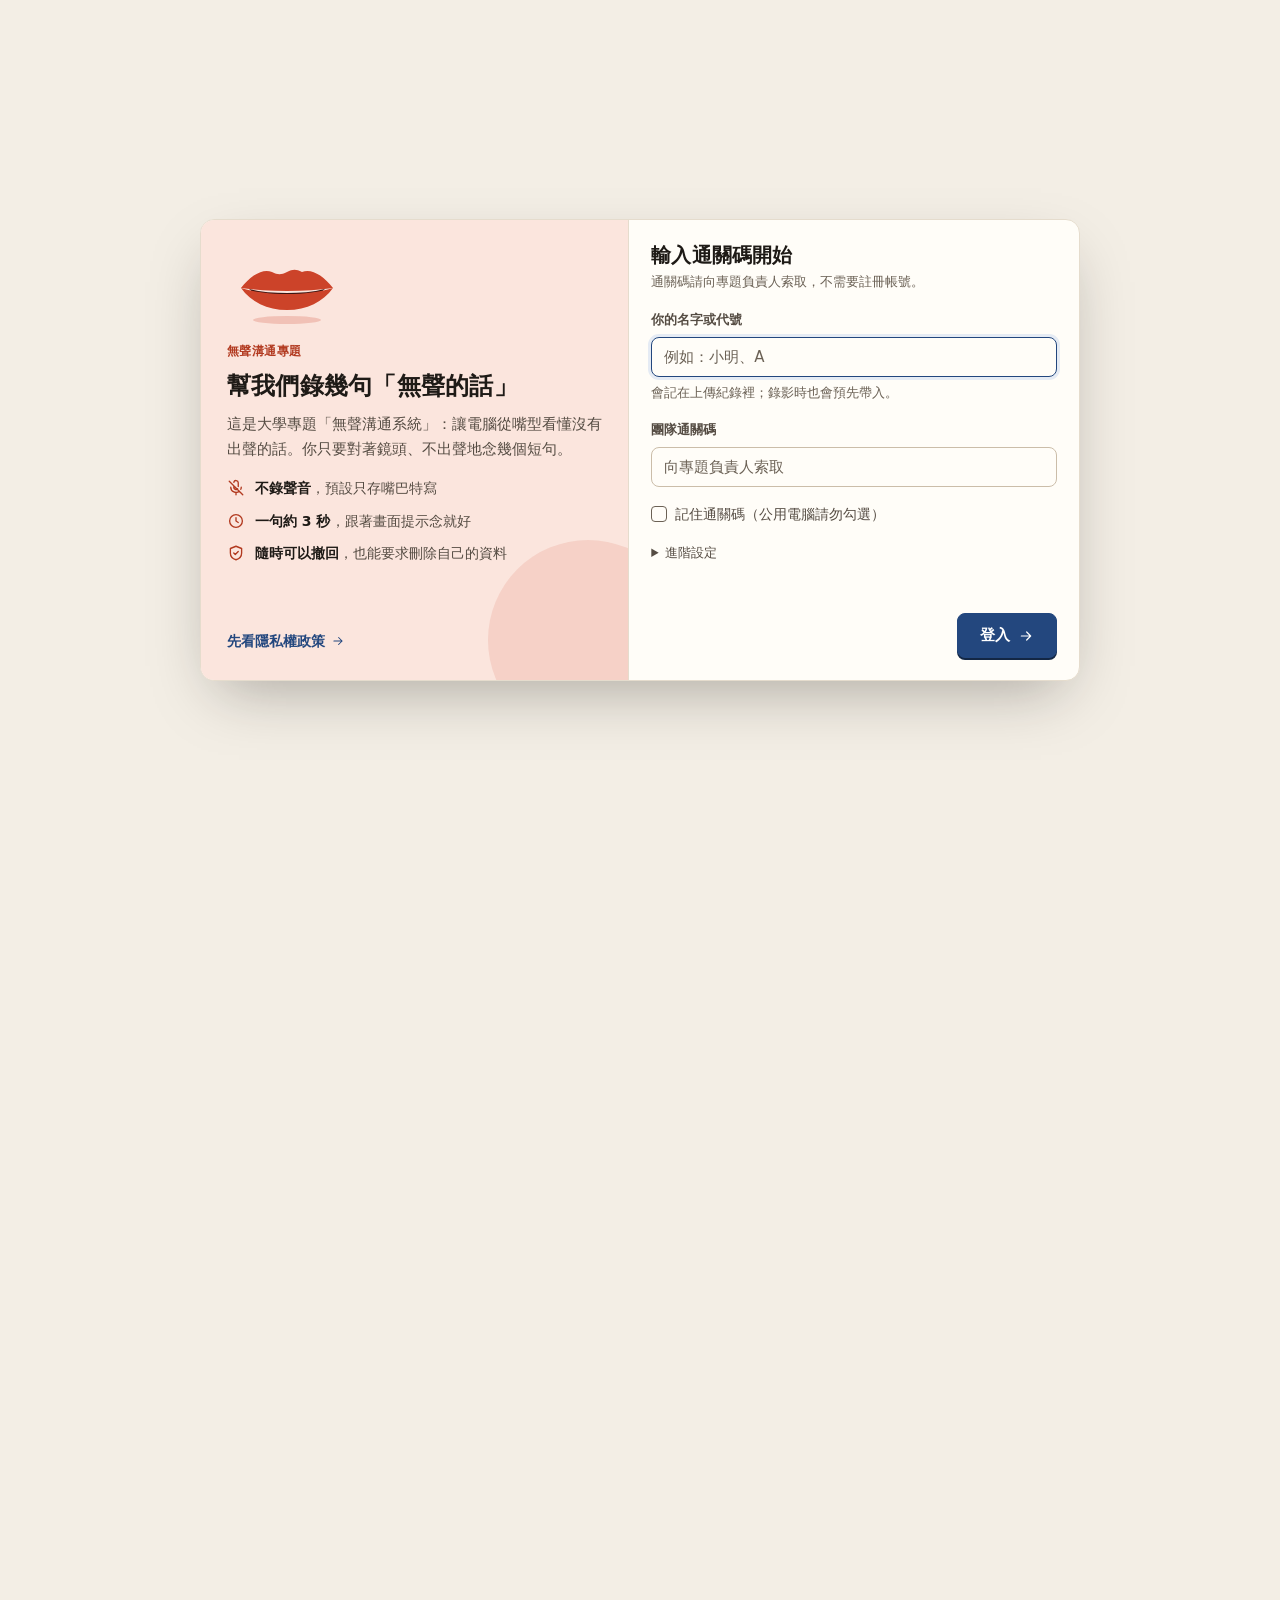
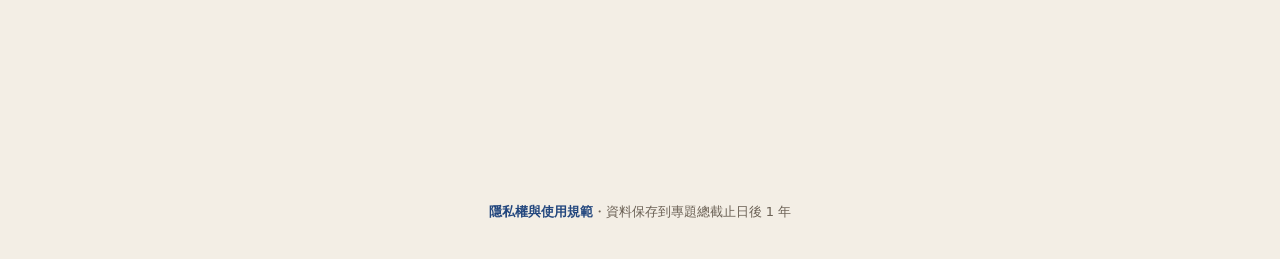
==== commit f61aa78a: "拿掉描述使用對象的字句；開發者入口改為 ?dev 才顯示 - 「給失聲者用的」「說不出聲音的人」「失聲病人」等字句改掉（登入框、隱私權頁、README、HANDOFF、phrases.js 註解）；p" ====
--- a/architecture.html
+++ b/architecture.html
@@ -177,7 +177,7 @@
     {
       id: "data", title: "資料儲存", sub: "影片與數據分開放", color: 4,
       children: [
-        { id: "repo", title: "GitHub 私有 repo", sub: "lipread-ssi-data",
+        { id: "repo", title: "GitHub 私有 repo", sub: "只有協作者讀得到",
           what: "存口型數據（data/samples/）、手寫日誌（data/journal/）、日程（data/schedule.json）。",
           how: "每段影片一個 JSON：每格 20 維特徵＋嘴唇輪廓座標，沒有影像。每次新增、刪除都是一個 commit，誰改了什麼都看得到，也能從歷史還原。",
           why: "免費、有完整版本紀錄；資料是純文字，方便之後改用深度學習時直接拿來用。",
@@ -201,7 +201,7 @@
           why: "免費、免架設；私有 repo 要用 Pages 需要 GitHub Pro，所以程式 repo 設為公開、資料另放私有 repo。",
           links: [["GitHub Pages", "https://pages.github.com/"]] },
         { id: "split", title: "程式公開、資料私有", sub: "兩個 repo 分工",
-          what: "lipread-ssi（公開）只放網頁程式；lipread-ssi-data（私有）放所有資料。",
+          what: "公開 repo 只放網頁程式；另一個私有 repo 放所有資料。",
           how: "公開 repo 推送前都會掃描，確認沒有 token、密碼或資料夾 ID。所有密碼都在 Apps Script 的指令碼屬性。" },
         { id: "privacy", title: "個資保護", sub: "人臉影片的處理原則",
           what: "影片含人臉，屬於可識別個人的資料。",
@@ -230,7 +230,7 @@
     ["前端", "HTML／CSS／JavaScript", "無框架", "所有頁面、圖表、動畫", "*.html、assets/"],
     ["網站託管", "GitHub Pages", "—", "公開網址、HTTPS", "—"],
     ["後端", "Google Apps Script", "V8 執行環境", "存影片、代寫 GitHub、驗證身分", "apps-script/Code.gs"],
-    ["資料庫", "GitHub 私有 repo＋REST API", "API 2022-11-28", "口型數據、日誌、日程", "lipread-ssi-data"],
+    ["資料庫", "GitHub 私有 repo＋REST API", "API 2022-11-28", "口型數據、日誌、日程", "私有資料 repo"],
     ["影片儲存", "Google 雲端硬碟", "—", "原始影片，依內容分資料夾", "—"],
   ];
 
--- a/assets/style.css
+++ b/assets/style.css
@@ -189,6 +189,25 @@
 .help { font-size: 13px; color: var(--muted); margin-top: 6px; }
 .check { display: flex; gap: 8px; align-items: center; font-size: 14px; color: var(--ink-2); cursor: pointer; }
 .check input { width: 16px; height: 16px; accent-color: var(--accent); }
+/* 自己畫勾選框：原生的在深色模式下沒勾時是實心深色方塊，看起來像已經勾了。
+   :where() 不加權重，各處原本設的大小照舊；勾選時的底色可用 --cb／--cb-ink 改 */
+:where(input[type=checkbox]:not([role=switch])) {
+  appearance: none; -webkit-appearance: none; margin: 0; flex: none;
+  width: 16px; height: 16px; position: relative; vertical-align: middle;
+  border: 1.5px solid var(--muted); border-radius: 4px; background: var(--surface);
+  cursor: pointer; transition: background-color .12s, border-color .12s;
+}
+:where(input[type=checkbox]:not([role=switch]))::before {
+  content: ""; position: absolute; inset: 16%; background: var(--cb-ink, var(--accent-ink));
+  clip-path: polygon(14% 44%, 0 65%, 50% 100%, 100% 16%, 80% 0, 43% 62%);
+  transform: scale(0); transition: transform .12s var(--ease);
+}
+:where(input[type=checkbox]:not([role=switch])):is(:checked, :indeterminate) { background: var(--cb, var(--accent)); border-color: var(--cb, var(--accent)); }
+:where(input[type=checkbox]:not([role=switch])):checked::before { transform: scale(1); }
+:where(input[type=checkbox]:not([role=switch])):indeterminate::before { clip-path: inset(40% 10%); transform: scale(1); }
+:where(input[type=checkbox]:not([role=switch])):hover:not(:checked):not(:disabled) { border-color: var(--ink-2); }
+:where(input[type=checkbox]:not([role=switch])):focus-visible { outline: 2px solid var(--accent); outline-offset: 2px; }
+:where(input[type=checkbox]:not([role=switch])):disabled { opacity: .5; cursor: not-allowed; }
 
 /* ───────── 按鈕 ───────── */
 .btn {
@@ -426,6 +445,8 @@
 .admin-box { margin-top: 4px; }
 .admin-box > summary { cursor: pointer; font-size: 13px; color: var(--ink-2); padding: 4px 0; }
 .admin-box[open] > summary { margin-bottom: 10px; }
+.adv-tag { display: inline-block; margin-left: 8px; padding: 1px 8px; border-radius: 999px; background: var(--accent-soft); color: var(--accent); font-size: 12px; font-weight: 600; vertical-align: 1px; }
+.admin-field { padding-bottom: 12px; margin-bottom: 12px; border-bottom: 1px solid var(--line); }
 .dialog .seg { display: flex; }
 .dialog .seg button { flex: 1; }
 .dialog.video-dlg video { width: 100%; display: block; background: #000; border-radius: 10px; max-height: 70vh; }
@@ -561,7 +582,7 @@
 .tasks { list-style: none; margin: 0; padding: 0; display: grid; gap: 8px; }
 .task { display: flex; align-items: flex-start; gap: 12px; padding: 12px; border: 1px solid var(--line); border-radius: var(--radius-sm); background: var(--surface); transition: background .15s; }
 .task:hover { background: var(--surface-2); }
-.task input[type=checkbox] { width: 20px; height: 20px; margin-top: 1px; accent-color: var(--good); flex: none; cursor: pointer; }
+.task input[type=checkbox] { width: 20px; height: 20px; margin-top: 1px; accent-color: var(--good); --cb: var(--good); --cb-ink: var(--surface); flex: none; cursor: pointer; }
 .task-body { flex: 1; min-width: 0; }
 .task-title { font-weight: 600; word-break: break-word; }
 .task.done .task-title { text-decoration: line-through; color: var(--muted); font-weight: 500; }
@@ -1164,7 +1185,7 @@
 .pg-record .chip small { color: var(--ink-2); }
 .pg-record .qitem { border-radius: 8px; }
 .pg-record .qitem.sel { background: var(--surface); border-color: var(--ink); box-shadow: inset 0 0 0 1px var(--ink); }
-.pg-record .q-head input[type=checkbox] { accent-color: var(--ink); }
+.pg-record .q-head input[type=checkbox] { accent-color: var(--ink); --cb: var(--ink); --cb-ink: var(--page); }
 /* 辨識結果：跟鏡頭下的字幕條一樣，用楷體大字 */
 .pg-record .recog-result { border-top: 0; padding-top: 0; }
 .pg-record .recog-top { align-items: stretch; }
